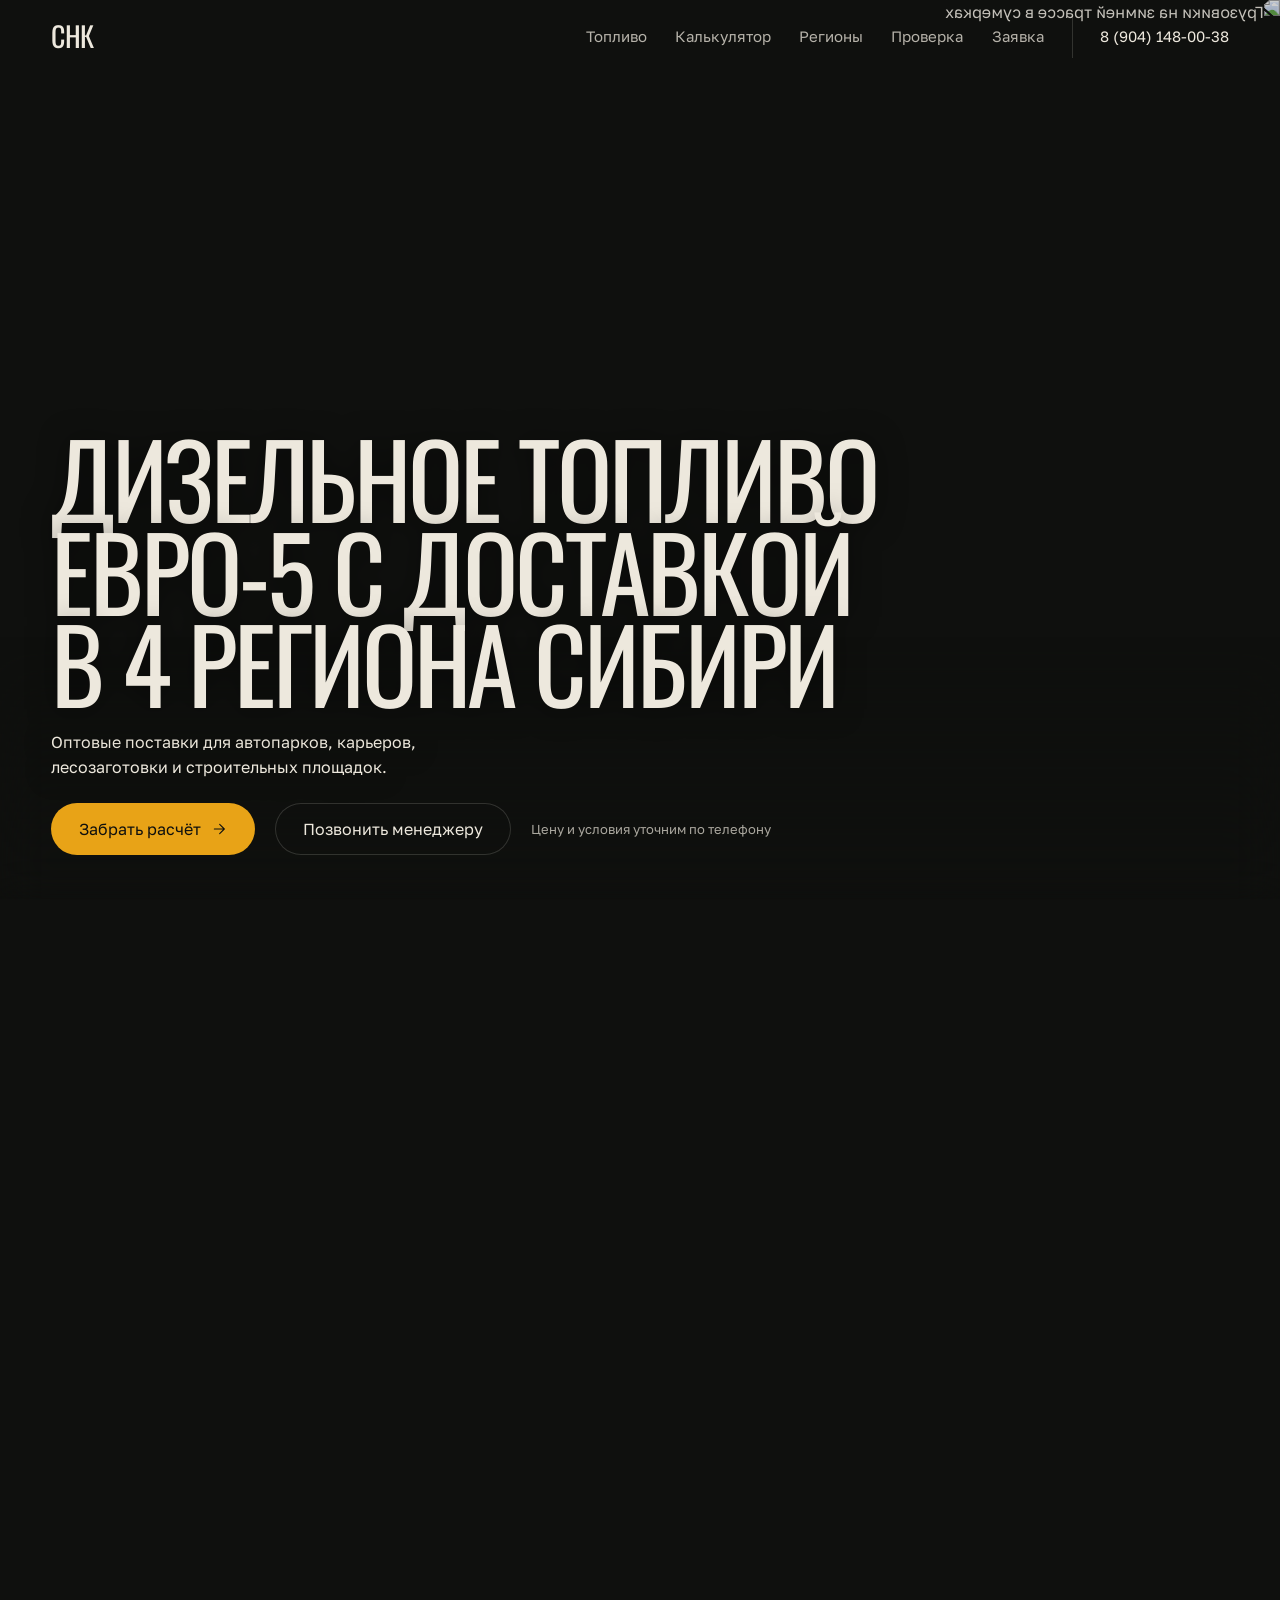
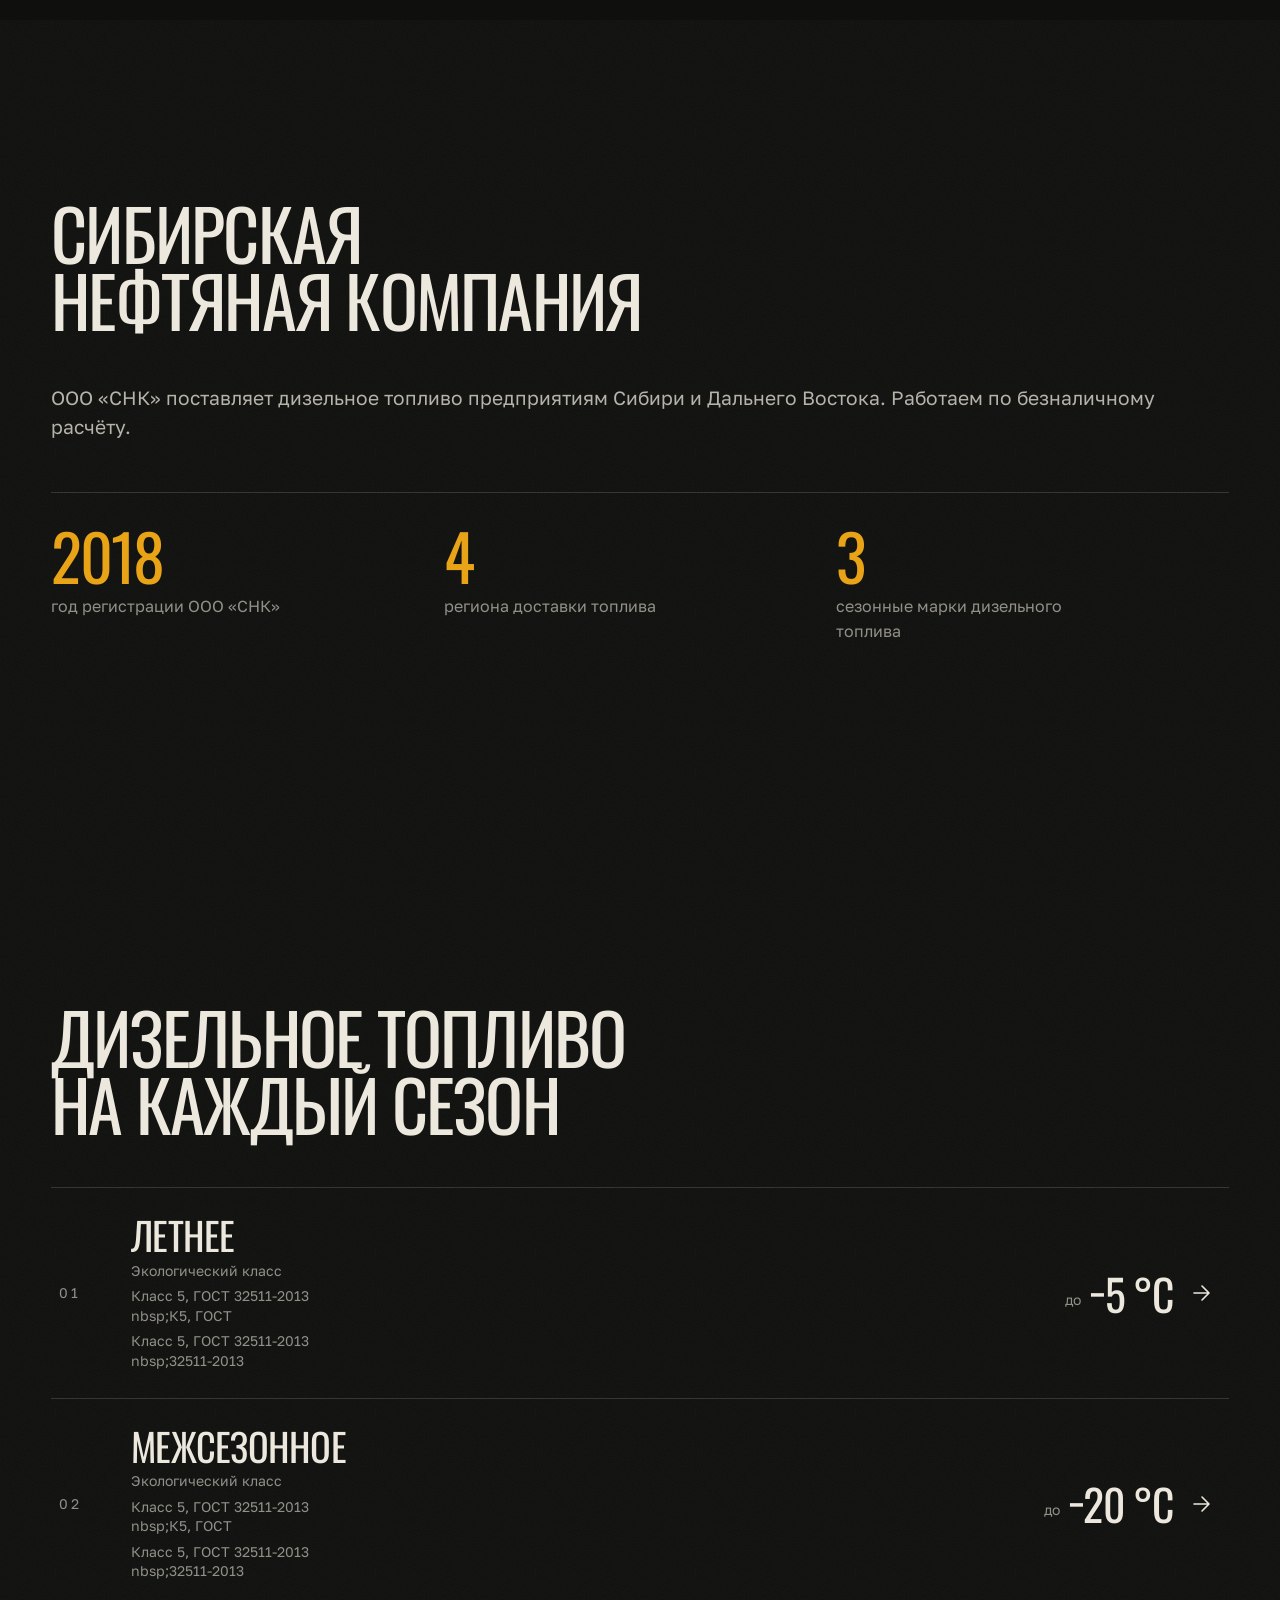
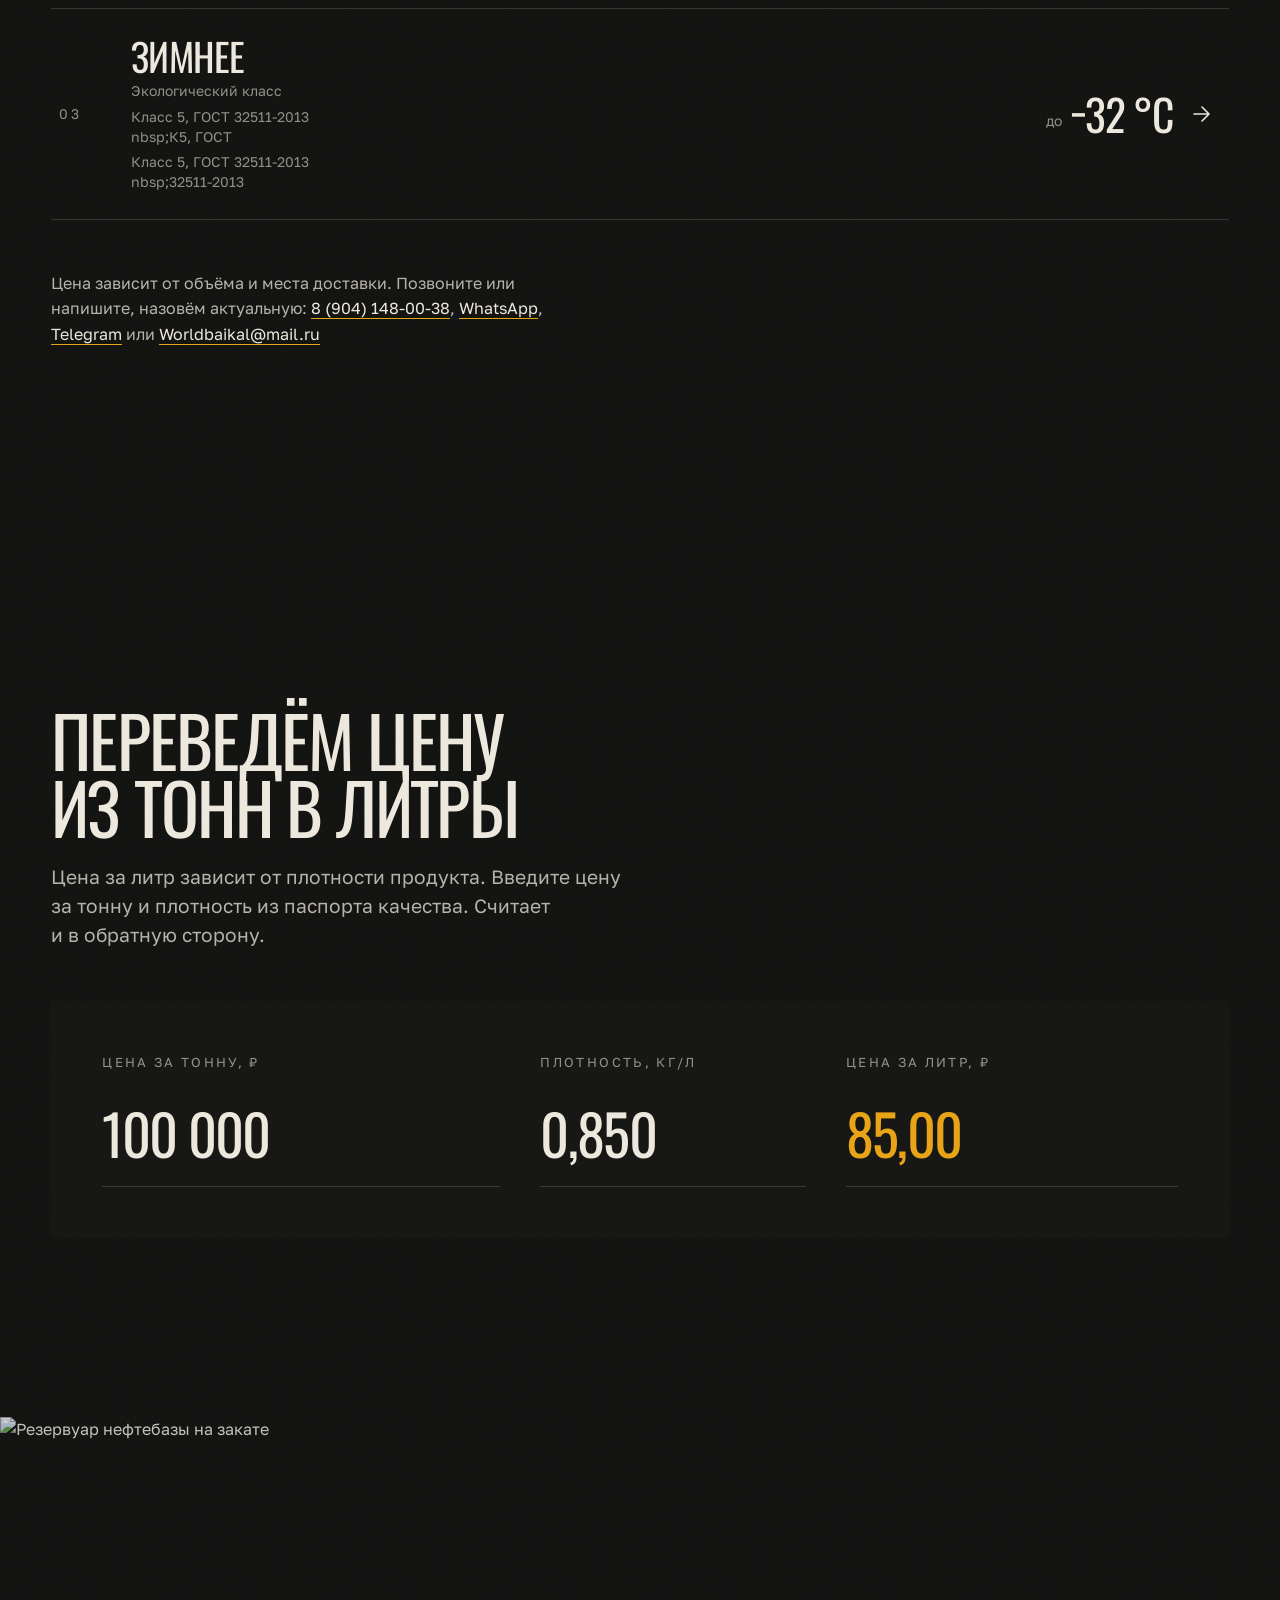
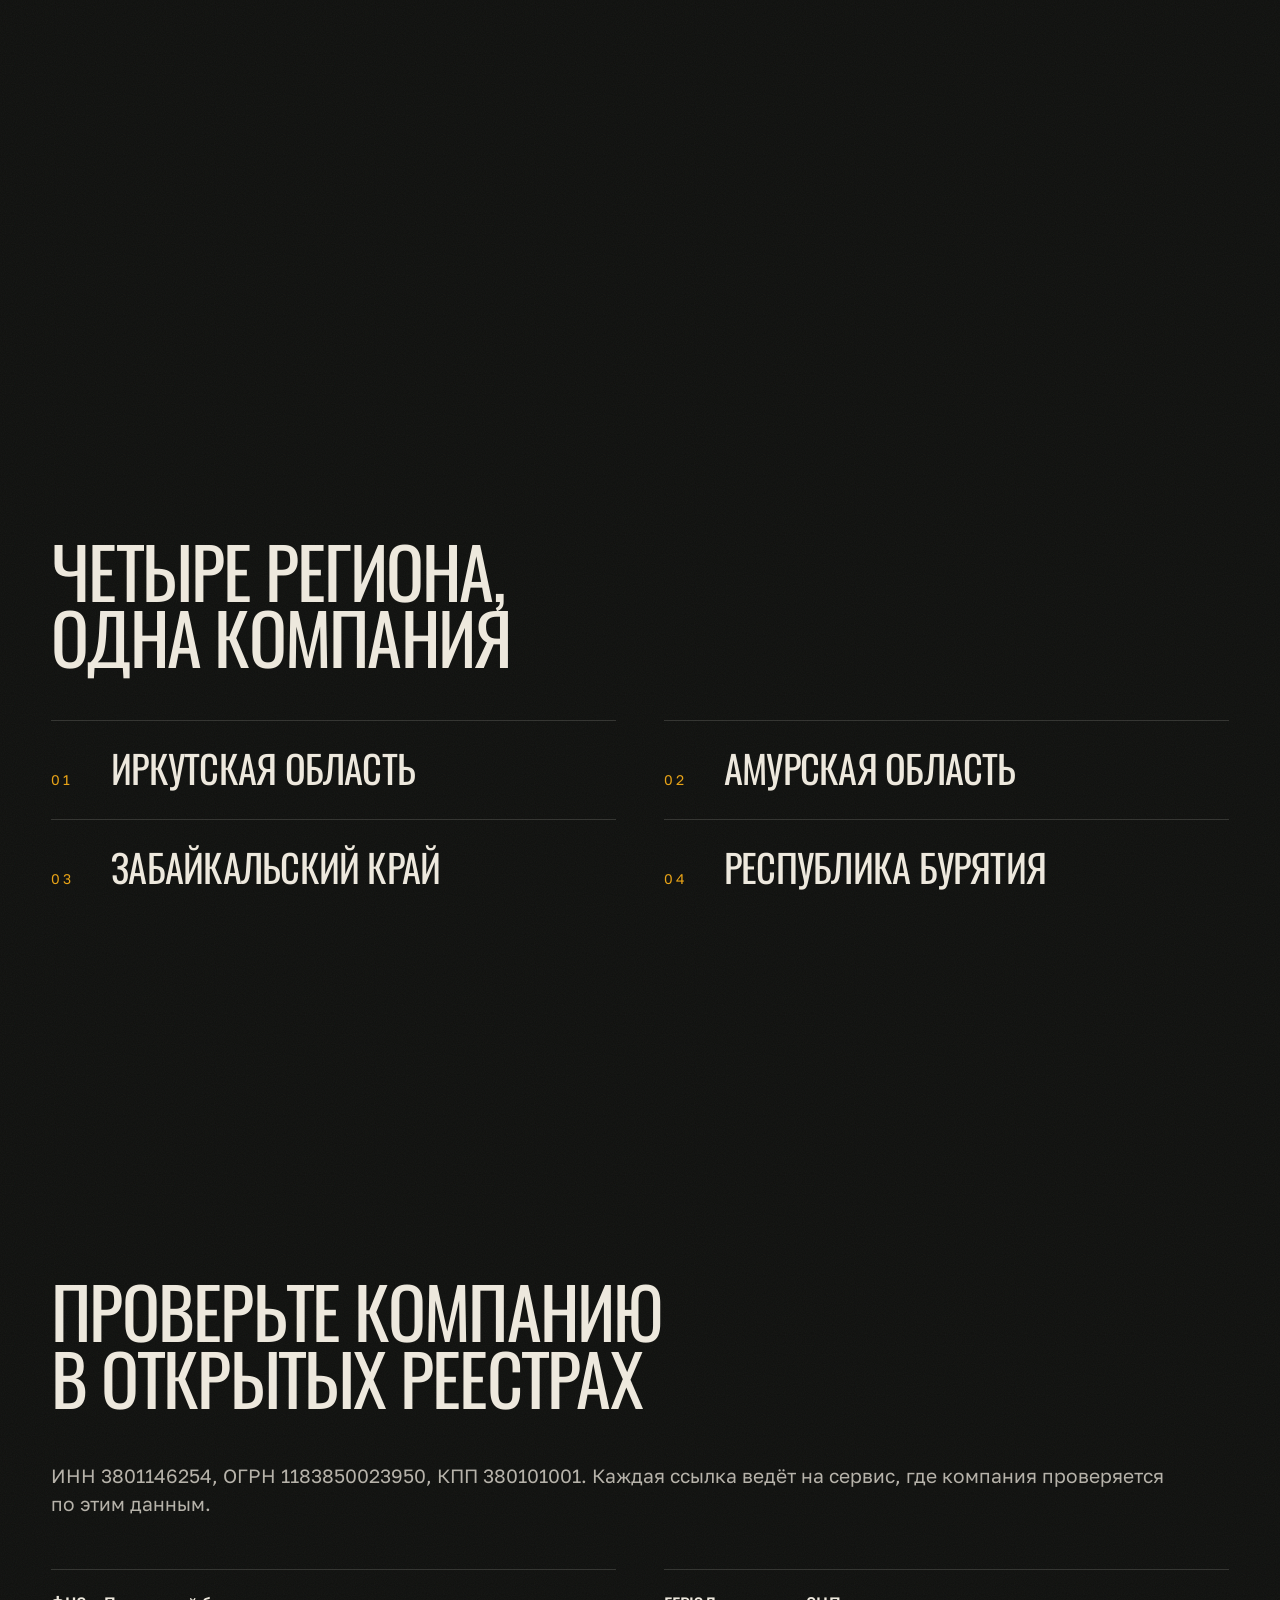
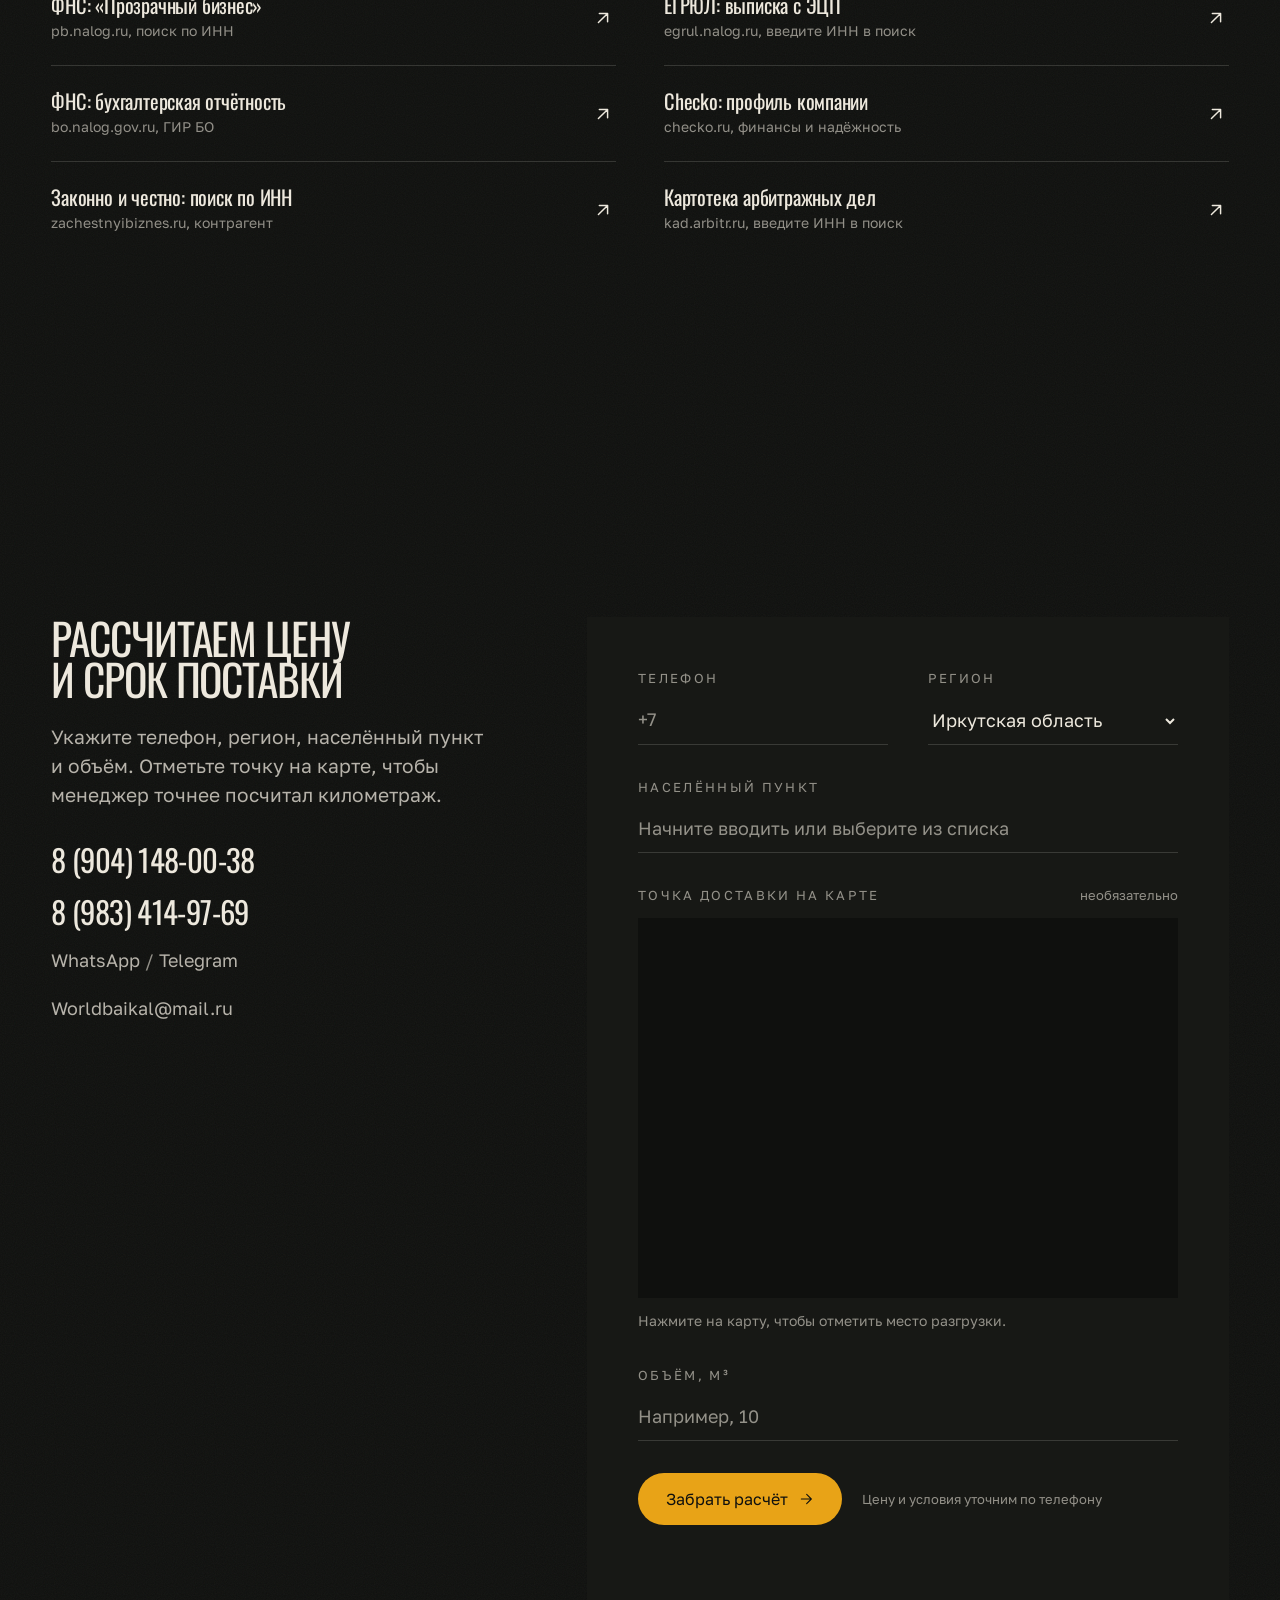
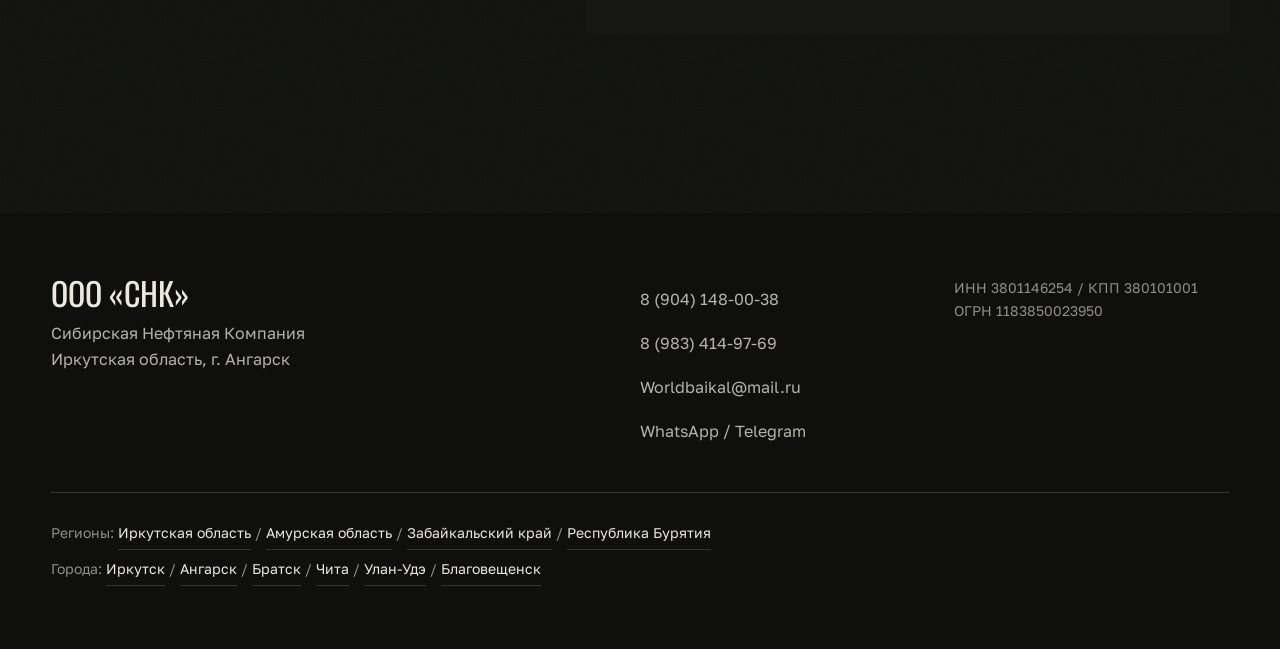
==== mockups/a-mazut/index.html @ 9d9e2ec9 "Страницы регионов и городов, убрана формула из калькулятора" ====
<!doctype html>
<html lang="ru">
<head>
  <meta charset="UTF-8">
  <meta name="viewport" content="width=device-width, initial-scale=1.0">
  <title>Дизельное топливо оптом с доставкой в Иркутской, Амурской областях, Забайкалье и Бурятии | ООО «СНК»</title>
  <meta name="description" content="Оптовые поставки дизельного топлива Евро-5 в Иркутской, Амурской областях, Забайкальском крае и Бурятии. Цену и условия уточняйте по телефону.">
  <link rel="preconnect" href="https://fonts.googleapis.com">
  <link rel="preconnect" href="https://fonts.gstatic.com" crossorigin>
  <link href="https://fonts.googleapis.com/css2?family=Oswald:wght@400&family=Golos+Text:wght@400&display=swap" rel="stylesheet">
  <link rel="stylesheet" href="https://unpkg.com/leaflet@1.9.4/dist/leaflet.css">
  <link rel="stylesheet" href="styles.css">
</head>
<body>

<header class="top" id="top">
  <a class="logo rise" style="--d:300ms" href="#hero" aria-label="ООО «СНК», в начало страницы">СНК</a>
  <nav class="nav rise" style="--d:420ms" aria-label="Основная навигация">
    <a href="#fuel">Топливо</a>
    <a href="#calc">Калькулятор</a>
    <a href="#regions">Регионы</a>
    <a href="#verify">Проверка</a>
    <a href="#order">Заявка</a>
    <a class="nav__tel" href="tel:89041480038">8 (904) 148-00-38</a>
  </nav>
</header>

<main>
  <!-- HERO: схема A, фото 100vw x 100svh, текст внизу слева, блок 180vh с закреплённым фото -->
  <section class="hero" id="hero">
    <div class="hero__media">
      <img src="https://images.unsplash.com/photo-1578857371787-189d8b9eda84?w=1600&q=75&auto=format&fit=crop"
           srcset="https://images.unsplash.com/photo-1578857371787-189d8b9eda84?w=900&q=70&auto=format&fit=crop 900w,
                   https://images.unsplash.com/photo-1578857371787-189d8b9eda84?w=1600&q=75&auto=format&fit=crop 1600w,
                   https://images.unsplash.com/photo-1578857371787-189d8b9eda84?w=2400&q=75&auto=format&fit=crop 2400w"
           sizes="100vw" alt="Грузовики на зимней трассе в сумерках" width="2400" height="1600">
      <div class="hero__veil"></div>
    </div>
    <div class="hero__content">
      <h1 class="rise" style="--d:900ms">Дизельное топливо<br>Евро&#8209;5 с&nbsp;доставкой<br>в&nbsp;4 региона Сибири</h1>
      <p class="hero__sub rise" style="--d:1040ms">Оптовые поставки для автопарков, карьеров, лесозаготовки и&nbsp;строительных площадок.</p>
      <div class="hero__cta rise" style="--d:1200ms">
        <a class="btn btn--solid" href="#order"><span class="btn__fill"></span><span class="btn__label">Забрать расчёт<svg viewBox="0 0 24 24" aria-hidden="true"><path d="M5 12h14M13 5l7 7-7 7"/></svg></span></a>
        <a class="btn btn--line" href="tel:89041480038"><span class="btn__fill"></span><span class="btn__label">Позвонить менеджеру</span></a>
        <span class="note">Цену и&nbsp;условия уточним по&nbsp;телефону</span>
      </div>
    </div>
  </section>

  <div class="flow">

    <section class="sec about" id="about">
      <h2 class="rise">Сибирская<br>Нефтяная Компания</h2>
      <p class="lead rise" style="--d:100ms">ООО&nbsp;«СНК» поставляет дизельное топливо предприятиям Сибири и&nbsp;Дальнего Востока. Работаем по&nbsp;безналичному расчёту.</p>
      <dl class="facts">
        <div class="rise"><dt>2018</dt><dd>год регистрации ООО&nbsp;«СНК»</dd></div>
        <div class="rise" style="--d:100ms"><dt>4</dt><dd>региона доставки топлива</dd></div>
        <div class="rise" style="--d:200ms"><dt>3</dt><dd>сезонные марки дизельного топлива</dd></div>
      </dl>
    </section>

    <section class="sec fuel" id="fuel">
      <h2 class="rise">Дизельное топливо<br>на каждый сезон</h2>
      <ul class="rows">
        <li class="row rise">
          <a href="#order">
            <span class="row__n">01</span>
            <span class="row__name">Летнее<small>Экологический класс<small>Класс&nbsp;5, ГОСТ&nbsp;32511-2013</small>nbsp;К5, ГОСТ<small>Класс&nbsp;5, ГОСТ&nbsp;32511-2013</small>nbsp;32511-2013</small></span>
            <span class="row__t"><small>до</small>−5&nbsp;°C</span>
            <svg class="row__a" viewBox="0 0 24 24" aria-hidden="true"><path d="M5 12h14M13 5l7 7-7 7"/></svg>
          </a>
        </li>
        <li class="row rise" style="--d:100ms">
          <a href="#order">
            <span class="row__n">02</span>
            <span class="row__name">Межсезонное<small>Экологический класс<small>Класс&nbsp;5, ГОСТ&nbsp;32511-2013</small>nbsp;К5, ГОСТ<small>Класс&nbsp;5, ГОСТ&nbsp;32511-2013</small>nbsp;32511-2013</small></span>
            <span class="row__t"><small>до</small>−20&nbsp;°C</span>
            <svg class="row__a" viewBox="0 0 24 24" aria-hidden="true"><path d="M5 12h14M13 5l7 7-7 7"/></svg>
          </a>
        </li>
        <li class="row rise" style="--d:200ms">
          <a href="#order">
            <span class="row__n">03</span>
            <span class="row__name">Зимнее<small>Экологический класс<small>Класс&nbsp;5, ГОСТ&nbsp;32511-2013</small>nbsp;К5, ГОСТ<small>Класс&nbsp;5, ГОСТ&nbsp;32511-2013</small>nbsp;32511-2013</small></span>
            <span class="row__t"><small>до</small>−32&nbsp;°C</span>
            <svg class="row__a" viewBox="0 0 24 24" aria-hidden="true"><path d="M5 12h14M13 5l7 7-7 7"/></svg>
          </a>
        </li>
      </ul>
      <p class="ask rise">Цена зависит от&nbsp;объёма и&nbsp;места доставки. Позвоните или напишите, назовём актуальную:
        <a href="tel:89041480038">8 (904) 148-00-38</a>, <a href="https://wa.me/79041480038" target="_blank" rel="noopener">WhatsApp</a>, <a href="https://t.me/+79041480038" target="_blank" rel="noopener">Telegram</a> или <a href="mailto:Worldbaikal@mail.ru">Worldbaikal@mail.ru</a></p>
    </section>

    <section class="sec calc" id="calc">
      <div class="calc__head">
        <h2 class="rise">Переведём цену<br>из&nbsp;тонн в&nbsp;литры</h2>
        <p class="lead rise" style="--d:100ms">Цена за&nbsp;литр зависит от&nbsp;плотности продукта. Введите цену за&nbsp;тонну и&nbsp;плотность из&nbsp;паспорта качества. Считает и&nbsp;в&nbsp;обратную сторону.</p>
      </div>
      <form class="conv rise" style="--d:150ms" id="conv" autocomplete="off" onsubmit="return false">
        <label>Цена за&nbsp;тонну, ₽<input id="cTon" type="text" inputmode="decimal" value="100 000"></label>
        <label>Плотность, кг/л<input id="cDen" type="text" inputmode="decimal" value="0,850"></label>
        <label>Цена за&nbsp;литр, ₽<input id="cLit" type="text" inputmode="decimal" value="85,00"></label>
      </form>
    </section>

    <!-- Полноэкранная фото-полоса, IMG-04 -->
    <figure class="band">
      <img src="https://images.unsplash.com/photo-1603124149786-4dfbb6f774d2?w=2000&q=75&auto=format&fit=crop"
           srcset="https://images.unsplash.com/photo-1603124149786-4dfbb6f774d2?w=900&q=70&auto=format&fit=crop 900w,
                   https://images.unsplash.com/photo-1603124149786-4dfbb6f774d2?w=2000&q=75&auto=format&fit=crop 2000w"
           sizes="100vw" alt="Резервуар нефтебазы на закате" width="2000" height="1333" loading="lazy">
    </figure>

    <section class="sec regions" id="regions">
      <h2 class="rise">Четыре региона,<br>одна компания</h2>
      <ol class="reg">
        <li class="rise"><span class="reg__n">01</span><h3><a href="irkutskaya-oblast/">Иркутская область</a></h3></li>
        <li class="rise" style="--d:100ms"><span class="reg__n">02</span><h3><a href="amurskaya-oblast/">Амурская область</a></h3></li>
        <li class="rise" style="--d:200ms"><span class="reg__n">03</span><h3><a href="zabaykalskiy-kray/">Забайкальский край</a></h3></li>
        <li class="rise" style="--d:300ms"><span class="reg__n">04</span><h3><a href="buryatiya/">Республика Бурятия</a></h3></li>
      </ol>
    </section>

    <section class="sec verify" id="verify">
      <h2 class="rise">Проверьте компанию<br>в&nbsp;открытых реестрах</h2>
      <p class="lead rise" style="--d:100ms">ИНН&nbsp;3801146254, ОГРН&nbsp;1183850023950, КПП&nbsp;380101001. Каждая ссылка ведёт на&nbsp;сервис, где компания проверяется по&nbsp;этим данным.</p>
      <ul class="links">
        <li class="rise"><a href="https://pb.nalog.ru/search.html?mode=quick&amp;query=3801146254" target="_blank" rel="noopener noreferrer"><span>ФНС: «Прозрачный бизнес»</span><small>pb.nalog.ru, поиск по&nbsp;ИНН</small><svg viewBox="0 0 24 24" aria-hidden="true"><path d="M7 17 17 7M8 7h9v9"/></svg></a></li>
        <li class="rise" style="--d:50ms"><a href="https://egrul.nalog.ru/index.html" target="_blank" rel="noopener noreferrer"><span>ЕГРЮЛ: выписка с&nbsp;ЭЦП</span><small>egrul.nalog.ru, введите ИНН в&nbsp;поиск</small><svg viewBox="0 0 24 24" aria-hidden="true"><path d="M7 17 17 7M8 7h9v9"/></svg></a></li>
        <li class="rise" style="--d:100ms"><a href="https://bo.nalog.gov.ru/search?query=3801146254" target="_blank" rel="noopener noreferrer"><span>ФНС: бухгалтерская отчётность</span><small>bo.nalog.gov.ru, ГИР БО</small><svg viewBox="0 0 24 24" aria-hidden="true"><path d="M7 17 17 7M8 7h9v9"/></svg></a></li>
        <li class="rise" style="--d:150ms"><a href="https://checko.ru/company/snk-1183850023950" target="_blank" rel="noopener noreferrer"><span>Checko: профиль компании</span><small>checko.ru, финансы и&nbsp;надёжность</small><svg viewBox="0 0 24 24" aria-hidden="true"><path d="M7 17 17 7M8 7h9v9"/></svg></a></li>
        <li class="rise" style="--d:200ms"><a href="https://zachestnyibiznes.ru/search?query=3801146254" target="_blank" rel="noopener noreferrer"><span>Законно и&nbsp;честно: поиск по&nbsp;ИНН</span><small>zachestnyibiznes.ru, контрагент</small><svg viewBox="0 0 24 24" aria-hidden="true"><path d="M7 17 17 7M8 7h9v9"/></svg></a></li>
        <li class="rise" style="--d:250ms"><a href="https://kad.arbitr.ru/" target="_blank" rel="noopener noreferrer"><span>Картотека арбитражных дел</span><small>kad.arbitr.ru, введите ИНН в&nbsp;поиск</small><svg viewBox="0 0 24 24" aria-hidden="true"><path d="M7 17 17 7M8 7h9v9"/></svg></a></li>
      </ul>
    </section>

    <section class="sec order" id="order">
      <div class="order__side">
        <h2 class="rise">Рассчитаем цену<br>и&nbsp;срок поставки</h2>
        <p class="lead rise" style="--d:100ms">Укажите телефон, регион, населённый пункт и&nbsp;объём. Отметьте точку на&nbsp;карте, чтобы менеджер точнее посчитал километраж.</p>
        <p class="contacts rise" style="--d:200ms">
          <a href="tel:89041480038">8 (904) 148-00-38</a>
          <a href="tel:89834149769">8 (983) 414-97-69</a>
          <span class="contacts__msg"><a href="https://wa.me/79041480038" target="_blank" rel="noopener">WhatsApp</a> / <a href="https://t.me/+79041480038" target="_blank" rel="noopener">Telegram</a></span>
          <a class="contacts__mail" href="mailto:Worldbaikal@mail.ru">Worldbaikal@mail.ru</a>
        </p>
      </div>

      <form class="form rise" style="--d:100ms" id="orderForm" novalidate>
        <label>Телефон<input name="phone" type="tel" autocomplete="tel" placeholder="+7" required></label>
        <label>Регион
          <select name="region" id="region">
            <option value="irkutsk">Иркутская область</option>
            <option value="amur">Амурская область</option>
            <option value="zabaykalsky">Забайкальский край</option>
            <option value="buryatia">Республика Бурятия</option>
          </select>
        </label>
        <label class="wide">Населённый пункт<input name="place" id="place" type="text" list="places" placeholder="Начните вводить или выберите из&nbsp;списка"></label>
        <datalist id="places"></datalist>

        <div class="wide mapbox">
          <span class="mapbox__label">Точка доставки на&nbsp;карте<em>необязательно</em></span>
          <div id="map" class="map" role="application" aria-label="Карта: нажмите, чтобы отметить место доставки"></div>
          <p class="mapbox__info" id="mapInfo">Нажмите на&nbsp;карту, чтобы отметить место разгрузки.</p>
          <input type="hidden" name="coords" id="coords">
        </div>

        <label class="hp" aria-hidden="true">Компания<input name="company" type="text" tabindex="-1" autocomplete="off"></label>
        <label class="wide">Объём, м³<input name="volume" type="text" inputmode="decimal" placeholder="Например, 10"></label>
        <div class="form__cta wide">
          <button class="btn btn--solid" type="submit"><span class="btn__fill"></span><span class="btn__label">Забрать расчёт<svg viewBox="0 0 24 24" aria-hidden="true"><path d="M5 12h14M13 5l7 7-7 7"/></svg></span></button>
          <span class="note">Цену и&nbsp;условия уточним по&nbsp;телефону</span>
        </div>
        <p class="status wide" id="formStatus" role="status" aria-live="polite"></p>
      </form>
    </section>

  </div>
</main>

<footer class="foot">
  <div>
    <p class="foot__brand">ООО&nbsp;«СНК»</p>
    <p>Сибирская Нефтяная Компания<br>Иркутская область, г.&nbsp;Ангарск</p>
  </div>
  <div>
    <p><a href="tel:89041480038">8 (904) 148-00-38</a></p>
    <p><a href="tel:89834149769">8 (983) 414-97-69</a></p>
    <p><a href="mailto:Worldbaikal@mail.ru">Worldbaikal@mail.ru</a></p>
    <p><a href="https://wa.me/79041480038" target="_blank" rel="noopener">WhatsApp</a> / <a href="https://t.me/+79041480038" target="_blank" rel="noopener">Telegram</a></p>
  </div>
  <div class="foot__req">
    <p>ИНН&nbsp;3801146254 / КПП&nbsp;380101001</p>
    <p>ОГРН&nbsp;1183850023950</p>
  </div>
  <div class="foot__geo">
    <p>Регионы: <a href="irkutskaya-oblast/">Иркутская область</a> / <a href="amurskaya-oblast/">Амурская область</a> / <a href="zabaykalskiy-kray/">Забайкальский край</a> / <a href="buryatiya/">Республика Бурятия</a></p>
    <p>Города: <a href="irkutsk/">Иркутск</a> / <a href="angarsk/">Ангарск</a> / <a href="bratsk/">Братск</a> / <a href="chita/">Чита</a> / <a href="ulan-ude/">Улан-Удэ</a> / <a href="blagoveshchensk/">Благовещенск</a></p>
  </div>
</footer>

<!-- Панель связи на телефоне -->
<div class="callbar" aria-label="Быстрая связь">
  <a class="btn btn--solid" href="tel:89041480038"><span class="btn__fill"></span><span class="btn__label">Позвонить</span></a>
  <a class="btn btn--line" href="https://wa.me/79041480038" target="_blank" rel="noopener"><span class="btn__fill"></span><span class="btn__label">WhatsApp</span></a>
</div>

<script src="https://unpkg.com/leaflet@1.9.4/dist/leaflet.js"></script>
<script src="script.js"></script>
</body>
</html>
---- mockups/a-mazut/styles.css ----
/* ТОКЕНЫ (AI-RULES §0)
   Шрифты:   Oswald 400 (display) + Golos Text 400 (body), два начертания
   Цвета:    фон #0F100E, текст #EDE8DD, акцент янтарь #E8A317
   Easing:   cubic-bezier(.22, 1, .36, 1)
   Радиус:   999px (кнопки) или 0
   Шаг:      --pad боковой отступ, секции 96–200px
   Фирменное взаимодействие: закреплённое фото героя
*/
:root {
  --bg: #0F100E;
  --surface: #171815;
  --ink: #EDE8DD;
  --ink-2: rgb(237 232 221 / .75);
  --ink-3: rgb(237 232 221 / .58);
  --line: rgb(237 232 221 / .16);
  --accent: #E8A317;
  --ease: cubic-bezier(.22, 1, .36, 1);
  --pad: clamp(20px, 4vw, 64px);
  --display: 'Oswald', 'Arial Narrow', sans-serif;
  --body: 'Golos Text', system-ui, sans-serif;
}

*, *::before, *::after { box-sizing: border-box; margin: 0; }
html { scroll-behavior: smooth; scroll-padding-top: 72px; }
body {
  background: var(--bg); color: var(--ink);
  font: 400 clamp(16px, 1.1vw, 18px)/1.6 var(--body);
  -webkit-font-smoothing: antialiased;
}
a { color: inherit; text-decoration: none; }
ul, ol { list-style: none; padding: 0; }
svg { width: 1em; height: 1em; fill: none; stroke: currentColor; stroke-width: 1.6; stroke-linecap: round; stroke-linejoin: round; flex: none; }
:focus-visible { outline: 2px solid var(--accent); outline-offset: 3px; }

h1, h2, h3 { font-family: var(--display); font-weight: 400; text-wrap: balance; hyphens: none; }
h1 { font-size: clamp(2.6rem, 8vw, 9rem); line-height: .9; letter-spacing: -.03em; text-transform: uppercase; }
@media (max-width: 480px) { h1 { font-size: 9.4vw; } }
h2 { font-size: clamp(2rem, 5.5vw, 5rem); line-height: .95; letter-spacing: -.025em; text-transform: uppercase; }
h3 { font-size: clamp(1.6rem, 3vw, 2.8rem); line-height: 1; letter-spacing: -.02em; text-transform: uppercase; }
p { max-width: 56ch; text-wrap: pretty; }
.lead { font-size: clamp(18px, 1.5vw, 22px); line-height: 1.5; color: var(--ink-2); max-width: 52ch; }
.note { font-size: 13px; color: var(--ink-3); white-space: nowrap; }

/* ---------- появление: stagger + blur (MOT-01/02) ---------- */
.rise { opacity: 0; transform: translateY(28px); filter: blur(14px); }
.rise.is-in {
  opacity: 1; transform: none; filter: blur(0);
  transition: opacity 900ms var(--ease) var(--d, 0ms), transform 900ms var(--ease) var(--d, 0ms), filter 900ms var(--ease) var(--d, 0ms);
}

/* ---------- шапка ---------- */
.top {
  position: fixed; inset: 0 0 auto 0; z-index: 1000; height: 72px;
  display: flex; align-items: center; justify-content: space-between;
  padding: 0 var(--pad);
  transition: background 400ms var(--ease);
}
.top.is-solid { background: rgb(15 16 14 / .8); backdrop-filter: blur(12px); -webkit-backdrop-filter: blur(12px); box-shadow: 0 1px 0 var(--line); }
.logo { font: 400 28px/1 var(--display); letter-spacing: -.02em; min-height: 44px; display: inline-flex; align-items: center; }
.nav { display: flex; align-items: center; gap: clamp(16px, 2.2vw, 36px); font-size: 15px; }
.nav a { min-height: 44px; display: inline-flex; align-items: center; color: var(--ink-2); transition: color 320ms var(--ease); white-space: nowrap; }
.nav a:hover { color: var(--accent); }
.nav .nav__tel { color: var(--ink); padding-left: clamp(16px, 2.2vw, 36px); box-shadow: inset 1px 0 0 var(--line); }
@media (max-width: 1100px) { .nav .nav__tel { display: none; } }
@media (max-width: 760px) { .nav a:not([href="#order"]) { display: none; } }

/* ---------- кнопки: только два типа (CTA-01) ---------- */
.btn {
  position: relative; overflow: hidden; isolation: isolate;
  display: inline-flex; align-items: center; justify-content: center;
  min-height: 52px; padding: 0 28px; border-radius: 999px;
  font: 400 16px/1 var(--body); white-space: nowrap; cursor: pointer; border: 0;
  transition: transform 320ms var(--ease);
}
.btn:active { transform: scale(.98); }
.btn__fill { position: absolute; inset: 0; z-index: -1; transform: scaleX(0); transform-origin: left; transition: transform 500ms var(--ease); }
.btn:hover .btn__fill { transform: scaleX(1); }
.btn__label { display: inline-flex; align-items: center; gap: 10px; transition: color 320ms var(--ease); }
.btn__label svg { transition: transform 520ms var(--ease); }
.btn:hover .btn__label svg { transform: translateX(5px); }

.btn--solid { background: var(--accent); color: #0F100E; }
.btn--solid .btn__fill { background: var(--ink); }
.btn--line { background: transparent; color: var(--ink); box-shadow: inset 0 0 0 1px var(--line); }
.btn--line .btn__fill { background: var(--ink); }
.btn--line:hover .btn__label { color: #0F100E; }
.btn[disabled] { opacity: .5; cursor: not-allowed; }

/* ---------- HERO, схема A (HERO-03 pinned) ---------- */
.hero { position: relative; height: 180vh; }
.hero__media { position: sticky; top: 0; height: 100svh; overflow: hidden; }
/* кадр отзеркален: грузовики уходят вправо, левый нижний угол остаётся тихим под текст */
.hero__media img { width: 100%; height: 100%; object-fit: cover; object-position: 30% 60%; display: block; transform: scaleX(-1); filter: saturate(.75) contrast(1.08) brightness(.8); }
.hero__veil {
  position: absolute; inset: auto 0 0 0; height: 65%;
  backdrop-filter: blur(24px); -webkit-backdrop-filter: blur(24px);
  -webkit-mask-image: linear-gradient(to top, #000 0%, transparent 45%);
  mask-image: linear-gradient(to top, #000 0%, transparent 45%);
}
.hero__content {
  position: absolute; inset: 0 0 auto 0; height: 100svh;
  display: flex; flex-direction: column; justify-content: flex-end; align-items: flex-start;
  gap: 22px; padding: 96px var(--pad) clamp(28px, 5vh, 56px);
  text-shadow: 0 1px 28px rgb(0 0 0 / .5);
}
.hero__sub { max-width: 44ch; color: var(--ink); opacity: .85; }
.hero__cta { display: flex; flex-wrap: wrap; align-items: center; gap: 12px 20px; text-shadow: none; }
.hero__cta .note { color: var(--ink); opacity: .7; }

/* ---------- секции поверх закреплённого фото ---------- */
.flow { position: relative; background: var(--bg); }
/* лёгкое зерно на тёмных секциях, 5% */
.flow::before {
  content: ""; position: absolute; inset: 0; pointer-events: none; opacity: .05; z-index: 0;
  background-image: url("data:image/svg+xml,%3Csvg xmlns='http://www.w3.org/2000/svg' width='160' height='160'%3E%3Cfilter id='n'%3E%3CfeTurbulence type='fractalNoise' baseFrequency='.9' numOctaves='2' stitchTiles='stitch'/%3E%3C/filter%3E%3Crect width='100%25' height='100%25' filter='url(%23n)'/%3E%3C/svg%3E");
}
.flow > * { position: relative; z-index: 1; }
.sec { padding: clamp(96px, 14vw, 200px) var(--pad); display: grid; gap: clamp(32px, 4vw, 64px); }
.sec > * { max-width: 1280px; }

.facts { display: grid; grid-template-columns: repeat(3, 1fr); box-shadow: 0 -1px 0 var(--line); width: 100%; max-width: 1280px; }
.facts div { padding: 32px 24px 0 0; }
.facts dt { font: 400 clamp(2.4rem, 5vw, 4.5rem)/.95 var(--display); letter-spacing: -.03em; color: var(--accent); }
.facts dd { color: var(--ink-3); margin-top: 8px; max-width: 24ch; }
@media (max-width: 680px) { .facts { grid-template-columns: 1fr; } .facts div { padding-bottom: 24px; box-shadow: 0 -1px 0 var(--line); } }

/* строки топлива: без рамок, hairline на всю ширину, справа температура */
.rows { width: 100%; max-width: 1280px; }
.row { box-shadow: 0 -1px 0 var(--line); }
.row:last-child { box-shadow: 0 -1px 0 var(--line), 0 1px 0 var(--line); }
.row a {
  position: relative; display: grid; grid-template-columns: 56px 1fr auto 32px; align-items: center; gap: 16px;
  padding: 28px 8px; min-height: 88px; isolation: isolate; overflow: hidden;
}
.row a::before { content: ""; position: absolute; inset: 0; z-index: -1; background: var(--surface); transform: scaleX(0); transform-origin: left; transition: transform 500ms var(--ease); }
.row a:hover::before, .row a:focus-visible::before { transform: scaleX(1); }
.row__n { font: 400 14px/1 var(--body); color: var(--ink-3); letter-spacing: .18em; }
.row__name { font: 400 clamp(1.6rem, 3vw, 2.8rem)/1 var(--display); letter-spacing: -.02em; text-transform: uppercase; }
.row__name small { display: block; font: 400 14px/1.4 var(--body); text-transform: none; letter-spacing: 0; color: var(--ink-3); margin-top: 6px; }
.row__t { font: 400 clamp(1.8rem, 3.4vw, 3.2rem)/1 var(--display); letter-spacing: -.03em; white-space: nowrap; transition: color 320ms var(--ease); }
.row__t small { font: 400 14px/1 var(--body); letter-spacing: 0; color: var(--ink-3); margin-right: 8px; vertical-align: middle; }
.row a:hover .row__t { color: var(--accent); }
.row__a { width: 24px; height: 24px; transition: transform 520ms var(--ease), color 320ms var(--ease); }
.row a:hover .row__a { transform: translateX(6px); color: var(--accent); }
@media (max-width: 600px) { .row a { grid-template-columns: 32px 1fr auto; } .row__a { display: none; } }

.ask { color: var(--ink-2); max-width: 62ch; }
.ask a { color: var(--ink); box-shadow: 0 1px 0 var(--accent); white-space: nowrap; transition: color 320ms var(--ease); }
.ask a:hover { color: var(--accent); }

/* калькулятор тонны / литры */
.calc__head { display: grid; gap: 24px; }
.conv { display: grid; grid-template-columns: 1.2fr .8fr 1fr; gap: 32px 40px; width: 100%; max-width: 1280px; background: var(--surface); padding: clamp(24px, 4vw, 56px); }
.conv label { display: grid; gap: 10px; font-size: 13px; letter-spacing: .18em; text-transform: uppercase; color: var(--ink-3); }
.conv input {
  width: 100%; font: 400 clamp(2rem, 4.4vw, 4rem)/1 var(--display); letter-spacing: -.03em; color: var(--ink);
  background: transparent; border: 0; border-bottom: 1px solid var(--line); border-radius: 0; padding: 8px 0 12px; min-height: 56px;
  transition: border-color 320ms var(--ease);
}
.conv input:hover { border-color: var(--ink-3); }
.conv input:focus-visible { outline: 0; border-color: var(--accent); box-shadow: 0 1px 0 var(--accent); }
.conv label:last-of-type input { color: var(--accent); }
@media (max-width: 760px) { .conv { grid-template-columns: 1fr; } }

/* полноэкранная фотополоса */
.band { height: clamp(320px, 60vh, 640px); overflow: hidden; }
.band img { width: 100%; height: 100%; object-fit: cover; display: block; filter: saturate(.75) contrast(1.08) brightness(.8); }

/* страницы городов и регионов */
.crumbs { font-size: 14px; color: var(--ink-3); }
.crumbs a { color: var(--ink-2); transition: color 320ms var(--ease); }
.crumbs a:hover { color: var(--accent); }
.place__text { display: grid; grid-template-columns: repeat(2, minmax(0, 1fr)); gap: 24px clamp(32px, 5vw, 80px); width: 100%; max-width: 1280px; }
.place__text p:last-child { color: var(--ink-2); align-self: end; }
@media (max-width: 860px) { .place__text { grid-template-columns: 1fr; } }
.near, .season { color: var(--ink-2); max-width: 62ch; }
.season { padding-left: 20px; box-shadow: inset 1px 0 0 var(--accent); }
.near a, .towns a, .foot__geo a { color: var(--ink); box-shadow: 0 1px 0 var(--line); transition: color 320ms var(--ease), box-shadow 320ms var(--ease); }
.near a:hover, .towns a:hover, .foot__geo a:hover { color: var(--accent); box-shadow: 0 1px 0 var(--accent); }
.towns { display: grid; gap: 16px; padding-top: 28px; box-shadow: 0 -1px 0 var(--line); width: 100%; max-width: 1280px; }
.towns h3 { font-size: clamp(1.3rem, 2vw, 1.8rem); }
.towns p { max-width: 90ch; color: var(--ink-2); line-height: 1.9; }

/* регионы: только названия */
.reg h3 a { transition: color 320ms var(--ease); }
.reg h3 a:hover { color: var(--accent); }
.reg { display: grid; grid-template-columns: repeat(2, 1fr); gap: 0 48px; width: 100%; max-width: 1280px; }
.reg li { padding: 28px 0 32px; box-shadow: 0 -1px 0 var(--line); display: grid; grid-template-columns: 48px 1fr; align-items: baseline; gap: 12px; }
.reg__n { font: 400 14px/1 var(--body); letter-spacing: .18em; color: var(--accent); }
@media (max-width: 680px) { .reg { grid-template-columns: 1fr; } }

/* проверка */
.links { width: 100%; max-width: 1280px; display: grid; grid-template-columns: repeat(2, 1fr); gap: 0 48px; }
.links li { box-shadow: 0 -1px 0 var(--line); }
.links a { display: grid; grid-template-columns: 1fr 24px; align-items: center; gap: 2px 16px; padding: 24px 0; min-height: 88px; }
.links span { font: 400 clamp(1.2rem, 1.6vw, 1.5rem)/1.15 var(--display); letter-spacing: -.01em; transition: color 320ms var(--ease); }
.links small { grid-column: 1; color: var(--ink-3); font-size: 14px; }
.links svg { grid-column: 2; grid-row: 1 / span 2; width: 22px; height: 22px; transition: transform 520ms var(--ease), color 320ms var(--ease); }
.links a:hover span { color: var(--accent); }
.links a:hover svg { transform: translate(4px, -4px); color: var(--accent); }
@media (max-width: 760px) { .links { grid-template-columns: 1fr; } }

/* заявка */
.order { grid-template-columns: 5fr 7fr; gap: clamp(32px, 6vw, 96px); align-items: start; }
.order > * { max-width: none; }
.order__side { display: grid; gap: 24px; position: sticky; top: 104px; }
.order__side h2 { font-size: clamp(2rem, 3.4vw, 3.6rem); }
.contacts { display: grid; }
.contacts a { font: 400 clamp(1.5rem, 2.4vw, 2.2rem)/1 var(--display); letter-spacing: -.02em; min-height: 52px; display: inline-flex; align-items: center; transition: color 320ms var(--ease); }
.contacts .contacts__mail { font: 400 18px/1 var(--body); letter-spacing: 0; color: var(--ink-2); }
.contacts__msg { font-size: 18px; color: var(--ink-3); }
.contacts .contacts__msg a { font: 400 18px/1 var(--body); letter-spacing: 0; color: var(--ink-2); min-height: 44px; }
.contacts a:hover { color: var(--accent); }
@media (max-width: 1000px) { .order { grid-template-columns: 1fr; } .order__side { position: static; } }

.form { display: grid; grid-template-columns: repeat(2, 1fr); gap: 32px 40px; background: var(--surface); padding: clamp(24px, 4vw, 56px); }
.form label, .mapbox__label { display: grid; gap: 8px; font-size: 13px; letter-spacing: .18em; text-transform: uppercase; color: var(--ink-3); }
.form .wide { grid-column: 1 / -1; }
.form .hp { position: absolute; left: -9999px; width: 1px; height: 1px; overflow: hidden; } /* ловушка для спам-ботов */
.status a { color: var(--ink); box-shadow: 0 1px 0 var(--accent); }
.form input, .form select {
  font: 400 18px/1.4 var(--body); letter-spacing: 0; text-transform: none; color: var(--ink);
  background: transparent; border: 0; border-bottom: 1px solid var(--line); border-radius: 0;
  padding: 10px 0; min-height: 48px; transition: border-color 320ms var(--ease);
}
.form select option { background: var(--bg); }
.form input:hover, .form select:hover { border-color: var(--ink-3); }
.form input:focus-visible, .form select:focus-visible { outline: 0; border-color: var(--accent); box-shadow: 0 1px 0 var(--accent); }
.form input::placeholder { color: var(--ink-3); }
.form__cta { display: flex; flex-wrap: wrap; align-items: center; gap: 12px 20px; }
.status { color: var(--accent); min-height: 1.6em; }
@media (max-width: 680px) { .form { grid-template-columns: 1fr; } }

.mapbox { display: grid; gap: 12px; }
.mapbox__label { display: flex; justify-content: space-between; gap: 16px; }
.mapbox__label em { font-style: normal; letter-spacing: 0; text-transform: none; font-size: 13px; }
.map { height: clamp(260px, 34vw, 380px); background: var(--bg); }
/* тёмная подложка без стороннего тайл-провайдера: OSM, перекрашенный фильтром */
.map .leaflet-tile-pane { filter: grayscale(1) invert(1) brightness(.85) contrast(.9); }
.map .leaflet-control-attribution { background: rgb(15 16 14 / .8); color: var(--ink-3); font-size: 11px; }
.map .leaflet-control-attribution a { color: var(--ink-2); }
.map .leaflet-bar a { background: var(--surface); color: var(--ink); border-color: var(--line); }
.map .leaflet-bar a:hover { background: var(--bg); color: var(--accent); }
.pin { width: 18px; height: 18px; border-radius: 999px; background: var(--accent); box-shadow: 0 0 0 4px rgb(232 163 23 / .3); }
.mapbox__info { font-size: 14px; color: var(--ink-3); max-width: none; }
.mapbox__info a { color: var(--ink); box-shadow: 0 1px 0 var(--accent); }

/* подвал */
.foot { background: var(--bg); box-shadow: 0 -1px 0 var(--line); padding: 64px var(--pad); display: grid; grid-template-columns: 2fr 1fr 1fr; gap: 40px; color: var(--ink-2); }
.foot__brand { font: 400 32px/1 var(--display); color: var(--ink); margin-bottom: 12px; }
.foot a { display: inline-flex; align-items: center; min-height: 44px; transition: color 320ms var(--ease); }
.foot a:hover { color: var(--accent); }
.foot__req { color: var(--ink-3); font-size: 14px; }
.foot__geo { grid-column: 1 / -1; display: grid; gap: 4px; padding-top: 24px; box-shadow: 0 -1px 0 var(--line); font-size: 14px; color: var(--ink-3); }
.foot__geo p { max-width: none; }
.foot__geo a { min-height: 32px; }
@media (max-width: 760px) { .foot { grid-template-columns: 1fr; } }

/* панель связи на телефоне */
.callbar { display: none; }
@media (max-width: 760px) {
  .callbar {
    position: fixed; inset: auto 0 0 0; z-index: 1000; display: grid; grid-template-columns: 1fr 1fr; gap: 8px;
    padding: 10px 16px calc(10px + env(safe-area-inset-bottom));
    background: rgb(15 16 14 / .88); backdrop-filter: blur(12px); -webkit-backdrop-filter: blur(12px); box-shadow: 0 -1px 0 var(--line);
  }
  .callbar .btn { min-height: 48px; padding: 0 20px; }
  body { padding-bottom: 72px; }
  /* герой не уходит под панель связи; вторая кнопка дублирует панель и прячется */
  .hero__content { padding-bottom: 96px; }
  .hero__cta .btn--line { display: none; }
}

@media (prefers-reduced-motion: reduce) {
  html { scroll-behavior: auto; }
  .rise, .rise.is-in { opacity: 1; transform: none; filter: none; transition: none; }
  .btn__fill, .row a::before, .btn__label svg, .row__a, .links svg { transition: none; }
}
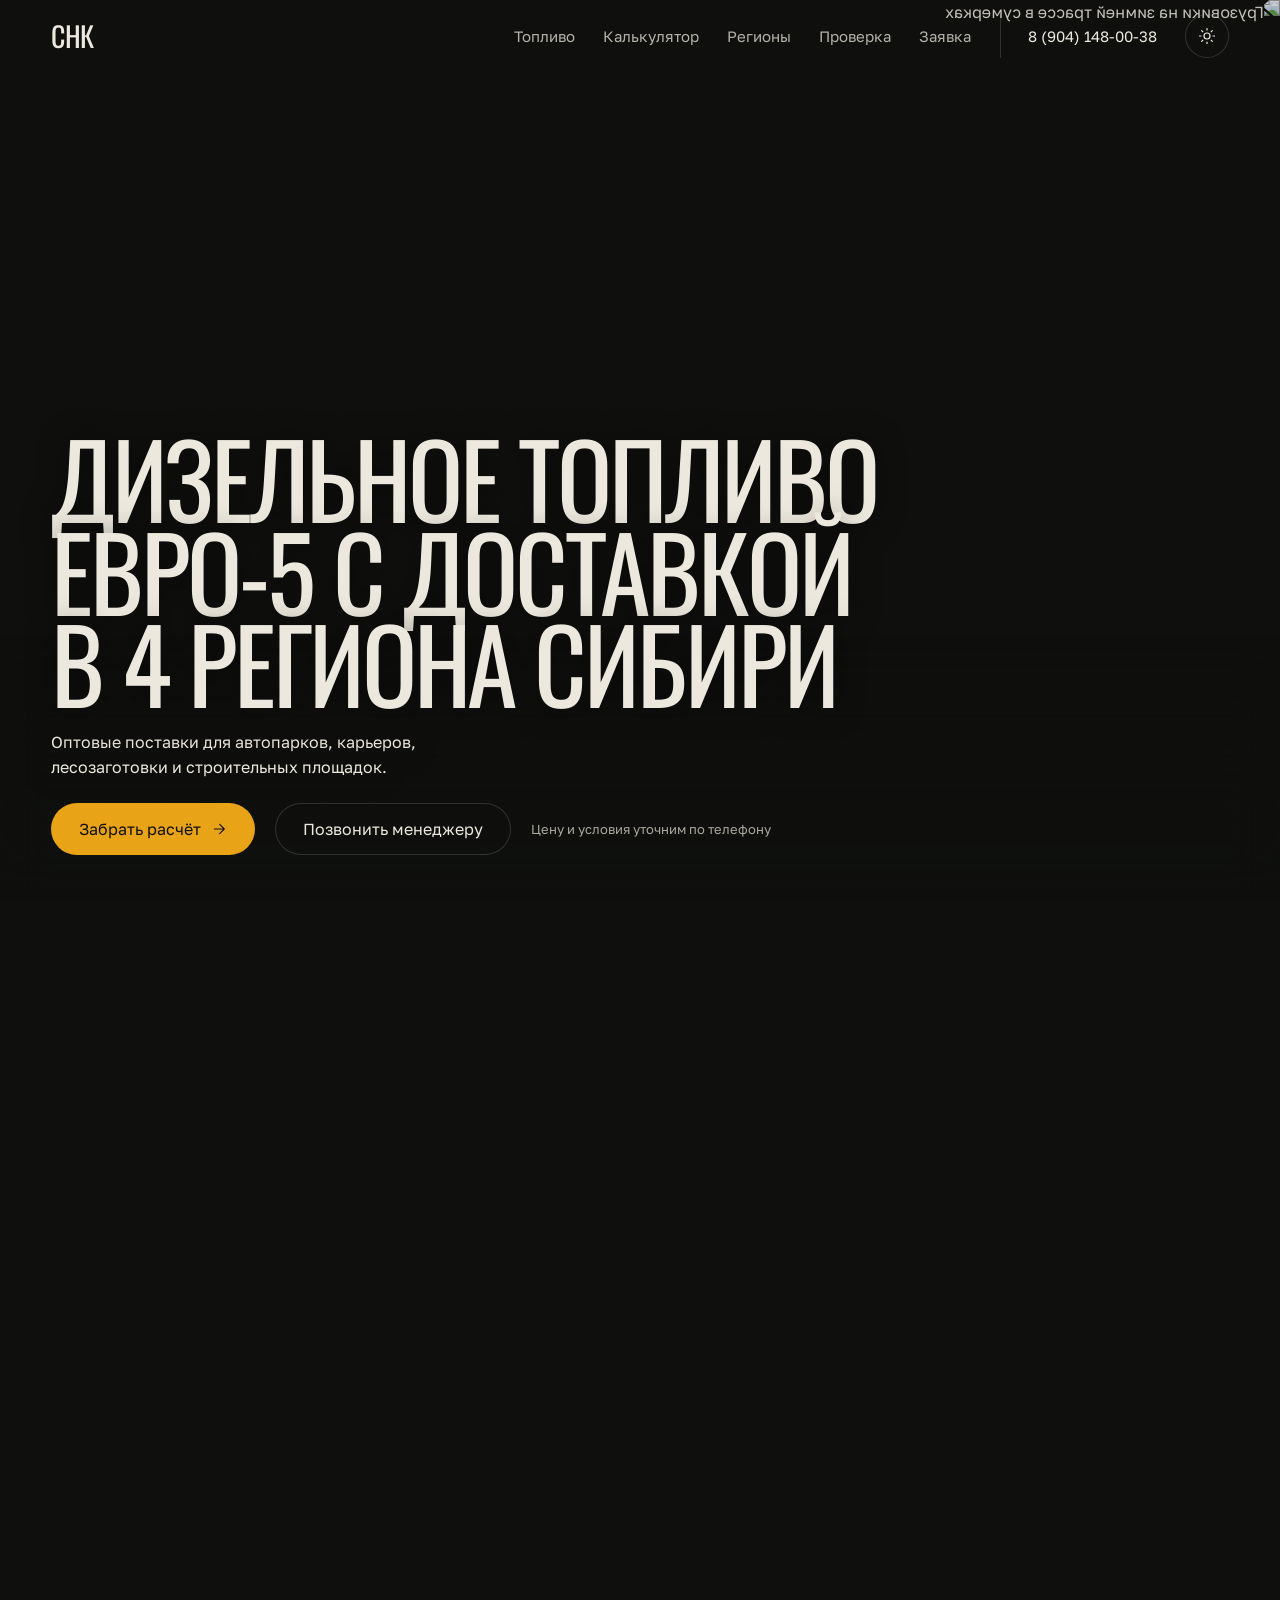
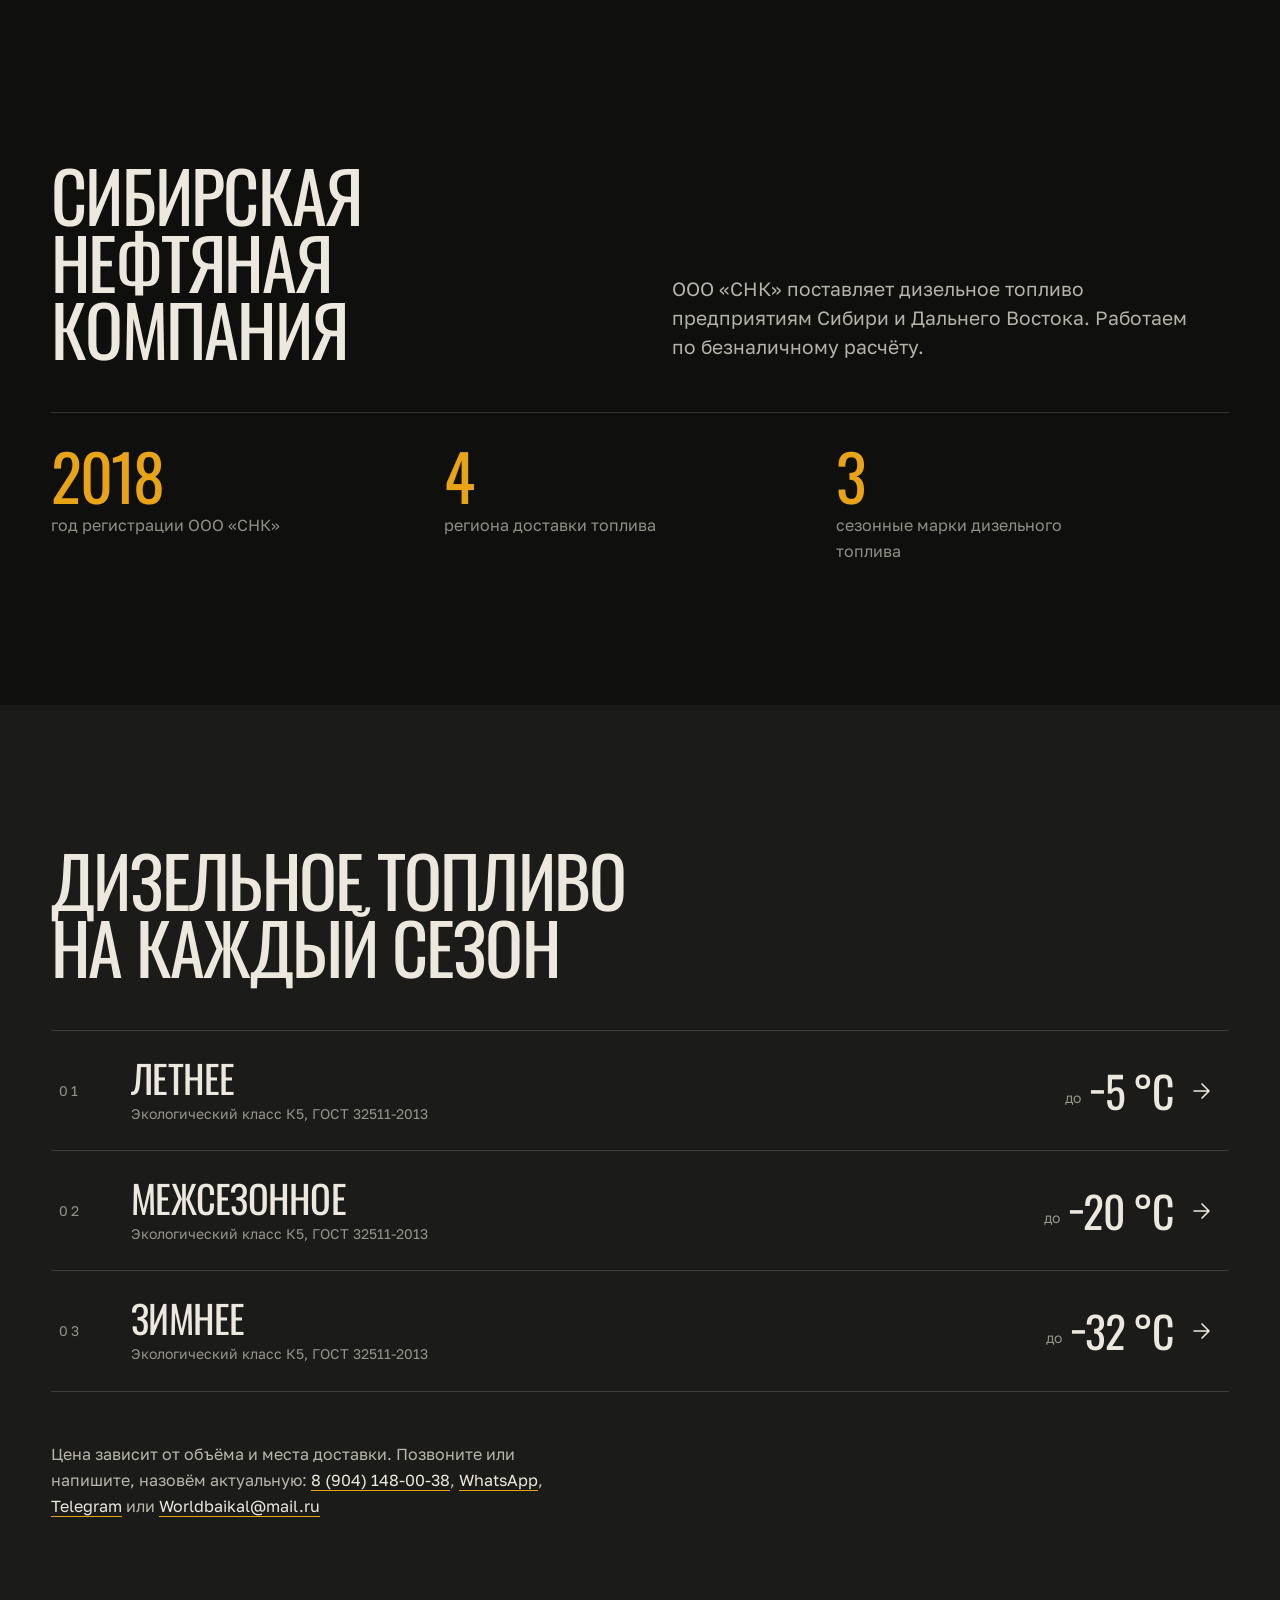
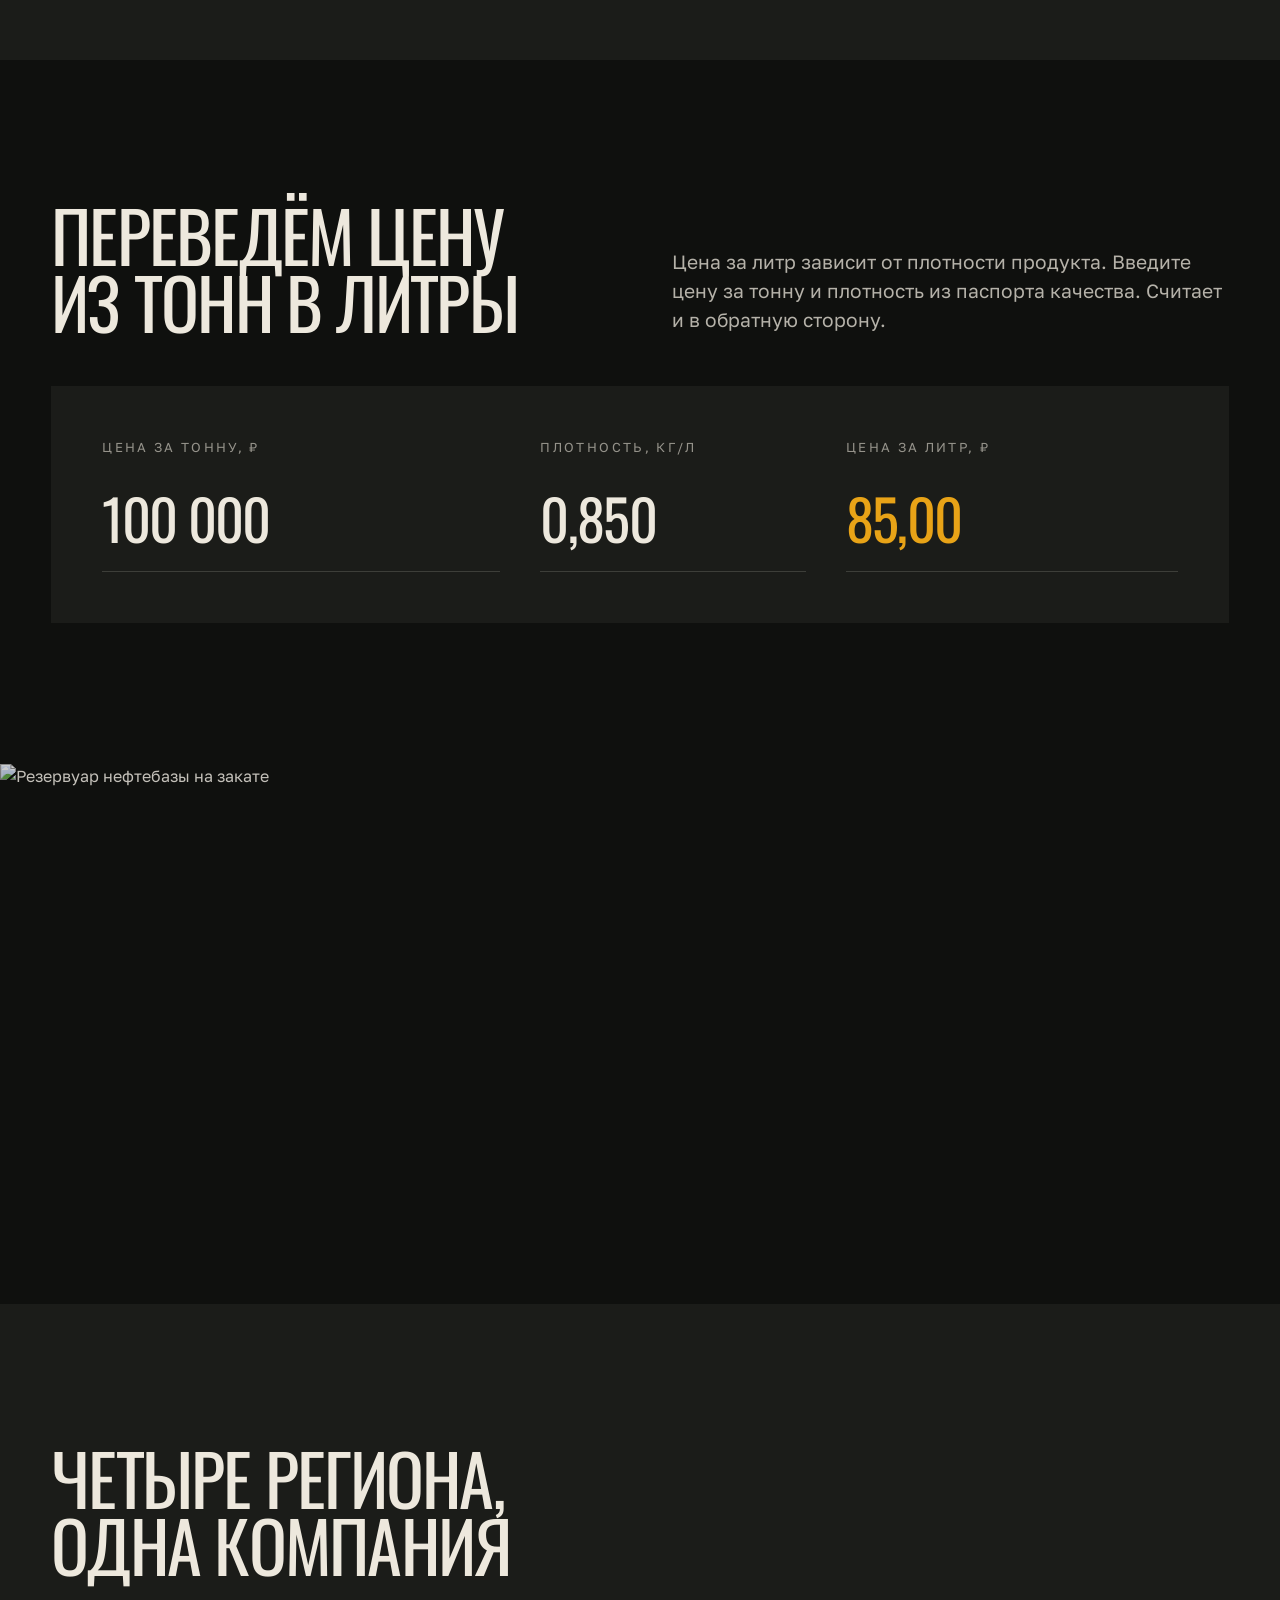
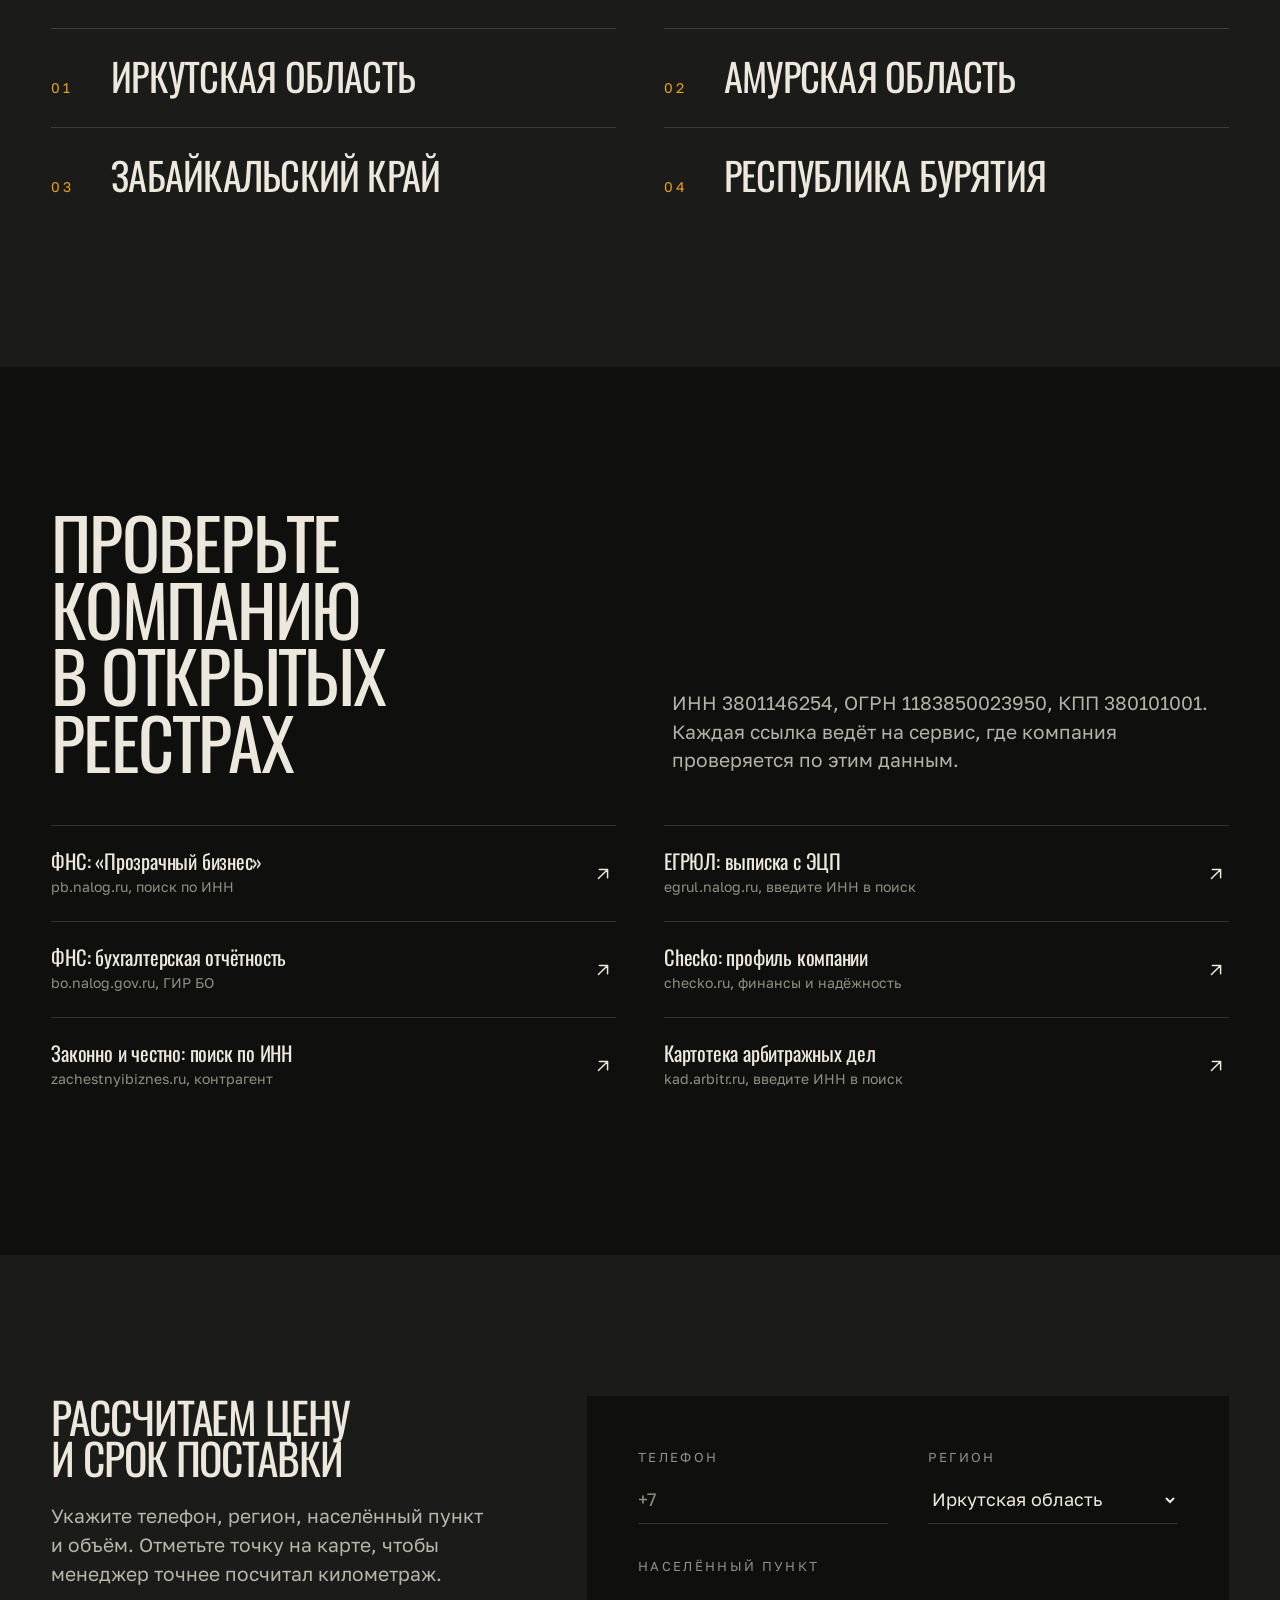
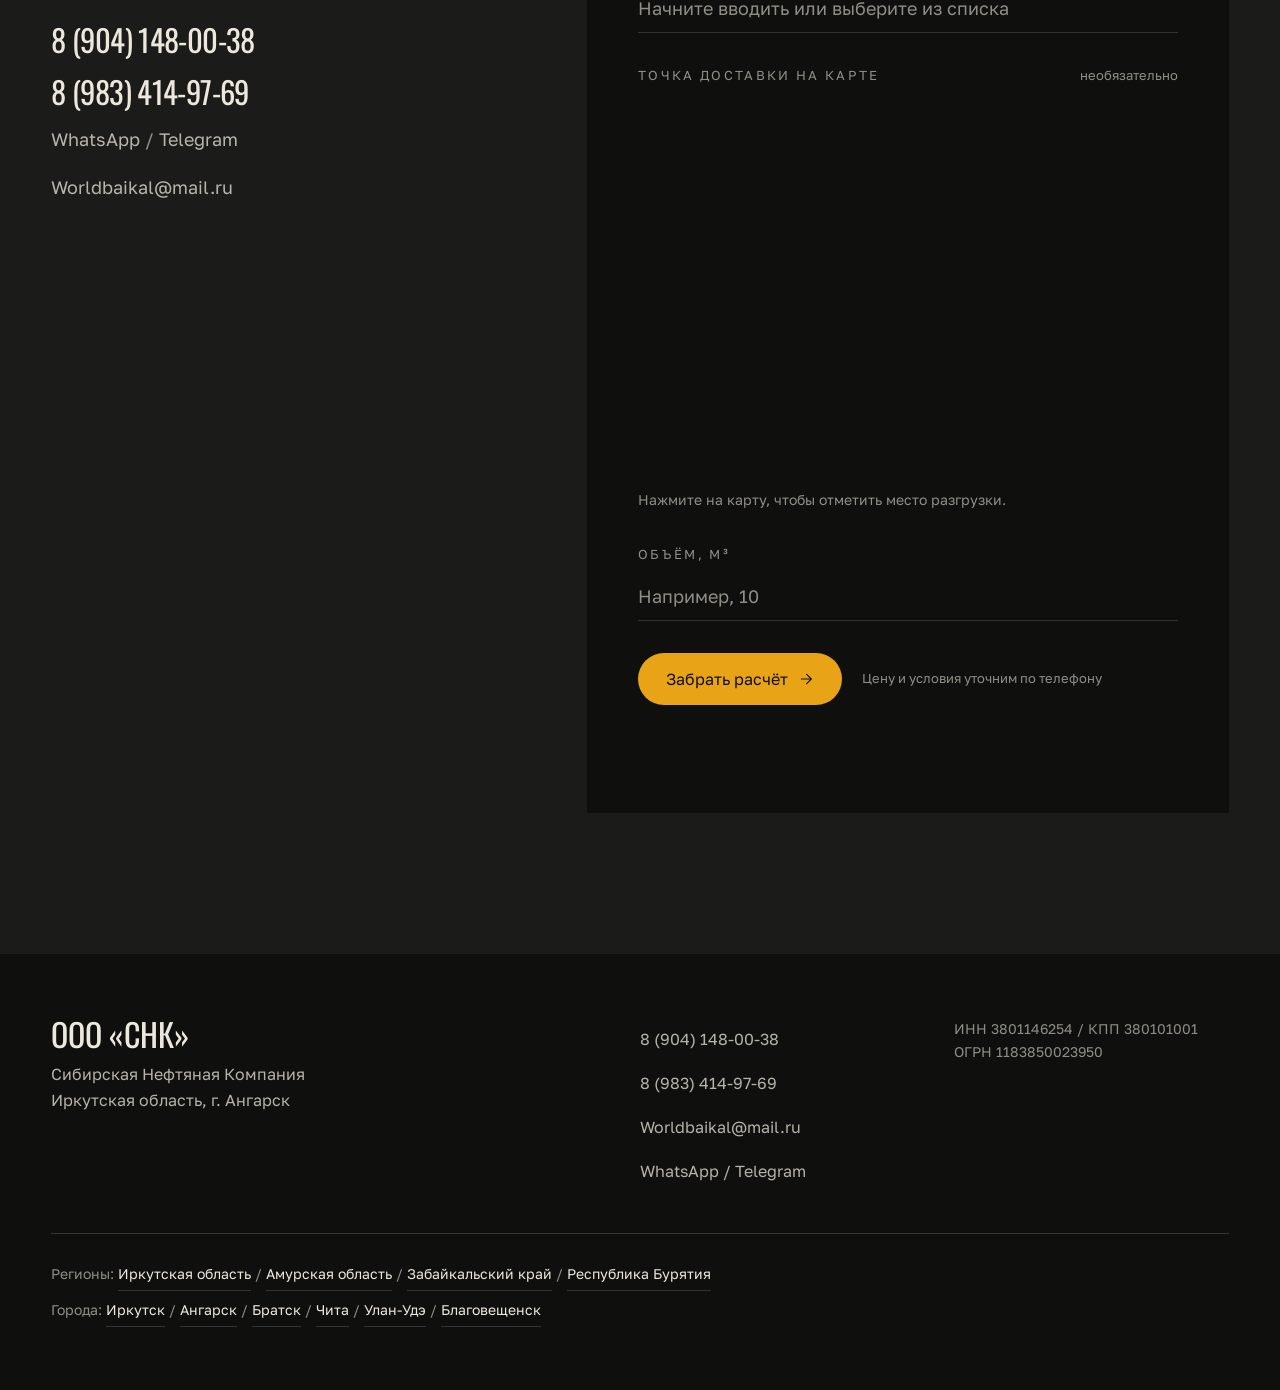
==== commit c41f1789: "Светлая тема, разделение секций, исправлена подпись класса К5" ====
--- a/mockups/a-mazut/index.html
+++ b/mockups/a-mazut/index.html
@@ -9,6 +9,7 @@
   <link rel="preconnect" href="https://fonts.gstatic.com" crossorigin>
   <link href="https://fonts.googleapis.com/css2?family=Oswald:wght@400&family=Golos+Text:wght@400&display=swap" rel="stylesheet">
   <link rel="stylesheet" href="https://unpkg.com/leaflet@1.9.4/dist/leaflet.css">
+  <script>try { if (localStorage.getItem('snk-theme') === 'light') document.documentElement.dataset.theme = 'light'; } catch (e) {}</script>
   <link rel="stylesheet" href="styles.css">
 </head>
 <body>
@@ -22,6 +23,10 @@
     <a href="#verify">Проверка</a>
     <a href="#order">Заявка</a>
     <a class="nav__tel" href="tel:89041480038">8 (904) 148-00-38</a>
+    <button class="theme" id="theme" type="button" aria-label="Светлая тема" aria-pressed="false">
+      <svg class="i-sun" viewBox="0 0 24 24" aria-hidden="true"><circle cx="12" cy="12" r="4"/><path d="M12 2v2M12 20v2M4.9 4.9l1.4 1.4M17.7 17.7l1.4 1.4M2 12h2M20 12h2M4.9 19.1l1.4-1.4M17.7 6.3l1.4-1.4"/></svg>
+      <svg class="i-moon" viewBox="0 0 24 24" aria-hidden="true"><path d="M21 12.8A9 9 0 1 1 11.2 3a7 7 0 0 0 9.8 9.8z"/></svg>
+    </button>
   </nav>
 </header>
 
@@ -50,8 +55,10 @@
   <div class="flow">
 
     <section class="sec about" id="about">
-      <h2 class="rise">Сибирская<br>Нефтяная Компания</h2>
-      <p class="lead rise" style="--d:100ms">ООО&nbsp;«СНК» поставляет дизельное топливо предприятиям Сибири и&nbsp;Дальнего Востока. Работаем по&nbsp;безналичному расчёту.</p>
+      <div class="sec__head">
+        <h2 class="rise">Сибирская<br>Нефтяная Компания</h2>
+        <p class="lead rise" style="--d:100ms">ООО&nbsp;«СНК» поставляет дизельное топливо предприятиям Сибири и&nbsp;Дальнего Востока. Работаем по&nbsp;безналичному расчёту.</p>
+      </div>
       <dl class="facts">
         <div class="rise"><dt>2018</dt><dd>год регистрации ООО&nbsp;«СНК»</dd></div>
         <div class="rise" style="--d:100ms"><dt>4</dt><dd>региона доставки топлива</dd></div>
@@ -59,13 +66,13 @@
       </dl>
     </section>
 
-    <section class="sec fuel" id="fuel">
+    <section class="sec sec--alt fuel" id="fuel">
       <h2 class="rise">Дизельное топливо<br>на каждый сезон</h2>
       <ul class="rows">
         <li class="row rise">
           <a href="#order">
             <span class="row__n">01</span>
-            <span class="row__name">Летнее<small>Экологический класс<small>Класс&nbsp;5, ГОСТ&nbsp;32511-2013</small>nbsp;К5, ГОСТ<small>Класс&nbsp;5, ГОСТ&nbsp;32511-2013</small>nbsp;32511-2013</small></span>
+            <span class="row__name">Летнее<small>Экологический класс&nbsp;К5, ГОСТ&nbsp;32511-2013</small></span>
             <span class="row__t"><small>до</small>−5&nbsp;°C</span>
             <svg class="row__a" viewBox="0 0 24 24" aria-hidden="true"><path d="M5 12h14M13 5l7 7-7 7"/></svg>
           </a>
@@ -73,7 +80,7 @@
         <li class="row rise" style="--d:100ms">
           <a href="#order">
             <span class="row__n">02</span>
-            <span class="row__name">Межсезонное<small>Экологический класс<small>Класс&nbsp;5, ГОСТ&nbsp;32511-2013</small>nbsp;К5, ГОСТ<small>Класс&nbsp;5, ГОСТ&nbsp;32511-2013</small>nbsp;32511-2013</small></span>
+            <span class="row__name">Межсезонное<small>Экологический класс&nbsp;К5, ГОСТ&nbsp;32511-2013</small></span>
             <span class="row__t"><small>до</small>−20&nbsp;°C</span>
             <svg class="row__a" viewBox="0 0 24 24" aria-hidden="true"><path d="M5 12h14M13 5l7 7-7 7"/></svg>
           </a>
@@ -81,7 +88,7 @@
         <li class="row rise" style="--d:200ms">
           <a href="#order">
             <span class="row__n">03</span>
-            <span class="row__name">Зимнее<small>Экологический класс<small>Класс&nbsp;5, ГОСТ&nbsp;32511-2013</small>nbsp;К5, ГОСТ<small>Класс&nbsp;5, ГОСТ&nbsp;32511-2013</small>nbsp;32511-2013</small></span>
+            <span class="row__name">Зимнее<small>Экологический класс&nbsp;К5, ГОСТ&nbsp;32511-2013</small></span>
             <span class="row__t"><small>до</small>−32&nbsp;°C</span>
             <svg class="row__a" viewBox="0 0 24 24" aria-hidden="true"><path d="M5 12h14M13 5l7 7-7 7"/></svg>
           </a>
@@ -92,7 +99,7 @@
     </section>
 
     <section class="sec calc" id="calc">
-      <div class="calc__head">
+      <div class="sec__head">
         <h2 class="rise">Переведём цену<br>из&nbsp;тонн в&nbsp;литры</h2>
         <p class="lead rise" style="--d:100ms">Цена за&nbsp;литр зависит от&nbsp;плотности продукта. Введите цену за&nbsp;тонну и&nbsp;плотность из&nbsp;паспорта качества. Считает и&nbsp;в&nbsp;обратную сторону.</p>
       </div>
@@ -111,7 +118,7 @@
            sizes="100vw" alt="Резервуар нефтебазы на закате" width="2000" height="1333" loading="lazy">
     </figure>
 
-    <section class="sec regions" id="regions">
+    <section class="sec sec--alt regions" id="regions">
       <h2 class="rise">Четыре региона,<br>одна компания</h2>
       <ol class="reg">
         <li class="rise"><span class="reg__n">01</span><h3><a href="irkutskaya-oblast/">Иркутская область</a></h3></li>
@@ -122,8 +129,10 @@
     </section>
 
     <section class="sec verify" id="verify">
-      <h2 class="rise">Проверьте компанию<br>в&nbsp;открытых реестрах</h2>
-      <p class="lead rise" style="--d:100ms">ИНН&nbsp;3801146254, ОГРН&nbsp;1183850023950, КПП&nbsp;380101001. Каждая ссылка ведёт на&nbsp;сервис, где компания проверяется по&nbsp;этим данным.</p>
+      <div class="sec__head">
+        <h2 class="rise">Проверьте компанию<br>в&nbsp;открытых реестрах</h2>
+        <p class="lead rise" style="--d:100ms">ИНН&nbsp;3801146254, ОГРН&nbsp;1183850023950, КПП&nbsp;380101001. Каждая ссылка ведёт на&nbsp;сервис, где компания проверяется по&nbsp;этим данным.</p>
+      </div>
       <ul class="links">
         <li class="rise"><a href="https://pb.nalog.ru/search.html?mode=quick&amp;query=3801146254" target="_blank" rel="noopener noreferrer"><span>ФНС: «Прозрачный бизнес»</span><small>pb.nalog.ru, поиск по&nbsp;ИНН</small><svg viewBox="0 0 24 24" aria-hidden="true"><path d="M7 17 17 7M8 7h9v9"/></svg></a></li>
         <li class="rise" style="--d:50ms"><a href="https://egrul.nalog.ru/index.html" target="_blank" rel="noopener noreferrer"><span>ЕГРЮЛ: выписка с&nbsp;ЭЦП</span><small>egrul.nalog.ru, введите ИНН в&nbsp;поиск</small><svg viewBox="0 0 24 24" aria-hidden="true"><path d="M7 17 17 7M8 7h9v9"/></svg></a></li>
@@ -134,7 +143,7 @@
       </ul>
     </section>
 
-    <section class="sec order" id="order">
+    <section class="sec sec--alt order" id="order">
       <div class="order__side">
         <h2 class="rise">Рассчитаем цену<br>и&nbsp;срок поставки</h2>
         <p class="lead rise" style="--d:100ms">Укажите телефон, регион, населённый пункт и&nbsp;объём. Отметьте точку на&nbsp;карте, чтобы менеджер точнее посчитал километраж.</p>
--- a/mockups/a-mazut/styles.css
+++ b/mockups/a-mazut/styles.css
@@ -6,18 +6,35 @@
    Шаг:      --pad боковой отступ, секции 96–200px
    Фирменное взаимодействие: закреплённое фото героя
 */
-:root {
+:root, .hero, .top:not(.is-solid) {
   --bg: #0F100E;
-  --surface: #171815;
+  --surface: #1B1C19;
   --ink: #EDE8DD;
   --ink-2: rgb(237 232 221 / .75);
   --ink-3: rgb(237 232 221 / .58);
   --line: rgb(237 232 221 / .16);
   --accent: #E8A317;
+  --accent-ink: #E8A317;            /* акцент для текста; в светлой теме темнее ради контраста */
+  --panel: var(--surface);          /* фон вложенных панелей (форма, калькулятор) */
+  --glass: rgb(15 16 14 / .82);
+  --map-filter: var(--map-filter);
   --ease: cubic-bezier(.22, 1, .36, 1);
   --pad: clamp(20px, 4vw, 64px);
   --display: 'Oswald', 'Arial Narrow', sans-serif;
   --body: 'Golos Text', system-ui, sans-serif;
+}
+
+/* Светлая тема: включается кнопкой в шапке, тёмная остаётся основной */
+[data-theme="light"] {
+  --bg: #F3F0EA;
+  --surface: #E8E4DA;
+  --ink: #151513;
+  --ink-2: rgb(21 21 19 / .75);
+  --ink-3: rgb(21 21 19 / .62);
+  --line: rgb(21 21 19 / .16);
+  --accent-ink: #8A5A00;
+  --glass: rgb(243 240 234 / .86);
+  --map-filter: grayscale(.5) contrast(.95);
 }
 
 *, *::before, *::after { box-sizing: border-box; margin: 0; }
@@ -44,23 +61,36 @@
 /* ---------- появление: stagger + blur (MOT-01/02) ---------- */
 .rise { opacity: 0; transform: translateY(28px); filter: blur(14px); }
 .rise.is-in {
-  opacity: 1; transform: none; filter: blur(0);
+  opacity: 1; transform: none; filter: none;
   transition: opacity 900ms var(--ease) var(--d, 0ms), transform 900ms var(--ease) var(--d, 0ms), filter 900ms var(--ease) var(--d, 0ms);
 }
 
 /* ---------- шапка ---------- */
 .top {
-  position: fixed; inset: 0 0 auto 0; z-index: 1000; height: 72px;
+  position: fixed; inset: 0 0 auto 0; z-index: 1000; height: 72px; color: var(--ink);
   display: flex; align-items: center; justify-content: space-between;
   padding: 0 var(--pad);
   transition: background 400ms var(--ease);
 }
-.top.is-solid { background: rgb(15 16 14 / .8); backdrop-filter: blur(12px); -webkit-backdrop-filter: blur(12px); box-shadow: 0 1px 0 var(--line); }
+.top.is-solid { background: var(--glass); backdrop-filter: blur(12px); -webkit-backdrop-filter: blur(12px); box-shadow: 0 1px 0 var(--line); }
 .logo { font: 400 28px/1 var(--display); letter-spacing: -.02em; min-height: 44px; display: inline-flex; align-items: center; }
 .nav { display: flex; align-items: center; gap: clamp(16px, 2.2vw, 36px); font-size: 15px; }
 .nav a { min-height: 44px; display: inline-flex; align-items: center; color: var(--ink-2); transition: color 320ms var(--ease); white-space: nowrap; }
-.nav a:hover { color: var(--accent); }
+.nav a:hover { color: var(--accent-ink); }
 .nav .nav__tel { color: var(--ink); padding-left: clamp(16px, 2.2vw, 36px); box-shadow: inset 1px 0 0 var(--line); }
+
+/* переключатель темы: показывает тему, в которую переключит */
+.theme {
+  width: 44px; height: 44px; flex: none; display: inline-grid; place-items: center;
+  border: 0; border-radius: 999px; background: transparent; color: var(--ink); cursor: pointer;
+  box-shadow: inset 0 0 0 1px var(--line);
+  transition: color 320ms var(--ease), box-shadow 320ms var(--ease), transform 320ms var(--ease);
+}
+.theme svg { width: 18px; height: 18px; }
+.theme:hover { color: var(--accent-ink); box-shadow: inset 0 0 0 1px var(--accent-ink); }
+.theme:active { transform: scale(.94); }
+.theme .i-moon, [data-theme="light"] .theme .i-sun { display: none; }
+[data-theme="light"] .theme .i-moon { display: block; }
 @media (max-width: 1100px) { .nav .nav__tel { display: none; } }
 @media (max-width: 760px) { .nav a:not([href="#order"]) { display: none; } }
 
@@ -83,11 +113,11 @@
 .btn--solid .btn__fill { background: var(--ink); }
 .btn--line { background: transparent; color: var(--ink); box-shadow: inset 0 0 0 1px var(--line); }
 .btn--line .btn__fill { background: var(--ink); }
-.btn--line:hover .btn__label { color: #0F100E; }
+.btn:hover .btn__label { color: var(--bg); }
 .btn[disabled] { opacity: .5; cursor: not-allowed; }
 
 /* ---------- HERO, схема A (HERO-03 pinned) ---------- */
-.hero { position: relative; height: 180vh; }
+.hero { position: relative; height: 180vh; color: var(--ink); } /* цвет задаём явно: герой всегда на тёмном фото */
 .hero__media { position: sticky; top: 0; height: 100svh; overflow: hidden; }
 /* кадр отзеркален: грузовики уходят вправо, левый нижний угол остаётся тихим под текст */
 .hero__media img { width: 100%; height: 100%; object-fit: cover; object-position: 30% 60%; display: block; transform: scaleX(-1); filter: saturate(.75) contrast(1.08) brightness(.8); }
@@ -109,18 +139,18 @@
 
 /* ---------- секции поверх закреплённого фото ---------- */
 .flow { position: relative; background: var(--bg); }
-/* лёгкое зерно на тёмных секциях, 5% */
-.flow::before {
-  content: ""; position: absolute; inset: 0; pointer-events: none; opacity: .05; z-index: 0;
-  background-image: url("data:image/svg+xml,%3Csvg xmlns='http://www.w3.org/2000/svg' width='160' height='160'%3E%3Cfilter id='n'%3E%3CfeTurbulence type='fractalNoise' baseFrequency='.9' numOctaves='2' stitchTiles='stitch'/%3E%3C/filter%3E%3Crect width='100%25' height='100%25' filter='url(%23n)'/%3E%3C/svg%3E");
-}
-.flow > * { position: relative; z-index: 1; }
-.sec { padding: clamp(96px, 14vw, 200px) var(--pad); display: grid; gap: clamp(32px, 4vw, 64px); }
+.sec { padding: clamp(80px, 11vw, 160px) var(--pad); display: grid; gap: clamp(32px, 4vw, 64px); }
+/* разделение секций: чередуем тон фона, без рамок; вложенные панели берут противоположный тон */
+.sec--alt { background: var(--surface); --panel: var(--bg); }
+/* шапка секции: заголовок слева, пояснение справа по нижней линии */
+.sec__head { display: grid; grid-template-columns: minmax(0, 1fr) minmax(0, 1fr); align-items: end; gap: 24px clamp(32px, 5vw, 80px); width: 100%; max-width: 1280px; }
+.sec__head .lead { justify-self: end; }
+@media (max-width: 900px) { .sec__head { grid-template-columns: 1fr; } .sec__head .lead { justify-self: start; } }
 .sec > * { max-width: 1280px; }
 
 .facts { display: grid; grid-template-columns: repeat(3, 1fr); box-shadow: 0 -1px 0 var(--line); width: 100%; max-width: 1280px; }
 .facts div { padding: 32px 24px 0 0; }
-.facts dt { font: 400 clamp(2.4rem, 5vw, 4.5rem)/.95 var(--display); letter-spacing: -.03em; color: var(--accent); }
+.facts dt { font: 400 clamp(2.4rem, 5vw, 4.5rem)/.95 var(--display); letter-spacing: -.03em; color: var(--accent-ink); }
 .facts dd { color: var(--ink-3); margin-top: 8px; max-width: 24ch; }
 @media (max-width: 680px) { .facts { grid-template-columns: 1fr; } .facts div { padding-bottom: 24px; box-shadow: 0 -1px 0 var(--line); } }
 
@@ -132,25 +162,24 @@
   position: relative; display: grid; grid-template-columns: 56px 1fr auto 32px; align-items: center; gap: 16px;
   padding: 28px 8px; min-height: 88px; isolation: isolate; overflow: hidden;
 }
-.row a::before { content: ""; position: absolute; inset: 0; z-index: -1; background: var(--surface); transform: scaleX(0); transform-origin: left; transition: transform 500ms var(--ease); }
+.row a::before { content: ""; position: absolute; inset: 0; z-index: -1; background: var(--panel); transform: scaleX(0); transform-origin: left; transition: transform 500ms var(--ease); }
 .row a:hover::before, .row a:focus-visible::before { transform: scaleX(1); }
 .row__n { font: 400 14px/1 var(--body); color: var(--ink-3); letter-spacing: .18em; }
 .row__name { font: 400 clamp(1.6rem, 3vw, 2.8rem)/1 var(--display); letter-spacing: -.02em; text-transform: uppercase; }
 .row__name small { display: block; font: 400 14px/1.4 var(--body); text-transform: none; letter-spacing: 0; color: var(--ink-3); margin-top: 6px; }
 .row__t { font: 400 clamp(1.8rem, 3.4vw, 3.2rem)/1 var(--display); letter-spacing: -.03em; white-space: nowrap; transition: color 320ms var(--ease); }
 .row__t small { font: 400 14px/1 var(--body); letter-spacing: 0; color: var(--ink-3); margin-right: 8px; vertical-align: middle; }
-.row a:hover .row__t { color: var(--accent); }
+.row a:hover .row__t { color: var(--accent-ink); }
 .row__a { width: 24px; height: 24px; transition: transform 520ms var(--ease), color 320ms var(--ease); }
-.row a:hover .row__a { transform: translateX(6px); color: var(--accent); }
+.row a:hover .row__a { transform: translateX(6px); color: var(--accent-ink); }
 @media (max-width: 600px) { .row a { grid-template-columns: 32px 1fr auto; } .row__a { display: none; } }
 
 .ask { color: var(--ink-2); max-width: 62ch; }
 .ask a { color: var(--ink); box-shadow: 0 1px 0 var(--accent); white-space: nowrap; transition: color 320ms var(--ease); }
-.ask a:hover { color: var(--accent); }
+.ask a:hover { color: var(--accent-ink); }
 
 /* калькулятор тонны / литры */
-.calc__head { display: grid; gap: 24px; }
-.conv { display: grid; grid-template-columns: 1.2fr .8fr 1fr; gap: 32px 40px; width: 100%; max-width: 1280px; background: var(--surface); padding: clamp(24px, 4vw, 56px); }
+.conv { display: grid; grid-template-columns: 1.2fr .8fr 1fr; gap: 32px 40px; width: 100%; max-width: 1280px; background: var(--panel); padding: clamp(24px, 4vw, 56px); }
 .conv label { display: grid; gap: 10px; font-size: 13px; letter-spacing: .18em; text-transform: uppercase; color: var(--ink-3); }
 .conv input {
   width: 100%; font: 400 clamp(2rem, 4.4vw, 4rem)/1 var(--display); letter-spacing: -.03em; color: var(--ink);
@@ -159,7 +188,7 @@
 }
 .conv input:hover { border-color: var(--ink-3); }
 .conv input:focus-visible { outline: 0; border-color: var(--accent); box-shadow: 0 1px 0 var(--accent); }
-.conv label:last-of-type input { color: var(--accent); }
+.conv label:last-of-type input { color: var(--accent-ink); }
 @media (max-width: 760px) { .conv { grid-template-columns: 1fr; } }
 
 /* полноэкранная фотополоса */
@@ -169,24 +198,24 @@
 /* страницы городов и регионов */
 .crumbs { font-size: 14px; color: var(--ink-3); }
 .crumbs a { color: var(--ink-2); transition: color 320ms var(--ease); }
-.crumbs a:hover { color: var(--accent); }
+.crumbs a:hover { color: var(--accent-ink); }
 .place__text { display: grid; grid-template-columns: repeat(2, minmax(0, 1fr)); gap: 24px clamp(32px, 5vw, 80px); width: 100%; max-width: 1280px; }
 .place__text p:last-child { color: var(--ink-2); align-self: end; }
 @media (max-width: 860px) { .place__text { grid-template-columns: 1fr; } }
 .near, .season { color: var(--ink-2); max-width: 62ch; }
 .season { padding-left: 20px; box-shadow: inset 1px 0 0 var(--accent); }
 .near a, .towns a, .foot__geo a { color: var(--ink); box-shadow: 0 1px 0 var(--line); transition: color 320ms var(--ease), box-shadow 320ms var(--ease); }
-.near a:hover, .towns a:hover, .foot__geo a:hover { color: var(--accent); box-shadow: 0 1px 0 var(--accent); }
+.near a:hover, .towns a:hover, .foot__geo a:hover { color: var(--accent-ink); box-shadow: 0 1px 0 var(--accent); }
 .towns { display: grid; gap: 16px; padding-top: 28px; box-shadow: 0 -1px 0 var(--line); width: 100%; max-width: 1280px; }
 .towns h3 { font-size: clamp(1.3rem, 2vw, 1.8rem); }
 .towns p { max-width: 90ch; color: var(--ink-2); line-height: 1.9; }
 
 /* регионы: только названия */
 .reg h3 a { transition: color 320ms var(--ease); }
-.reg h3 a:hover { color: var(--accent); }
+.reg h3 a:hover { color: var(--accent-ink); }
 .reg { display: grid; grid-template-columns: repeat(2, 1fr); gap: 0 48px; width: 100%; max-width: 1280px; }
 .reg li { padding: 28px 0 32px; box-shadow: 0 -1px 0 var(--line); display: grid; grid-template-columns: 48px 1fr; align-items: baseline; gap: 12px; }
-.reg__n { font: 400 14px/1 var(--body); letter-spacing: .18em; color: var(--accent); }
+.reg__n { font: 400 14px/1 var(--body); letter-spacing: .18em; color: var(--accent-ink); }
 @media (max-width: 680px) { .reg { grid-template-columns: 1fr; } }
 
 /* проверка */
@@ -196,8 +225,8 @@
 .links span { font: 400 clamp(1.2rem, 1.6vw, 1.5rem)/1.15 var(--display); letter-spacing: -.01em; transition: color 320ms var(--ease); }
 .links small { grid-column: 1; color: var(--ink-3); font-size: 14px; }
 .links svg { grid-column: 2; grid-row: 1 / span 2; width: 22px; height: 22px; transition: transform 520ms var(--ease), color 320ms var(--ease); }
-.links a:hover span { color: var(--accent); }
-.links a:hover svg { transform: translate(4px, -4px); color: var(--accent); }
+.links a:hover span { color: var(--accent-ink); }
+.links a:hover svg { transform: translate(4px, -4px); color: var(--accent-ink); }
 @media (max-width: 760px) { .links { grid-template-columns: 1fr; } }
 
 /* заявка */
@@ -210,10 +239,10 @@
 .contacts .contacts__mail { font: 400 18px/1 var(--body); letter-spacing: 0; color: var(--ink-2); }
 .contacts__msg { font-size: 18px; color: var(--ink-3); }
 .contacts .contacts__msg a { font: 400 18px/1 var(--body); letter-spacing: 0; color: var(--ink-2); min-height: 44px; }
-.contacts a:hover { color: var(--accent); }
+.contacts a:hover { color: var(--accent-ink); }
 @media (max-width: 1000px) { .order { grid-template-columns: 1fr; } .order__side { position: static; } }
 
-.form { display: grid; grid-template-columns: repeat(2, 1fr); gap: 32px 40px; background: var(--surface); padding: clamp(24px, 4vw, 56px); }
+.form { position: relative; display: grid; grid-template-columns: repeat(2, 1fr); gap: 32px 40px; background: var(--panel); padding: clamp(24px, 4vw, 56px); }
 .form label, .mapbox__label { display: grid; gap: 8px; font-size: 13px; letter-spacing: .18em; text-transform: uppercase; color: var(--ink-3); }
 .form .wide { grid-column: 1 / -1; }
 .form .hp { position: absolute; left: -9999px; width: 1px; height: 1px; overflow: hidden; } /* ловушка для спам-ботов */
@@ -228,19 +257,19 @@
 .form input:focus-visible, .form select:focus-visible { outline: 0; border-color: var(--accent); box-shadow: 0 1px 0 var(--accent); }
 .form input::placeholder { color: var(--ink-3); }
 .form__cta { display: flex; flex-wrap: wrap; align-items: center; gap: 12px 20px; }
-.status { color: var(--accent); min-height: 1.6em; }
+.status { color: var(--accent-ink); min-height: 1.6em; }
 @media (max-width: 680px) { .form { grid-template-columns: 1fr; } }
 
 .mapbox { display: grid; gap: 12px; }
 .mapbox__label { display: flex; justify-content: space-between; gap: 16px; }
 .mapbox__label em { font-style: normal; letter-spacing: 0; text-transform: none; font-size: 13px; }
-.map { height: clamp(260px, 34vw, 380px); background: var(--bg); }
+.map { height: clamp(260px, 34vw, 380px); background: var(--bg); isolation: isolate; } /* слои Leaflet не лезут поверх шапки */
 /* тёмная подложка без стороннего тайл-провайдера: OSM, перекрашенный фильтром */
-.map .leaflet-tile-pane { filter: grayscale(1) invert(1) brightness(.85) contrast(.9); }
-.map .leaflet-control-attribution { background: rgb(15 16 14 / .8); color: var(--ink-3); font-size: 11px; }
+.map .leaflet-tile-pane { filter: var(--map-filter); }
+.map .leaflet-control-attribution { background: var(--glass); color: var(--ink-3); font-size: 11px; }
 .map .leaflet-control-attribution a { color: var(--ink-2); }
 .map .leaflet-bar a { background: var(--surface); color: var(--ink); border-color: var(--line); }
-.map .leaflet-bar a:hover { background: var(--bg); color: var(--accent); }
+.map .leaflet-bar a:hover { background: var(--bg); color: var(--accent-ink); }
 .pin { width: 18px; height: 18px; border-radius: 999px; background: var(--accent); box-shadow: 0 0 0 4px rgb(232 163 23 / .3); }
 .mapbox__info { font-size: 14px; color: var(--ink-3); max-width: none; }
 .mapbox__info a { color: var(--ink); box-shadow: 0 1px 0 var(--accent); }
@@ -249,7 +278,7 @@
 .foot { background: var(--bg); box-shadow: 0 -1px 0 var(--line); padding: 64px var(--pad); display: grid; grid-template-columns: 2fr 1fr 1fr; gap: 40px; color: var(--ink-2); }
 .foot__brand { font: 400 32px/1 var(--display); color: var(--ink); margin-bottom: 12px; }
 .foot a { display: inline-flex; align-items: center; min-height: 44px; transition: color 320ms var(--ease); }
-.foot a:hover { color: var(--accent); }
+.foot a:hover { color: var(--accent-ink); }
 .foot__req { color: var(--ink-3); font-size: 14px; }
 .foot__geo { grid-column: 1 / -1; display: grid; gap: 4px; padding-top: 24px; box-shadow: 0 -1px 0 var(--line); font-size: 14px; color: var(--ink-3); }
 .foot__geo p { max-width: none; }
@@ -262,7 +291,7 @@
   .callbar {
     position: fixed; inset: auto 0 0 0; z-index: 1000; display: grid; grid-template-columns: 1fr 1fr; gap: 8px;
     padding: 10px 16px calc(10px + env(safe-area-inset-bottom));
-    background: rgb(15 16 14 / .88); backdrop-filter: blur(12px); -webkit-backdrop-filter: blur(12px); box-shadow: 0 -1px 0 var(--line);
+    background: var(--glass); backdrop-filter: blur(12px); -webkit-backdrop-filter: blur(12px); box-shadow: 0 -1px 0 var(--line);
   }
   .callbar .btn { min-height: 48px; padding: 0 20px; }
   body { padding-bottom: 72px; }
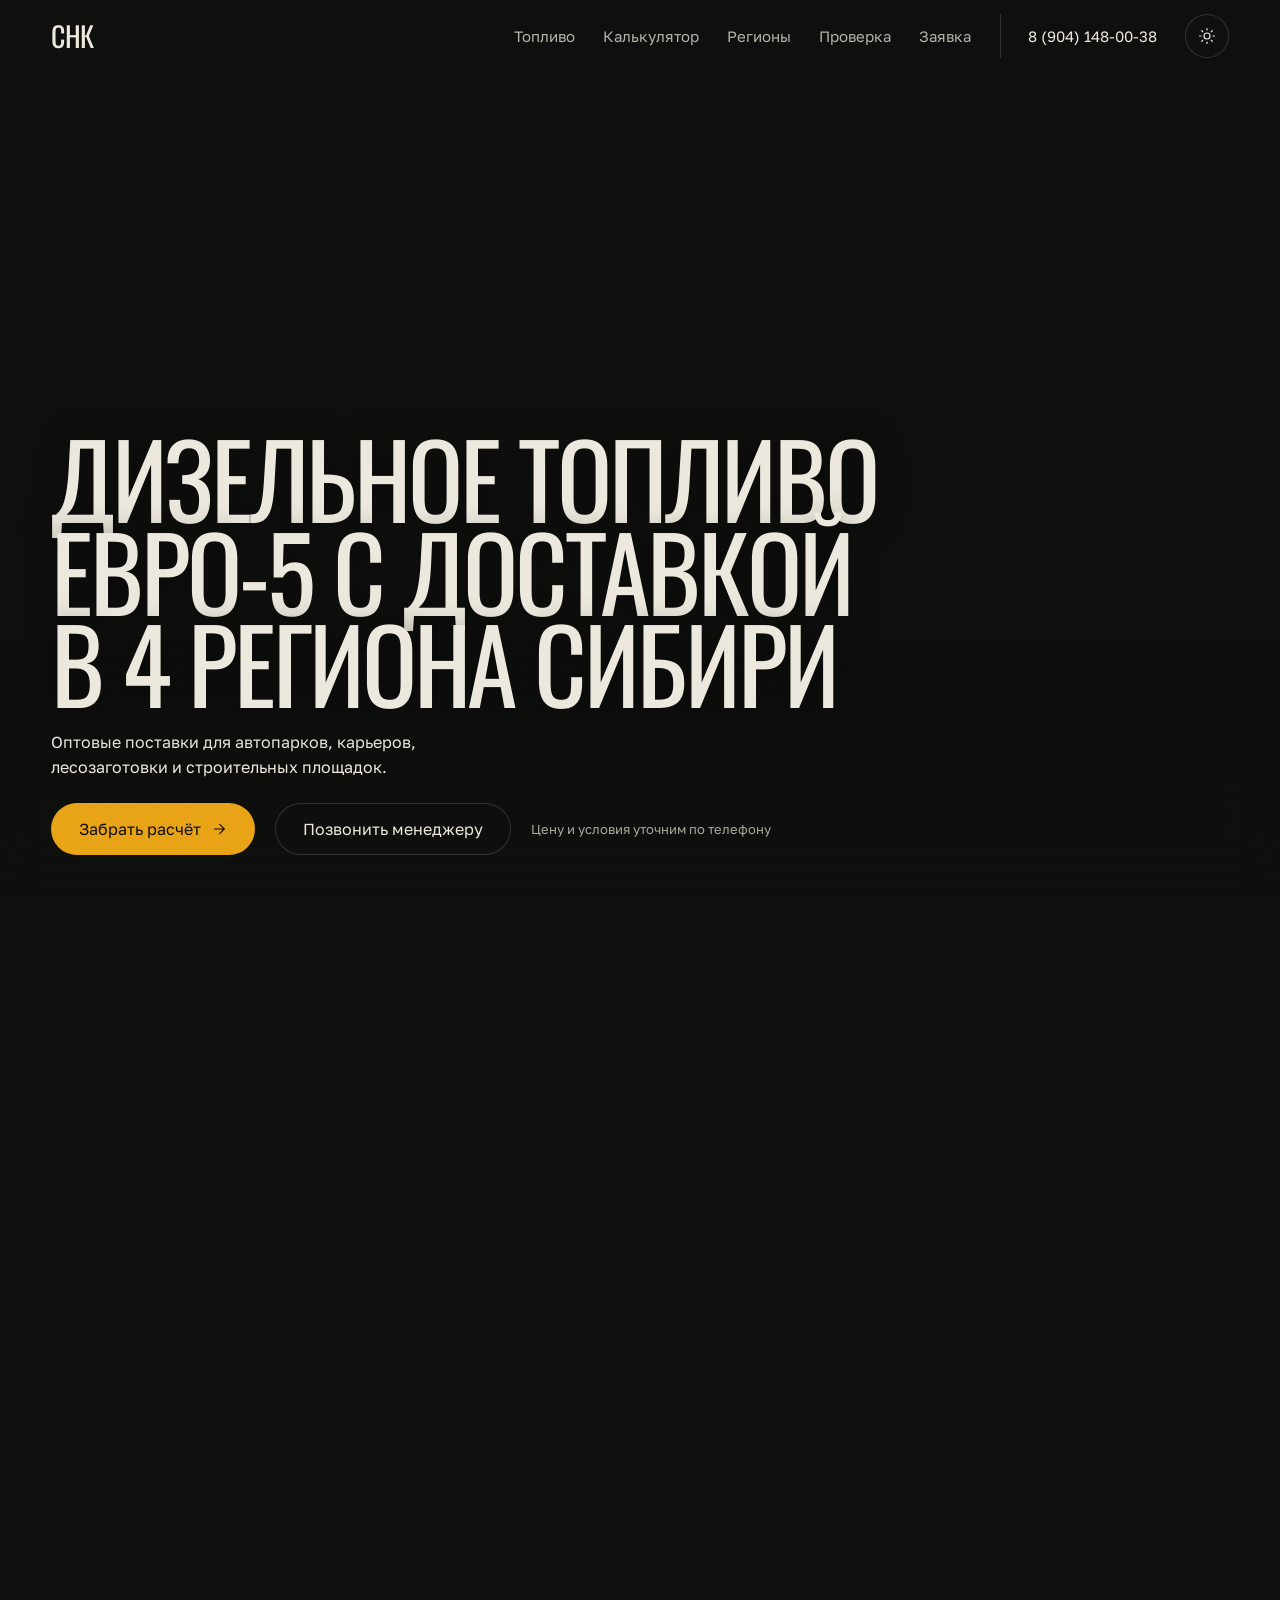
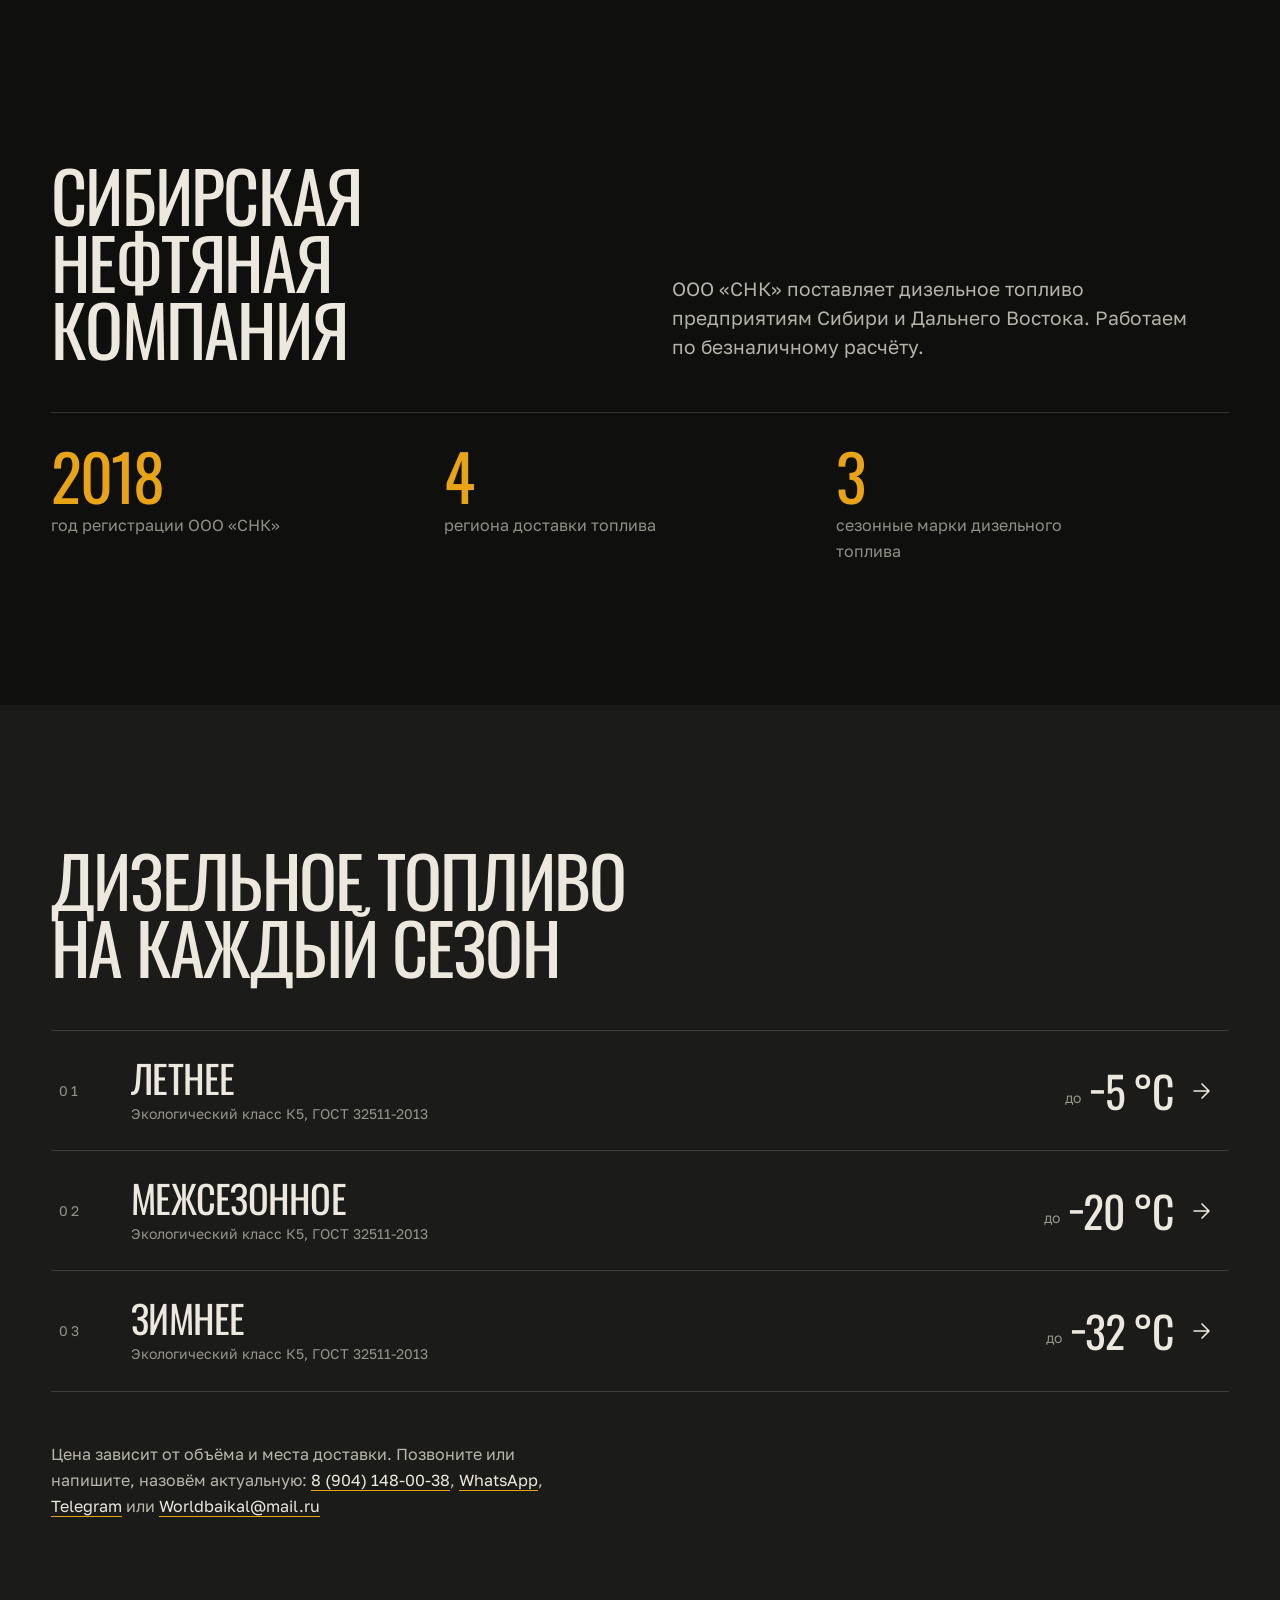
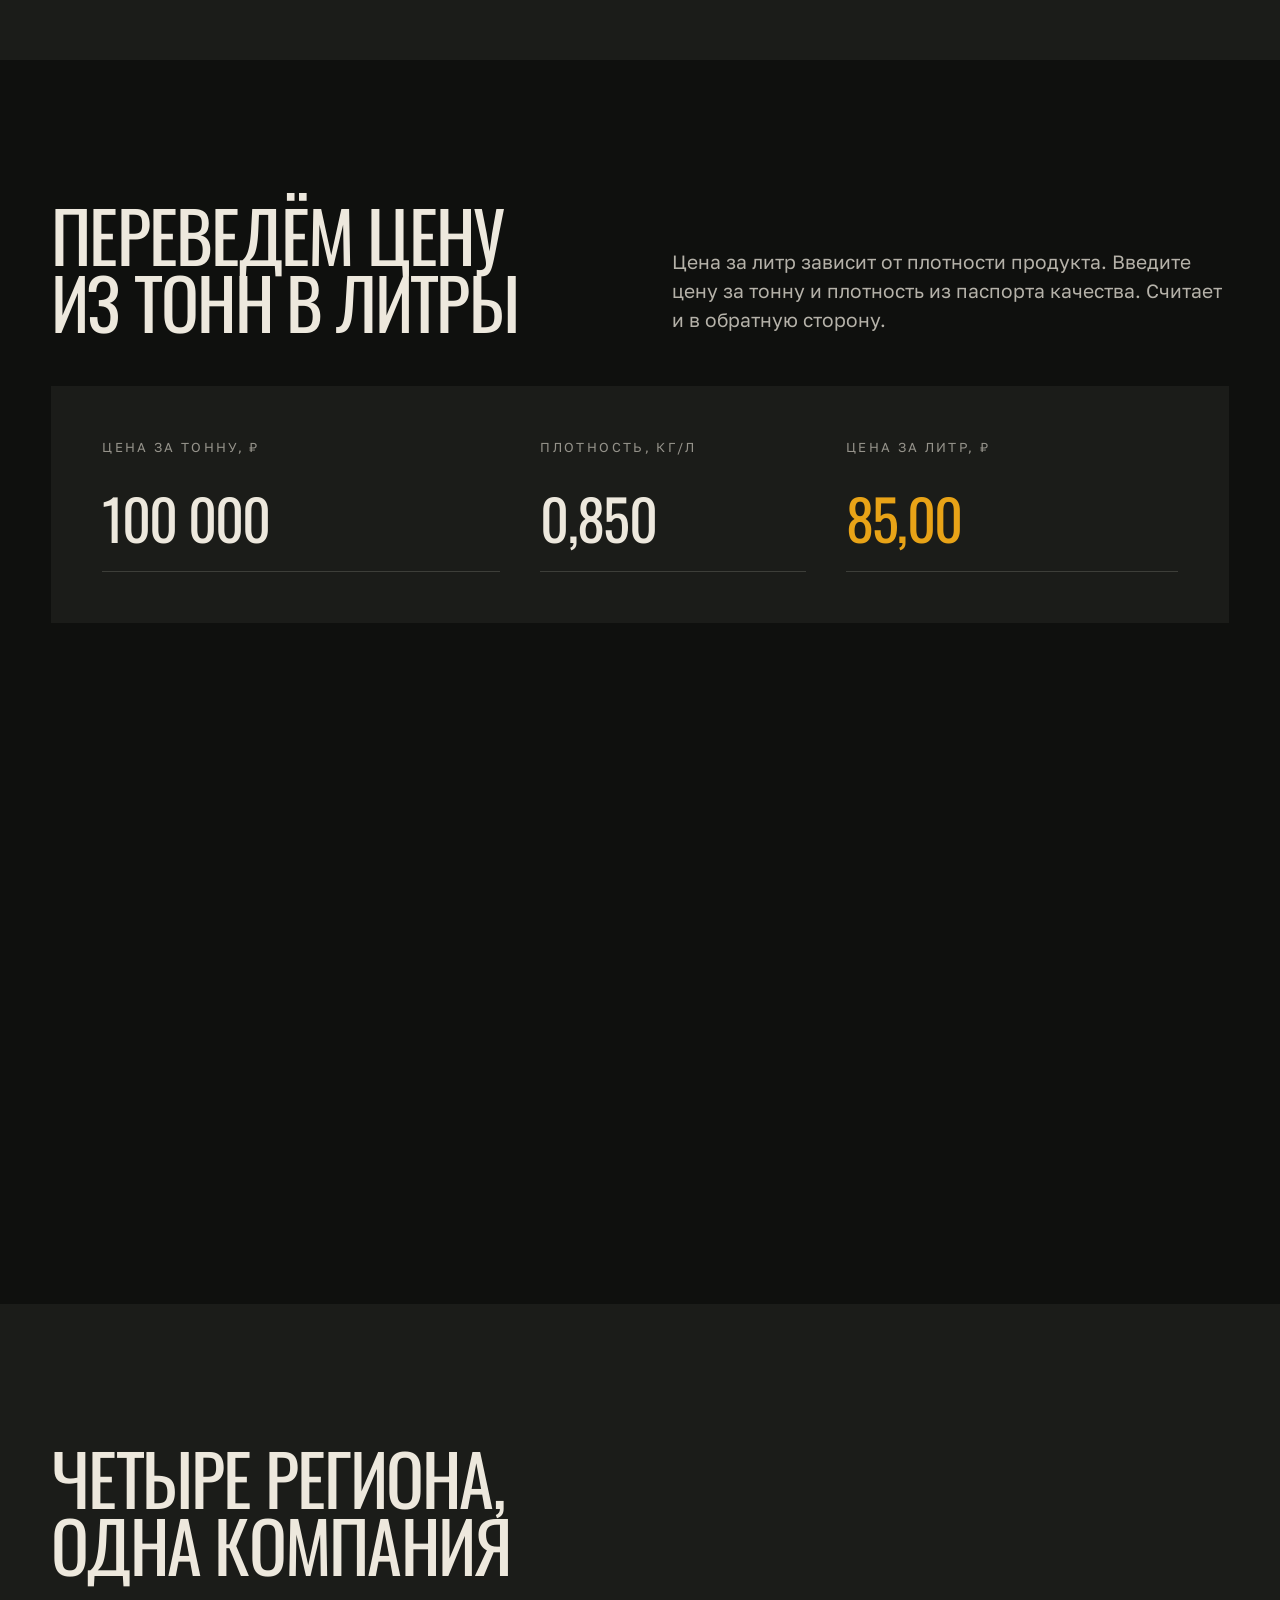
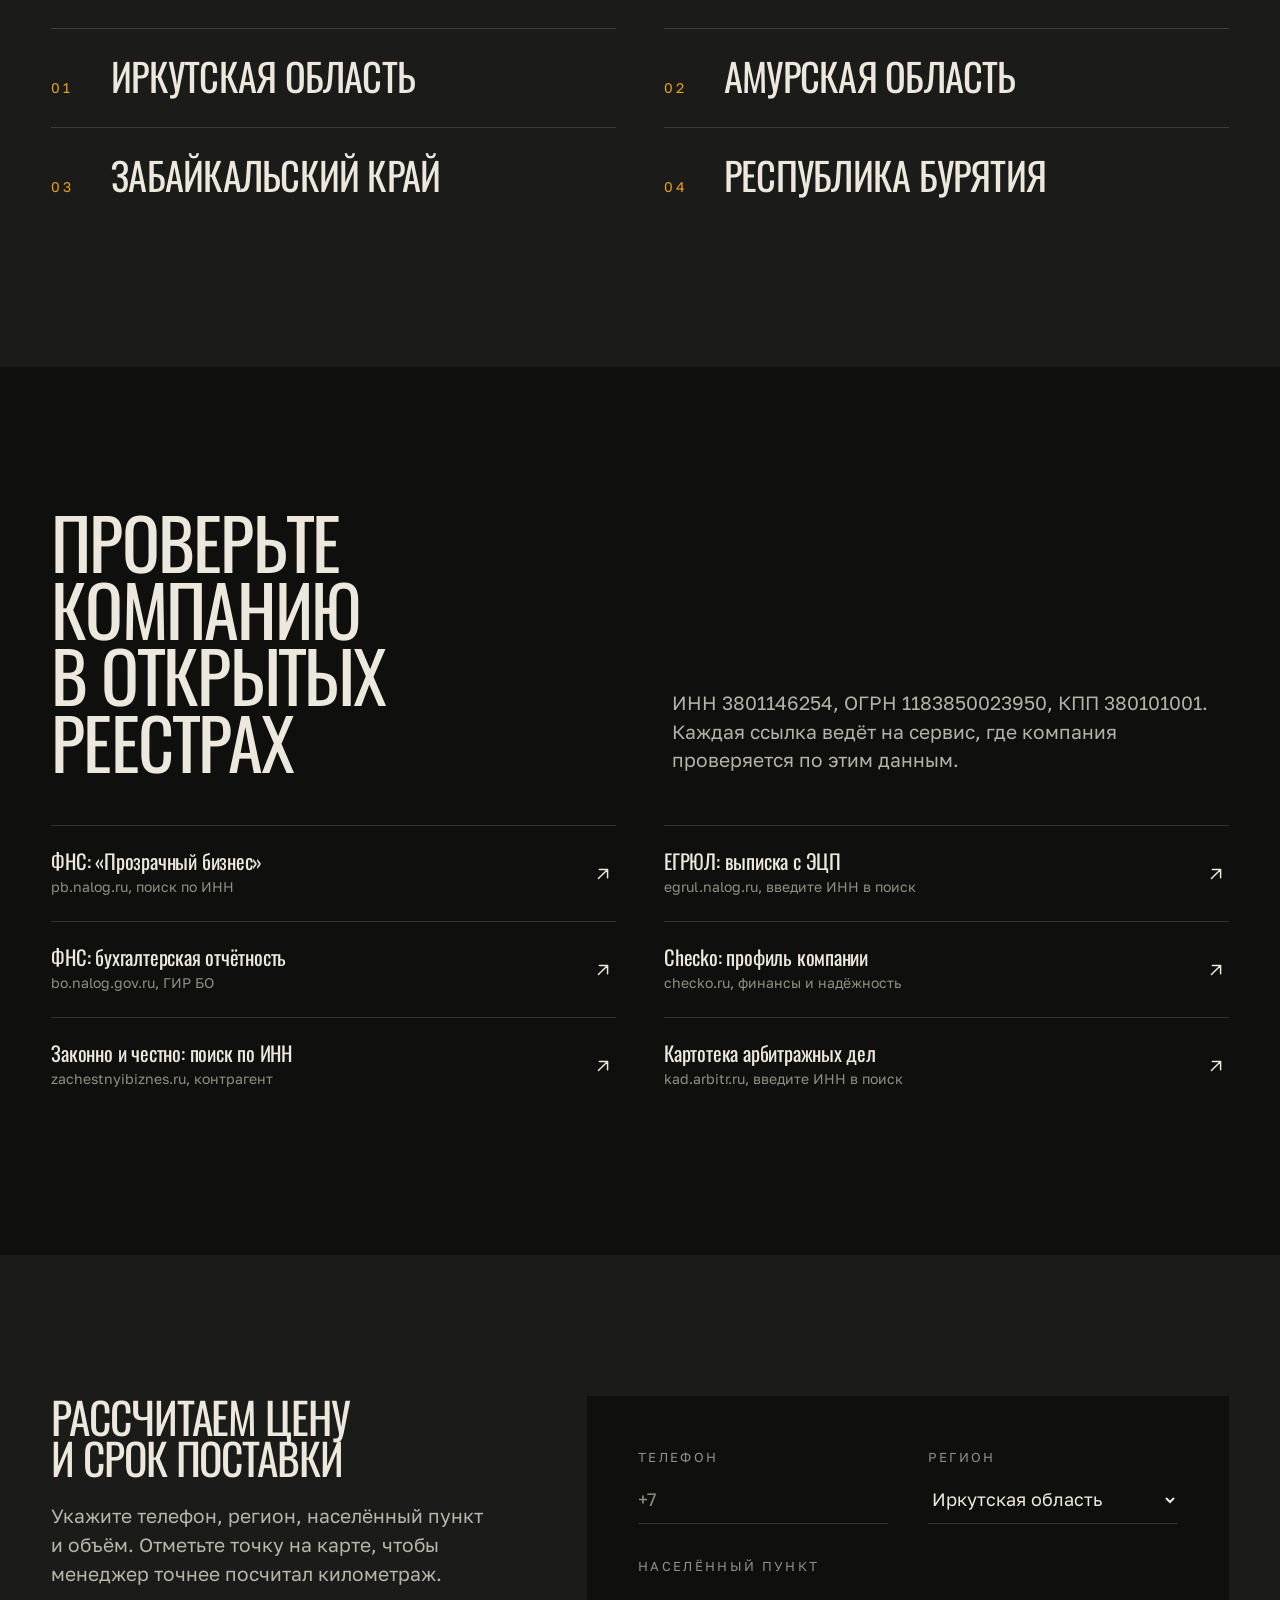
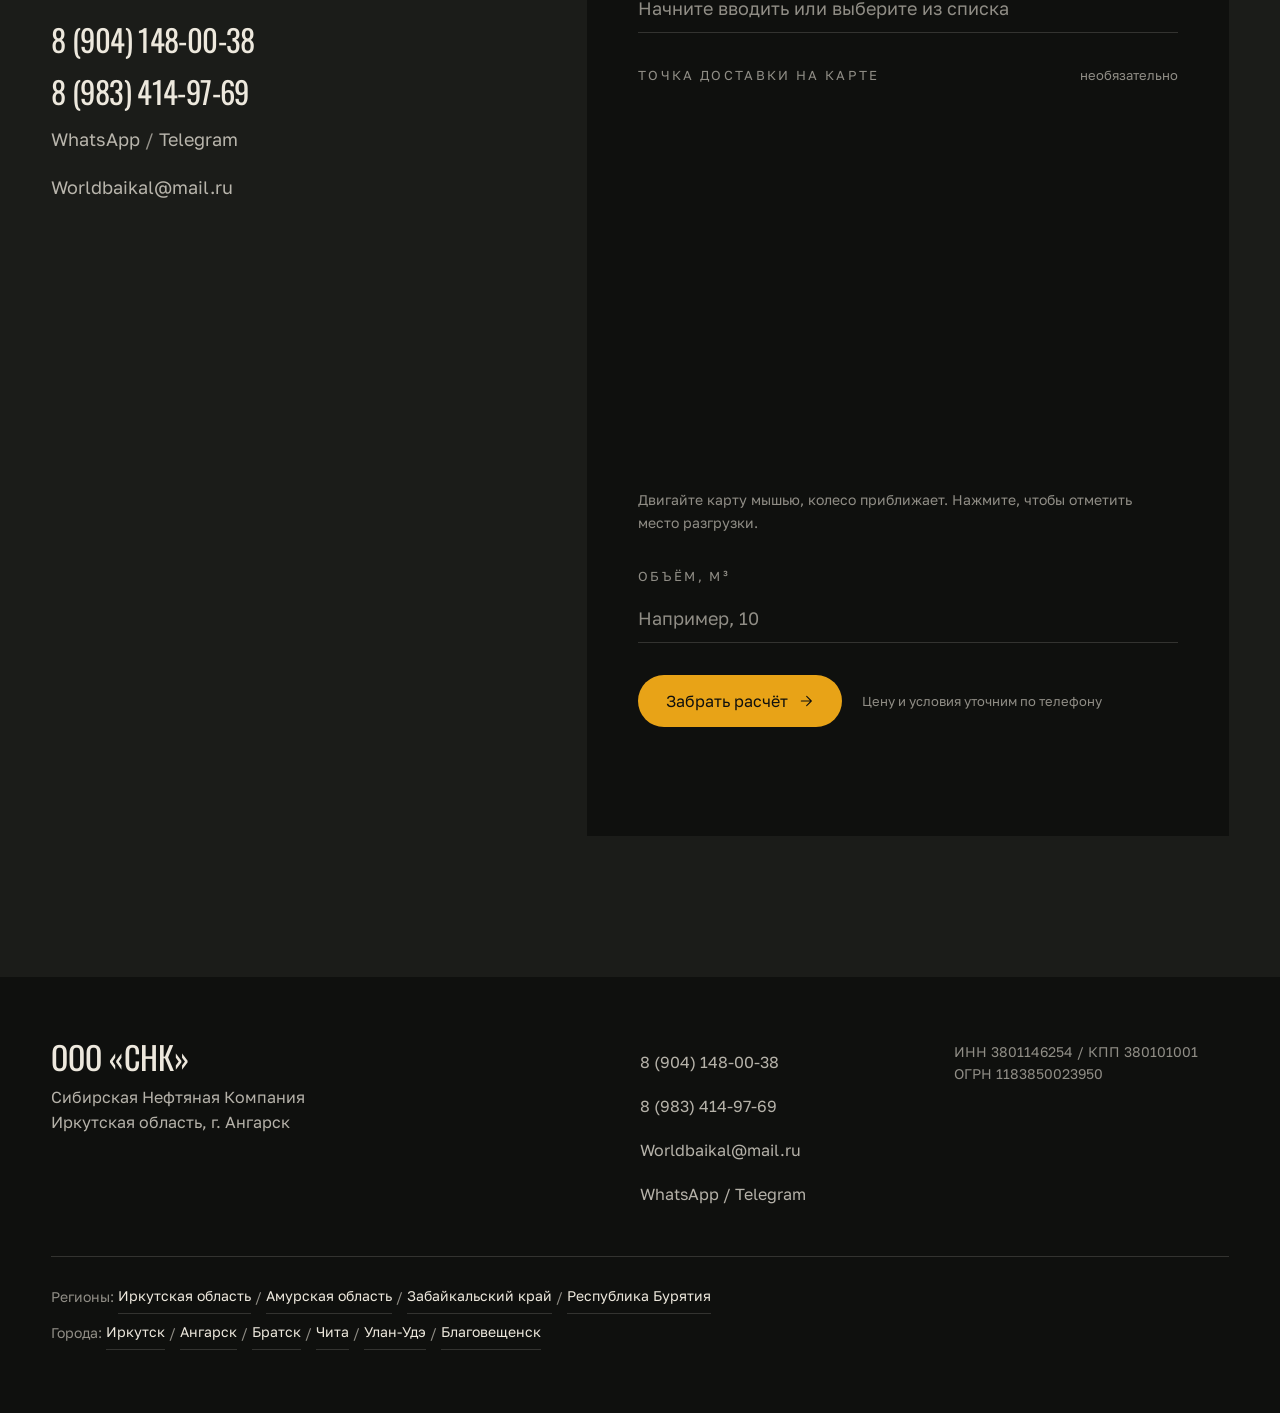
==== commit 50e1402b: "Карта: зум колесом мыши, тёмная карта в тёмной теме" ====
--- a/mockups/a-mazut/index.html
+++ b/mockups/a-mazut/index.html
@@ -171,7 +171,7 @@
         <div class="wide mapbox">
           <span class="mapbox__label">Точка доставки на&nbsp;карте<em>необязательно</em></span>
           <div id="map" class="map" role="application" aria-label="Карта: нажмите, чтобы отметить место доставки"></div>
-          <p class="mapbox__info" id="mapInfo">Нажмите на&nbsp;карту, чтобы отметить место разгрузки.</p>
+          <p class="mapbox__info" id="mapInfo">Двигайте карту мышью, колесо приближает. Нажмите, чтобы отметить место разгрузки.</p>
           <input type="hidden" name="coords" id="coords">
         </div>
 
--- a/mockups/a-mazut/styles.css
+++ b/mockups/a-mazut/styles.css
@@ -17,7 +17,7 @@
   --accent-ink: #E8A317;            /* акцент для текста; в светлой теме темнее ради контраста */
   --panel: var(--surface);          /* фон вложенных панелей (форма, калькулятор) */
   --glass: rgb(15 16 14 / .82);
-  --map-filter: var(--map-filter);
+  --map-filter: grayscale(1) invert(1) brightness(.85) contrast(.9);
   --ease: cubic-bezier(.22, 1, .36, 1);
   --pad: clamp(20px, 4vw, 64px);
   --display: 'Oswald', 'Arial Narrow', sans-serif;
@@ -305,3 +305,7 @@
   .rise, .rise.is-in { opacity: 1; transform: none; filter: none; transition: none; }
   .btn__fill, .row a::before, .btn__label svg, .row__a, .links svg { transition: none; }
 }
+
+/* переход со страницы города на главную */
+.tomain { display: flex; flex-wrap: wrap; align-items: center; justify-content: space-between; gap: 16px 32px; width: 100%; max-width: 1280px; padding-top: 28px; box-shadow: 0 -1px 0 var(--line); }
+.tomain p { color: var(--ink-2); }
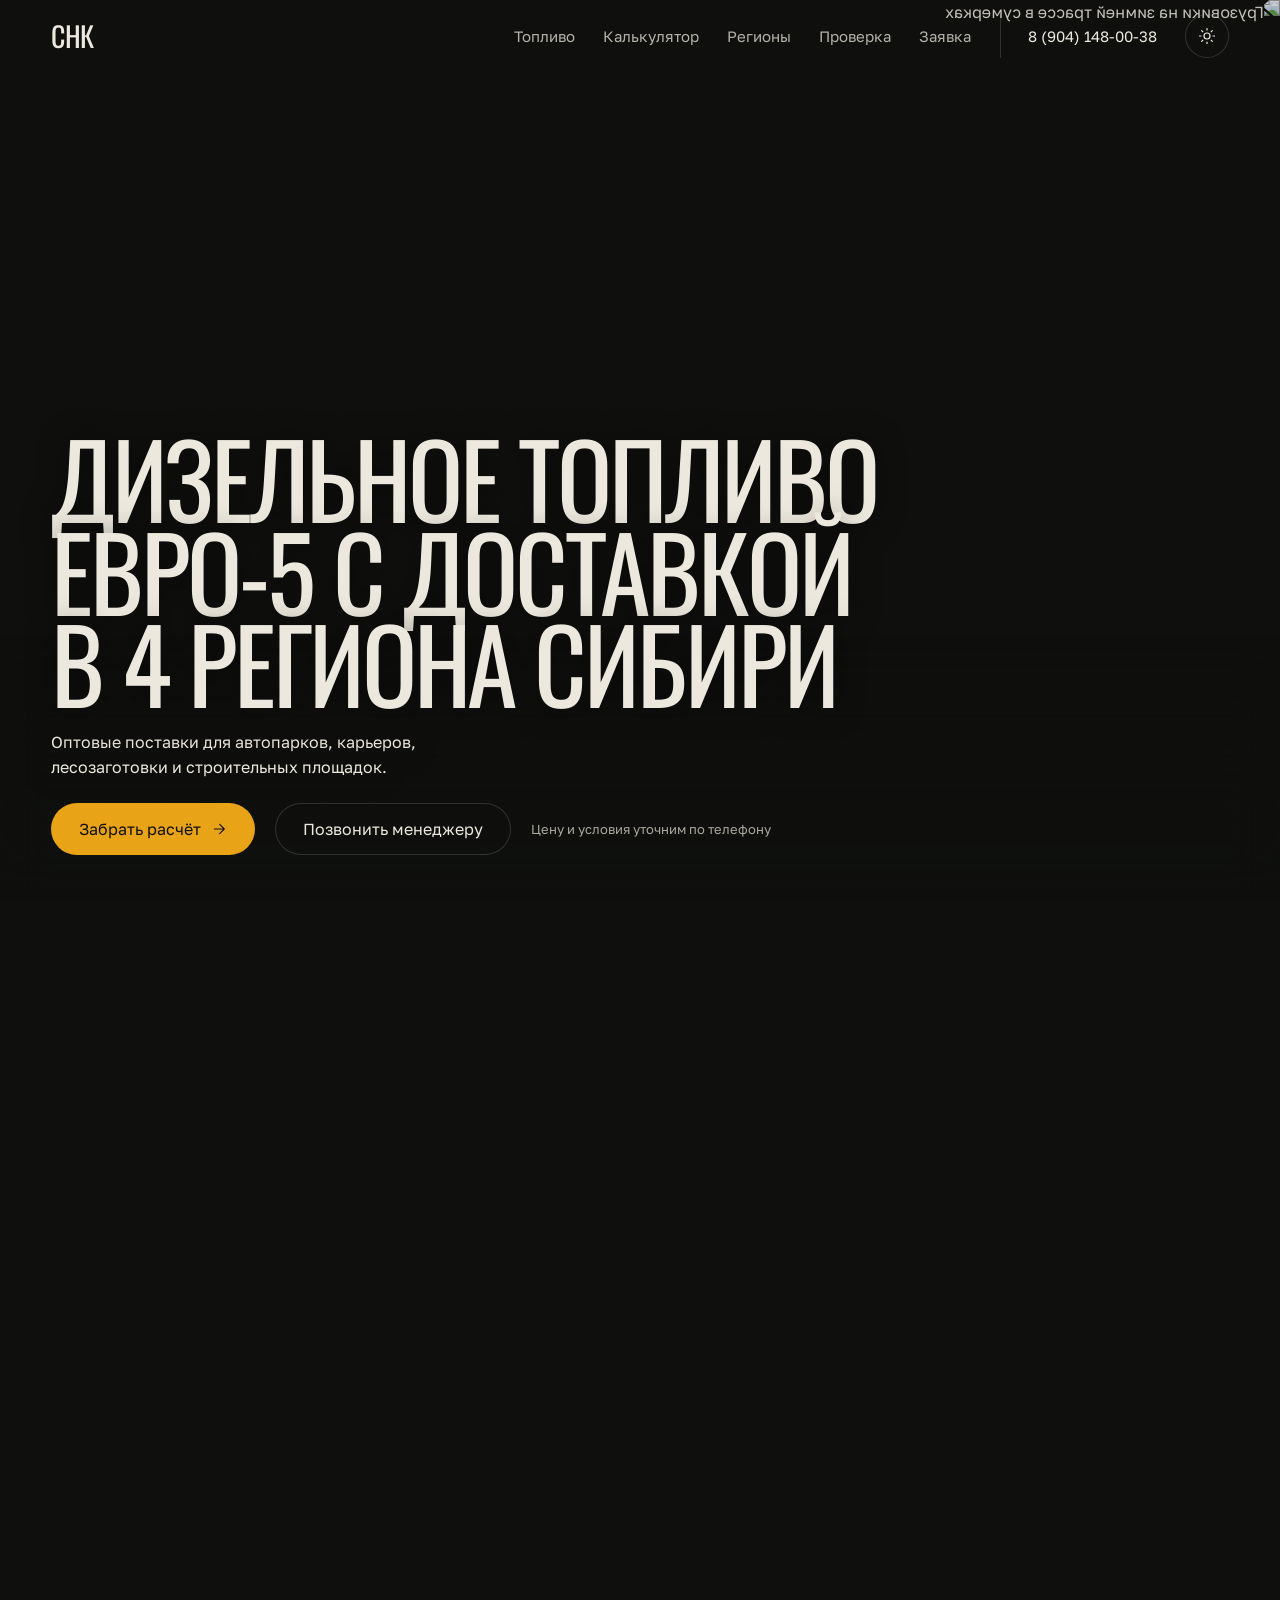
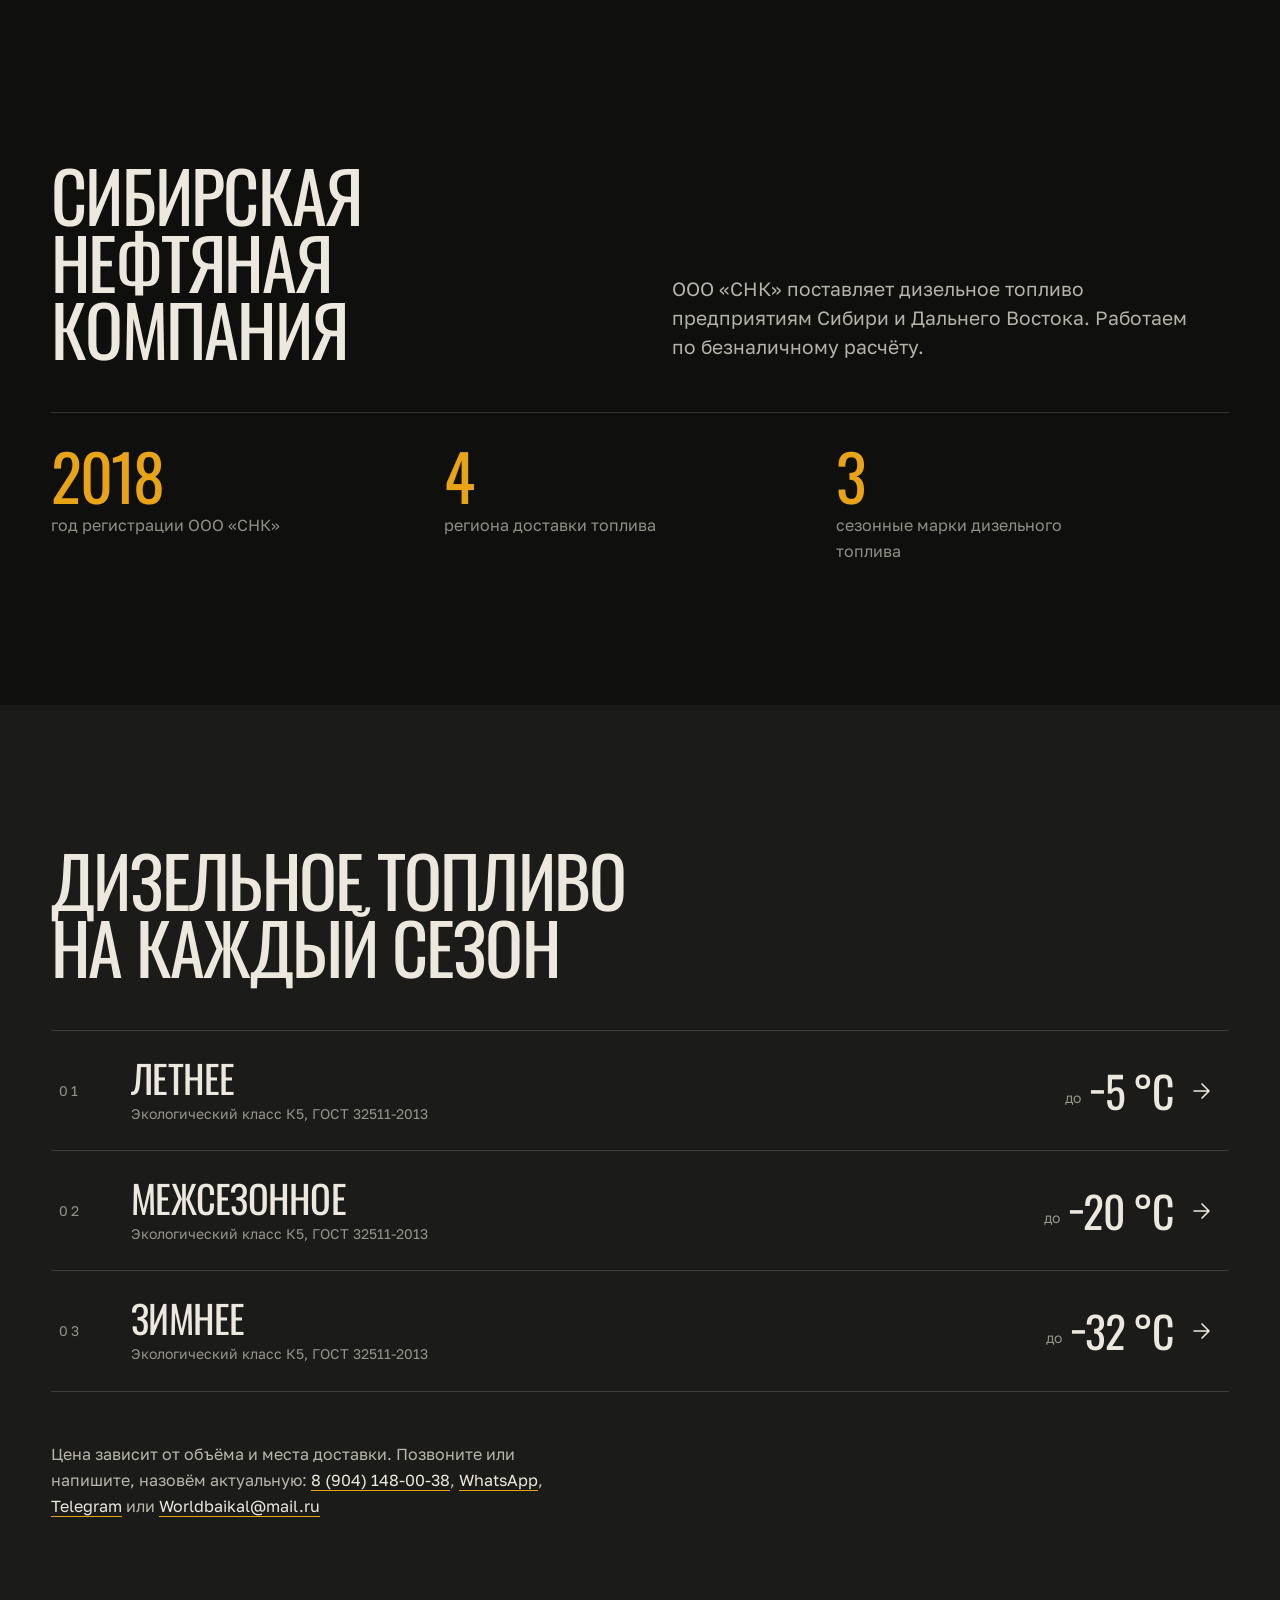
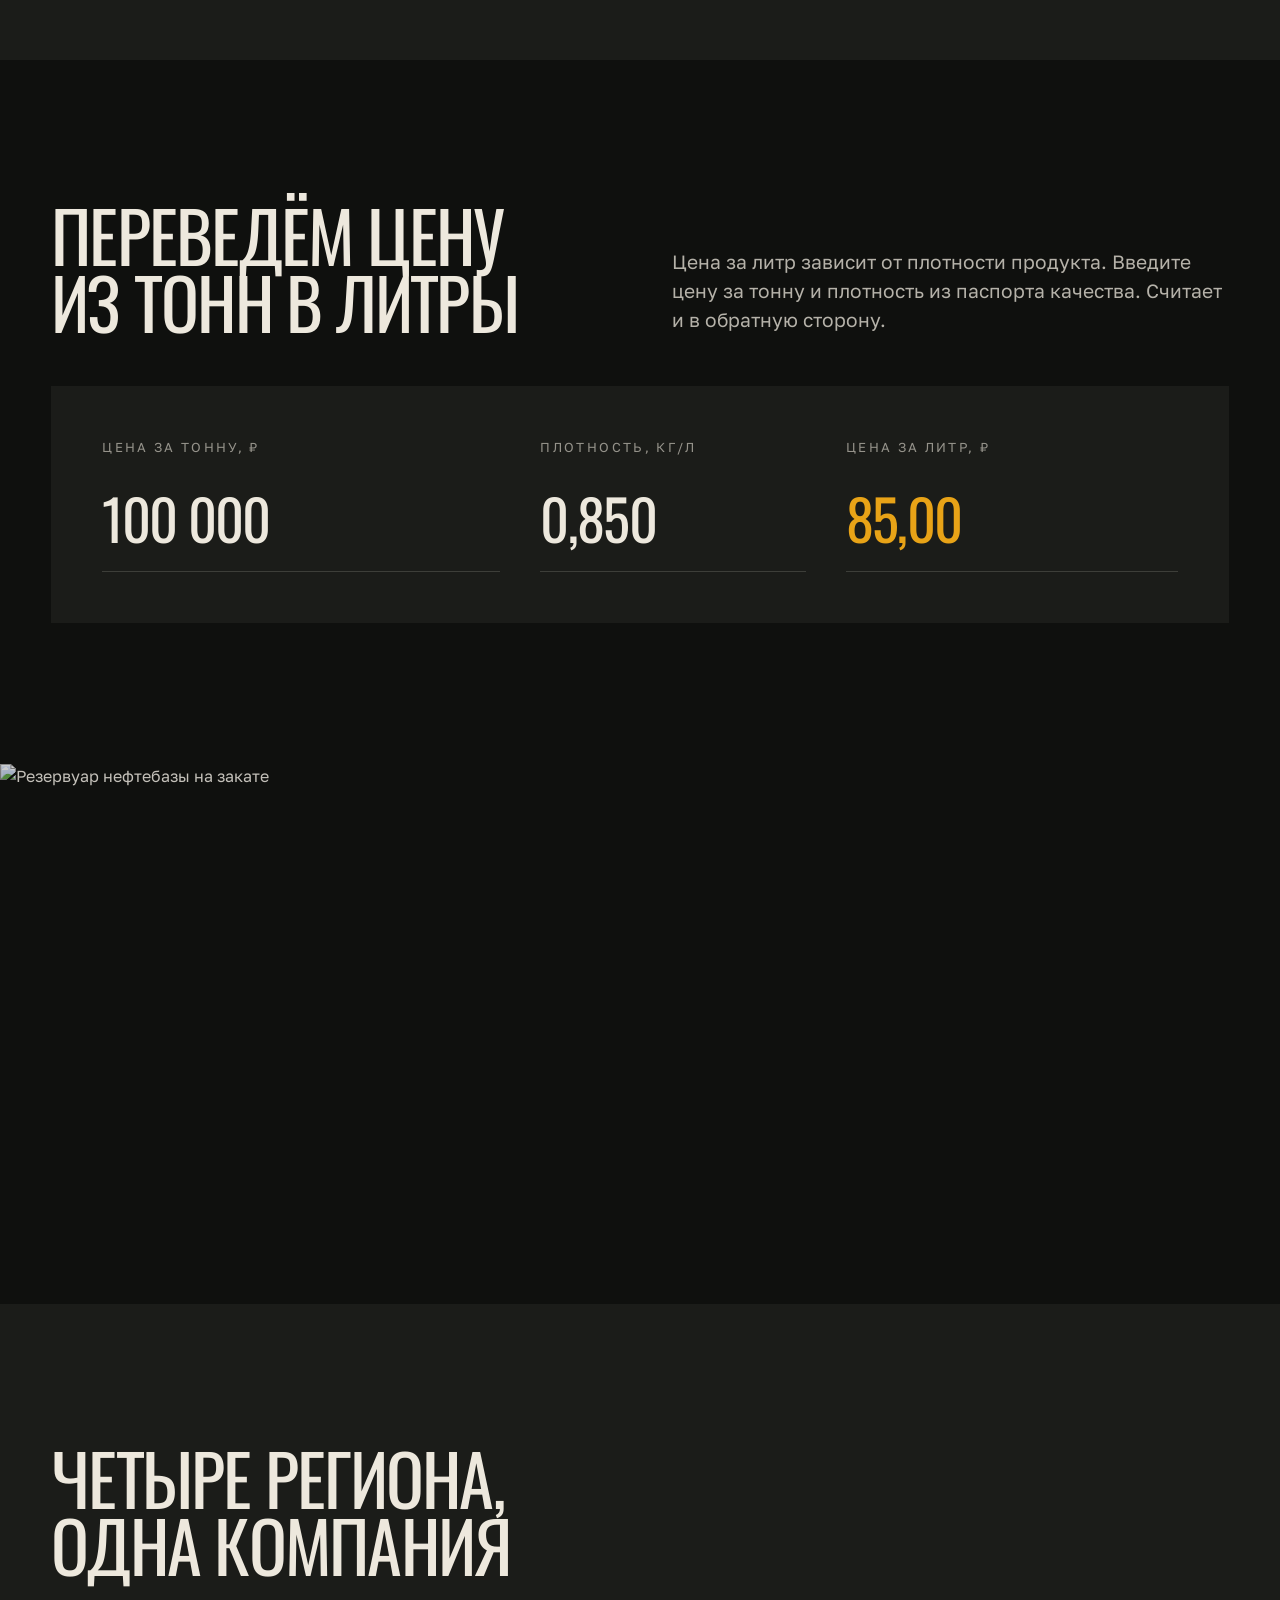
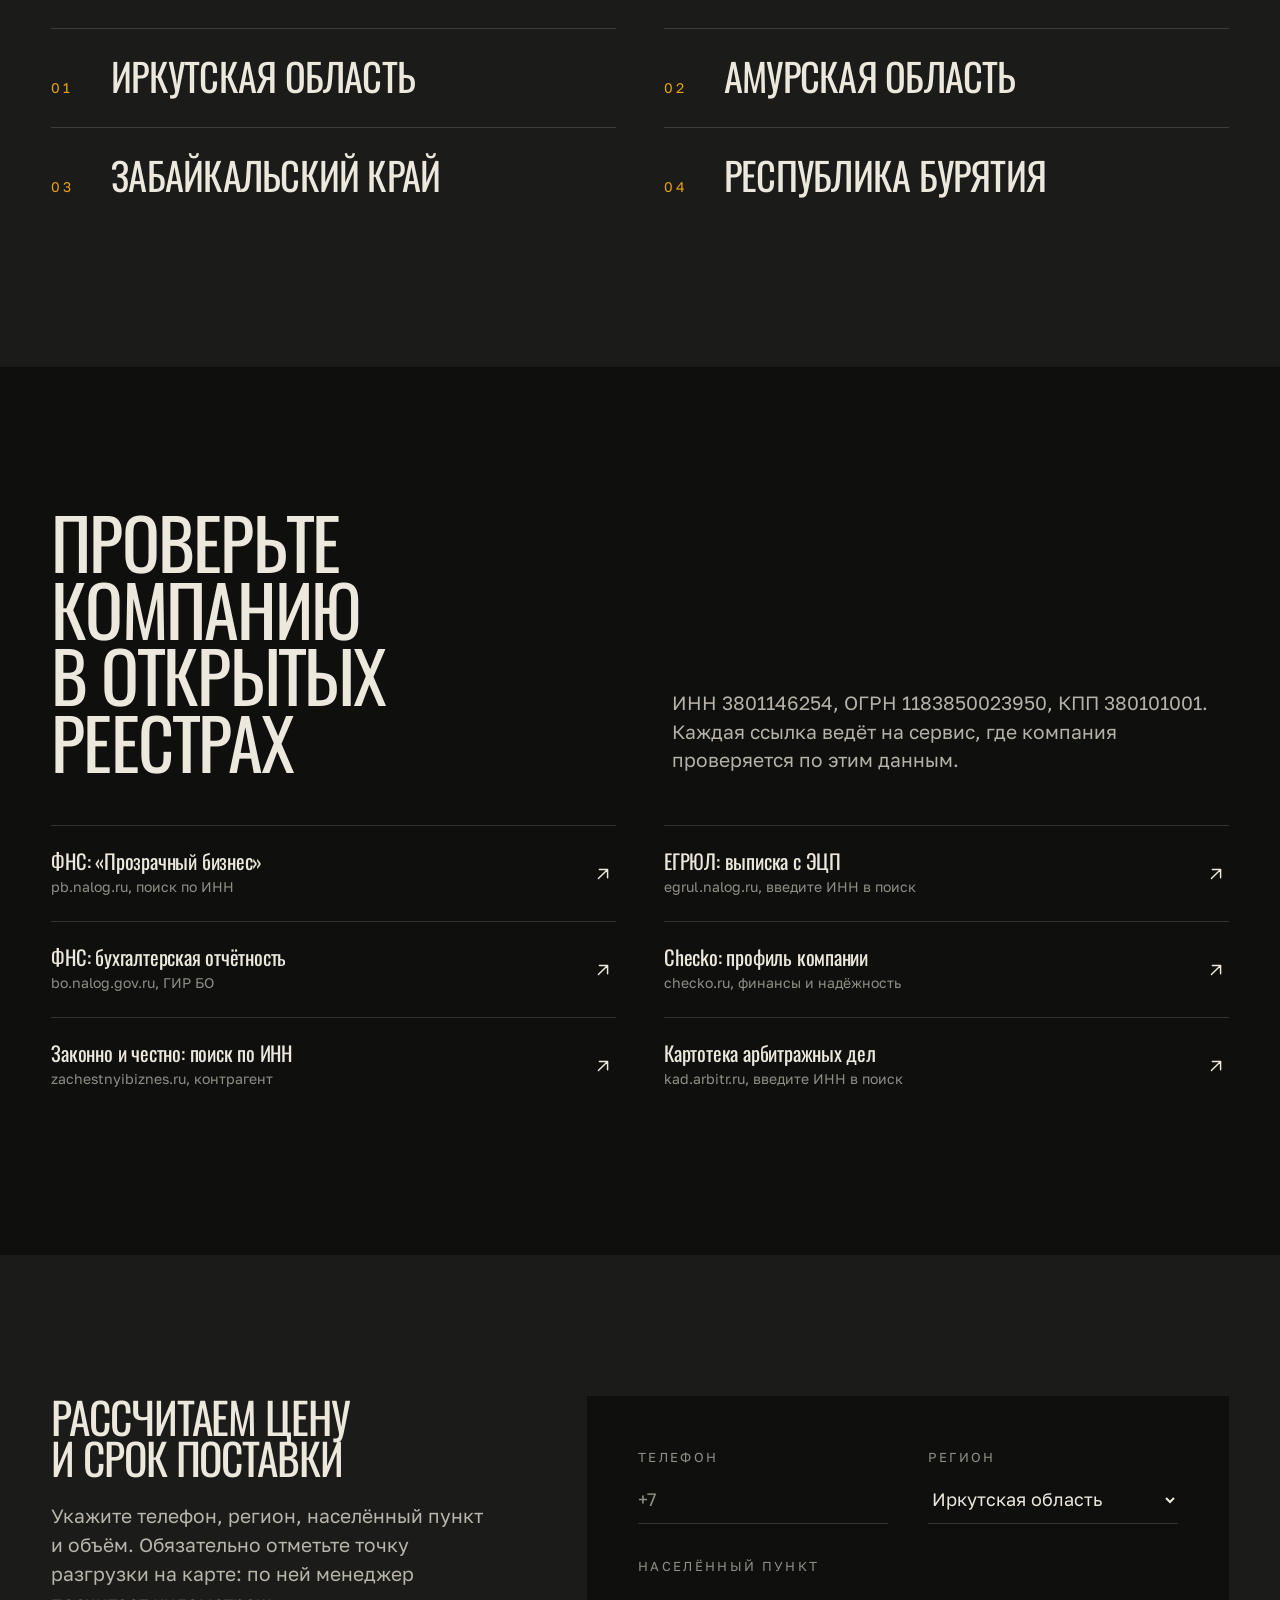
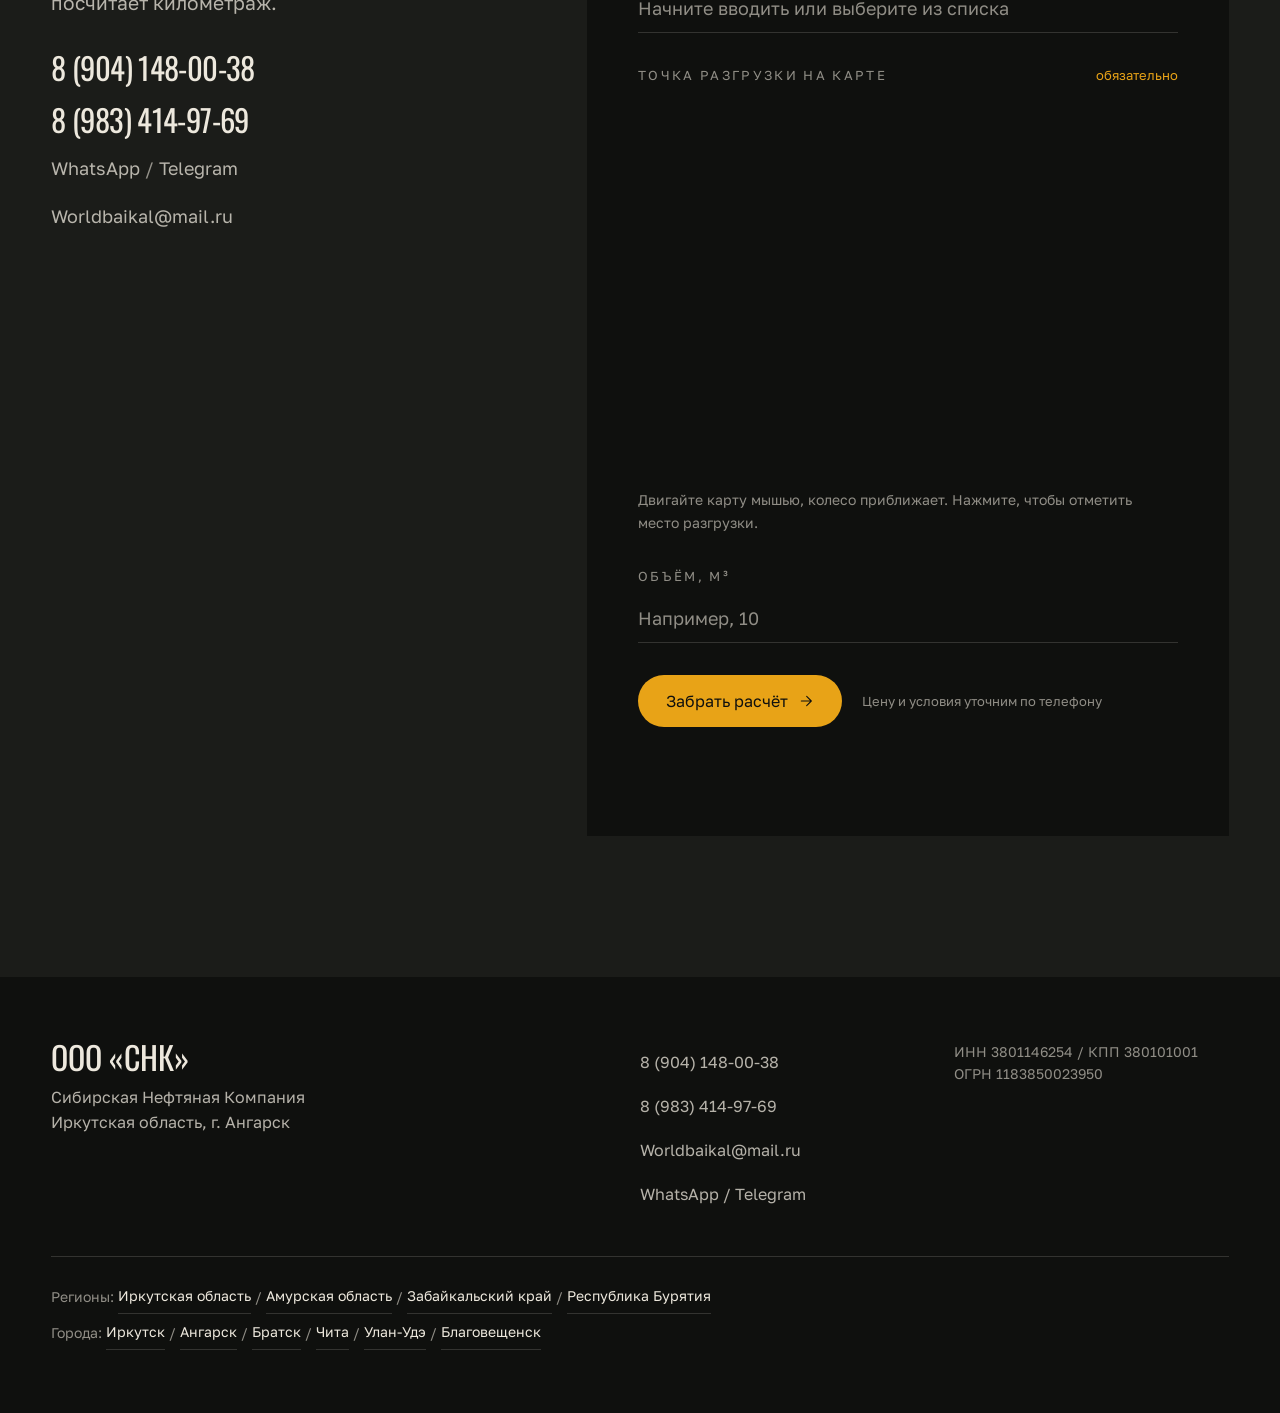
==== commit 526b117a: "Точка разгрузки на карте обязательна для заявки" ====
--- a/mockups/a-mazut/index.html
+++ b/mockups/a-mazut/index.html
@@ -146,7 +146,7 @@
     <section class="sec sec--alt order" id="order">
       <div class="order__side">
         <h2 class="rise">Рассчитаем цену<br>и&nbsp;срок поставки</h2>
-        <p class="lead rise" style="--d:100ms">Укажите телефон, регион, населённый пункт и&nbsp;объём. Отметьте точку на&nbsp;карте, чтобы менеджер точнее посчитал километраж.</p>
+        <p class="lead rise" style="--d:100ms">Укажите телефон, регион, населённый пункт и&nbsp;объём. Обязательно отметьте точку разгрузки на&nbsp;карте: по&nbsp;ней менеджер посчитает километраж.</p>
         <p class="contacts rise" style="--d:200ms">
           <a href="tel:89041480038">8 (904) 148-00-38</a>
           <a href="tel:89834149769">8 (983) 414-97-69</a>
@@ -169,7 +169,7 @@
         <datalist id="places"></datalist>
 
         <div class="wide mapbox">
-          <span class="mapbox__label">Точка доставки на&nbsp;карте<em>необязательно</em></span>
+          <span class="mapbox__label">Точка разгрузки на&nbsp;карте<em class="req">обязательно</em></span>
           <div id="map" class="map" role="application" aria-label="Карта: нажмите, чтобы отметить место доставки"></div>
           <p class="mapbox__info" id="mapInfo">Двигайте карту мышью, колесо приближает. Нажмите, чтобы отметить место разгрузки.</p>
           <input type="hidden" name="coords" id="coords">
--- a/mockups/a-mazut/styles.css
+++ b/mockups/a-mazut/styles.css
@@ -309,3 +309,8 @@
 /* переход со страницы города на главную */
 .tomain { display: flex; flex-wrap: wrap; align-items: center; justify-content: space-between; gap: 16px 32px; width: 100%; max-width: 1280px; padding-top: 28px; box-shadow: 0 -1px 0 var(--line); }
 .tomain p { color: var(--ink-2); }
+
+/* точка на карте обязательна: подсветка, если её нет */
+.mapbox__label .req { color: var(--accent-ink); }
+.mapbox.is-error .map { box-shadow: 0 0 0 2px var(--accent-ink); }
+.mapbox.is-error .mapbox__info { color: var(--accent-ink); }
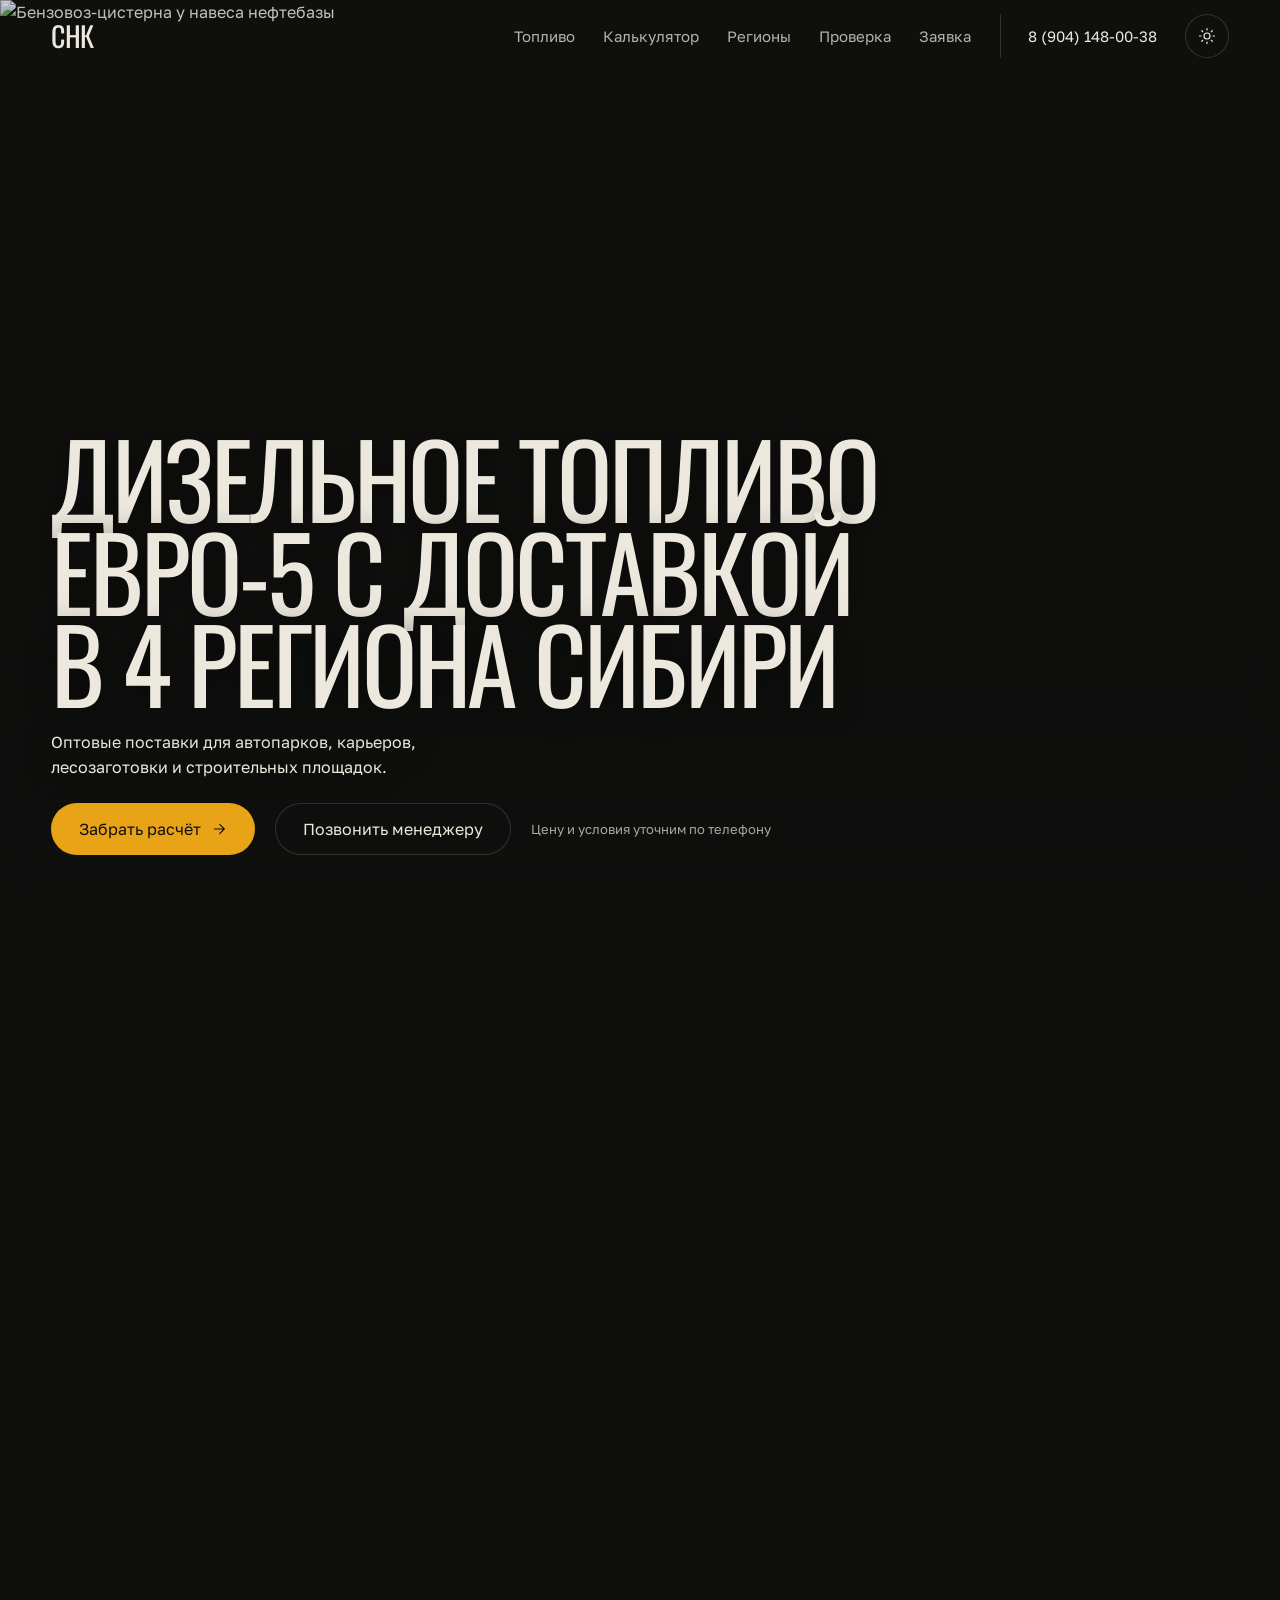
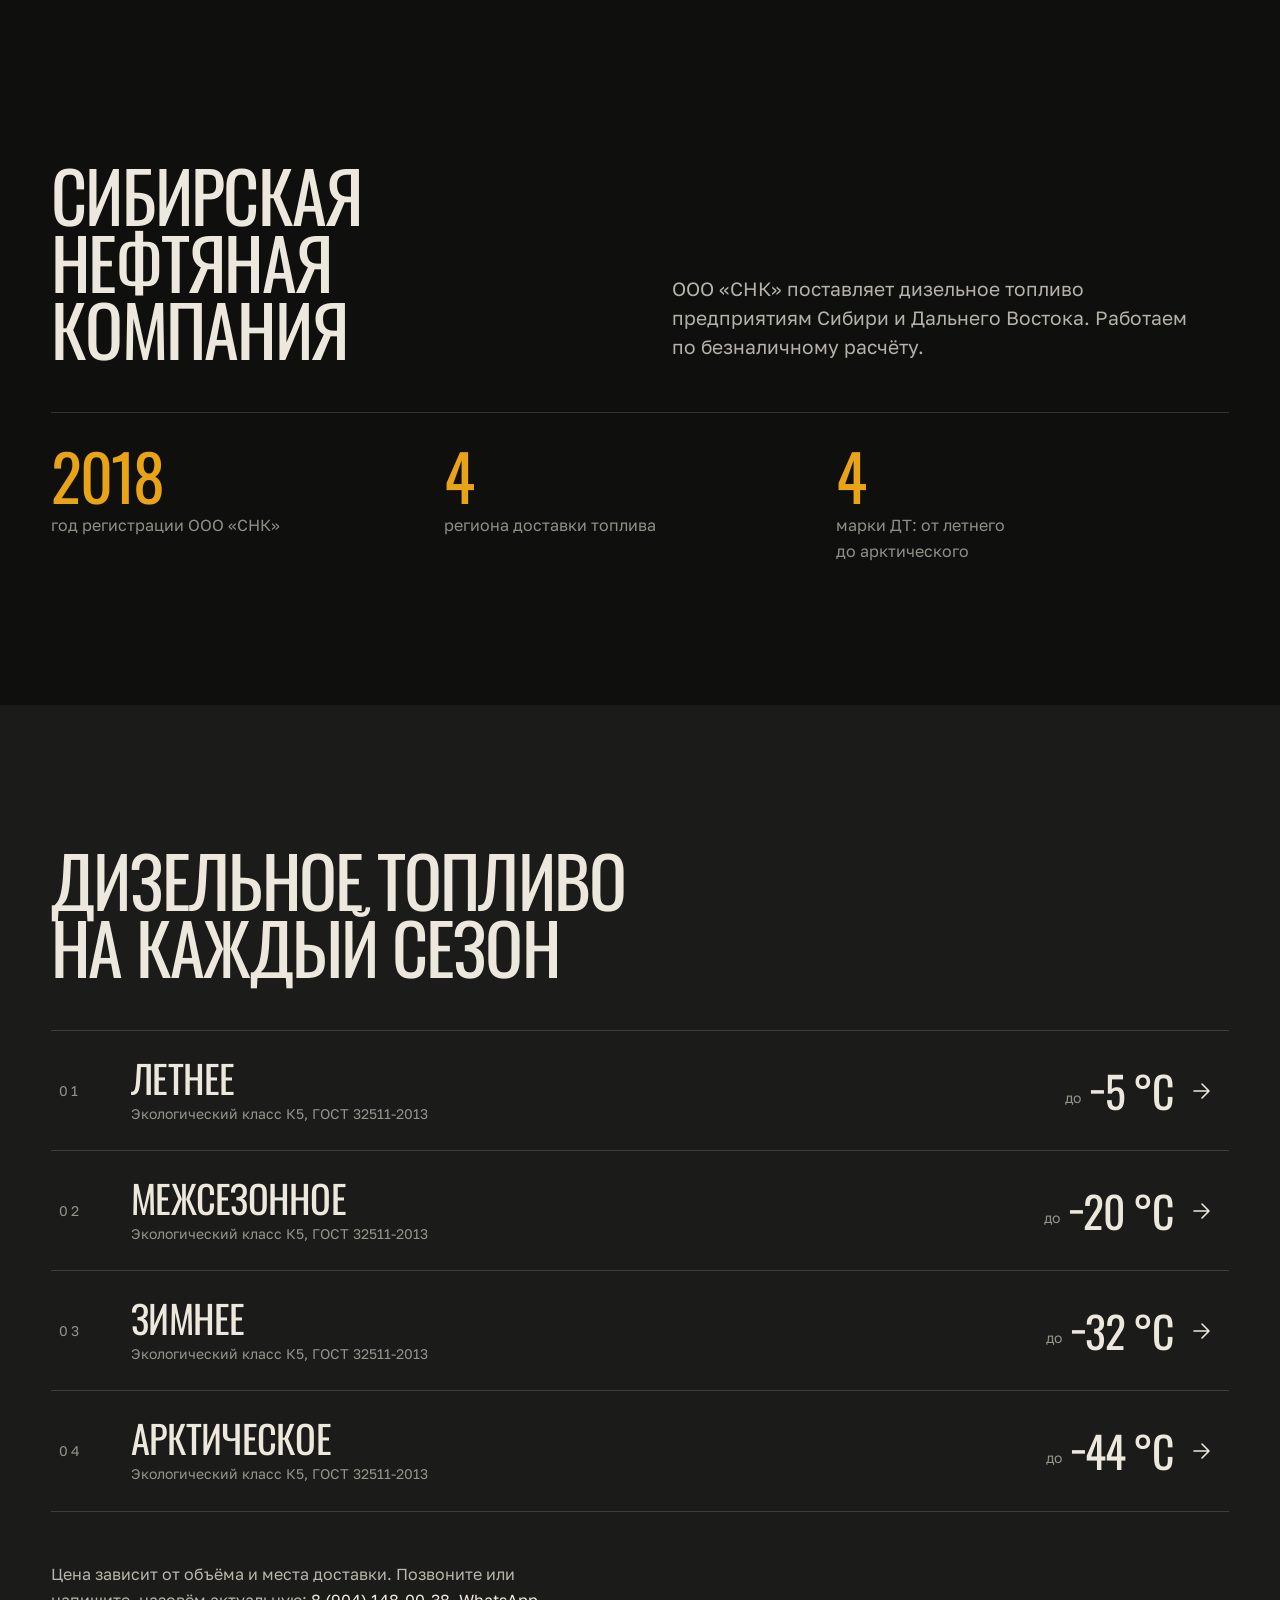
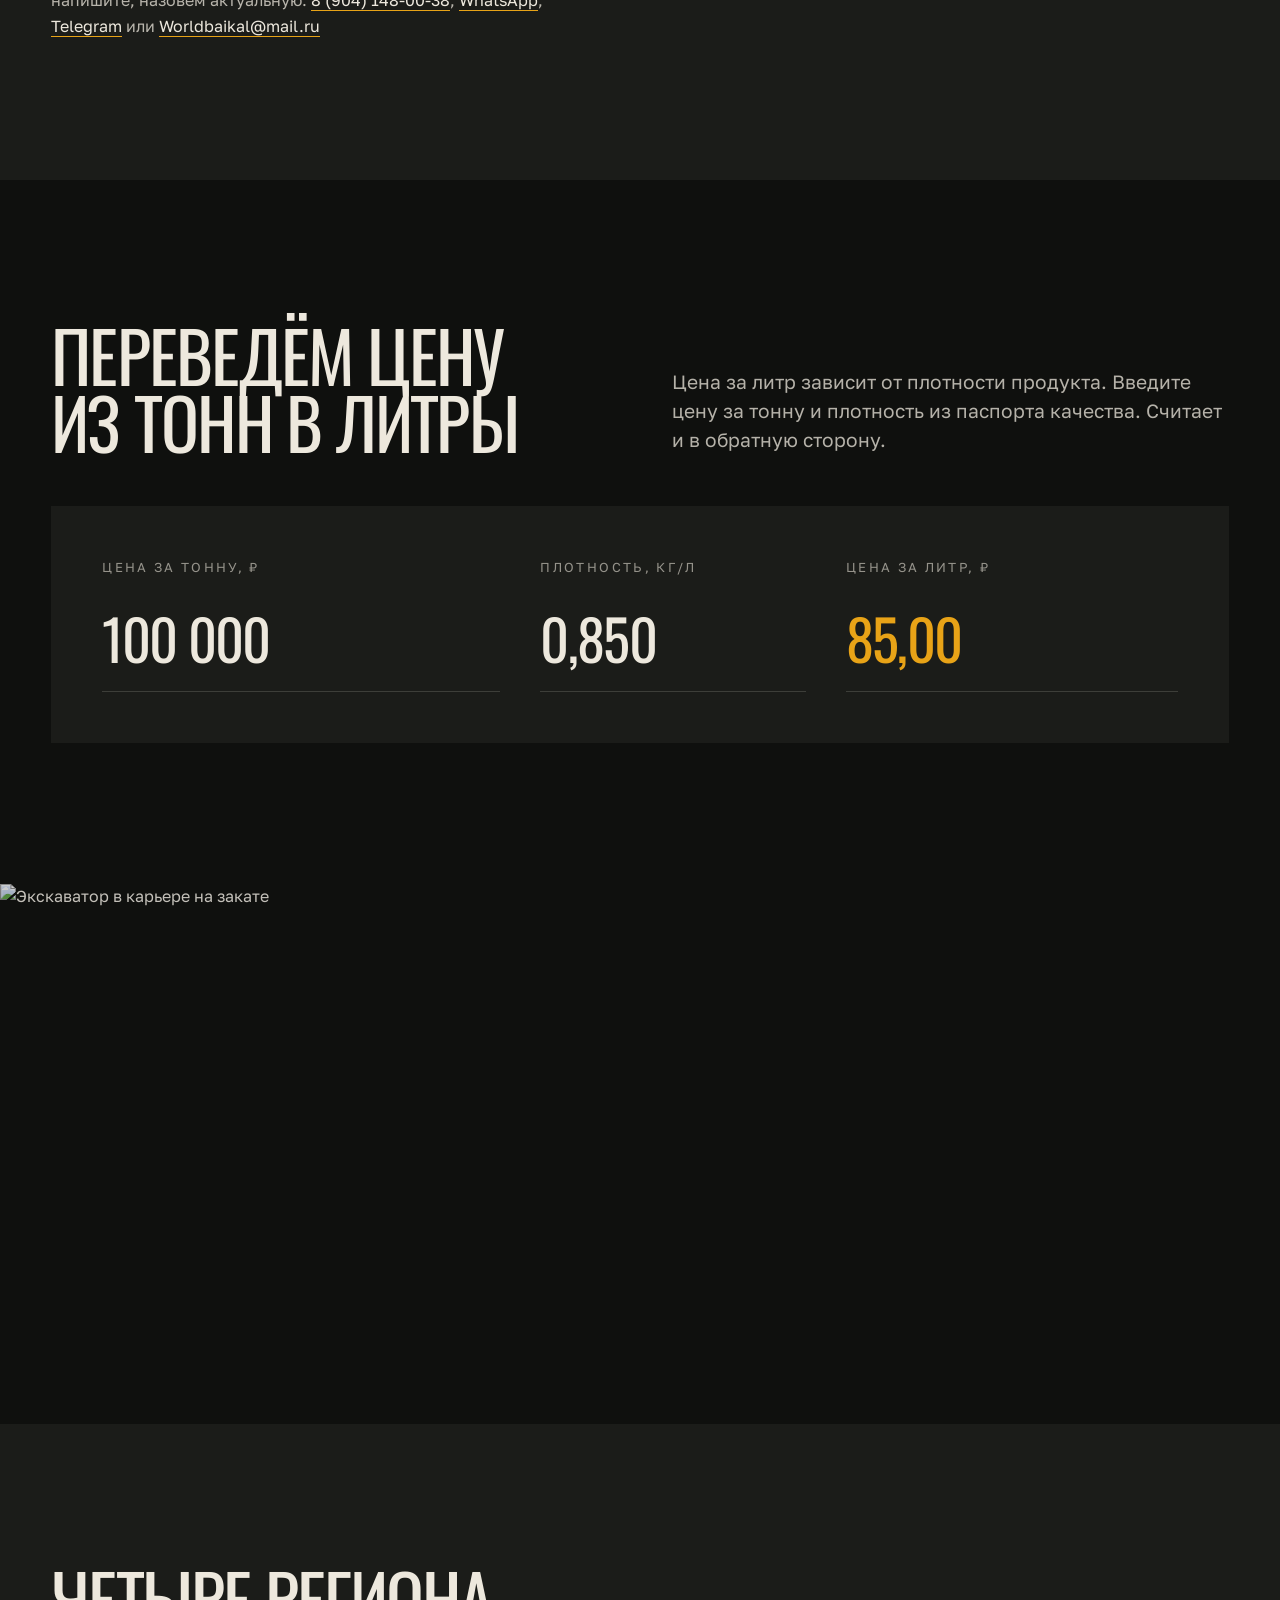
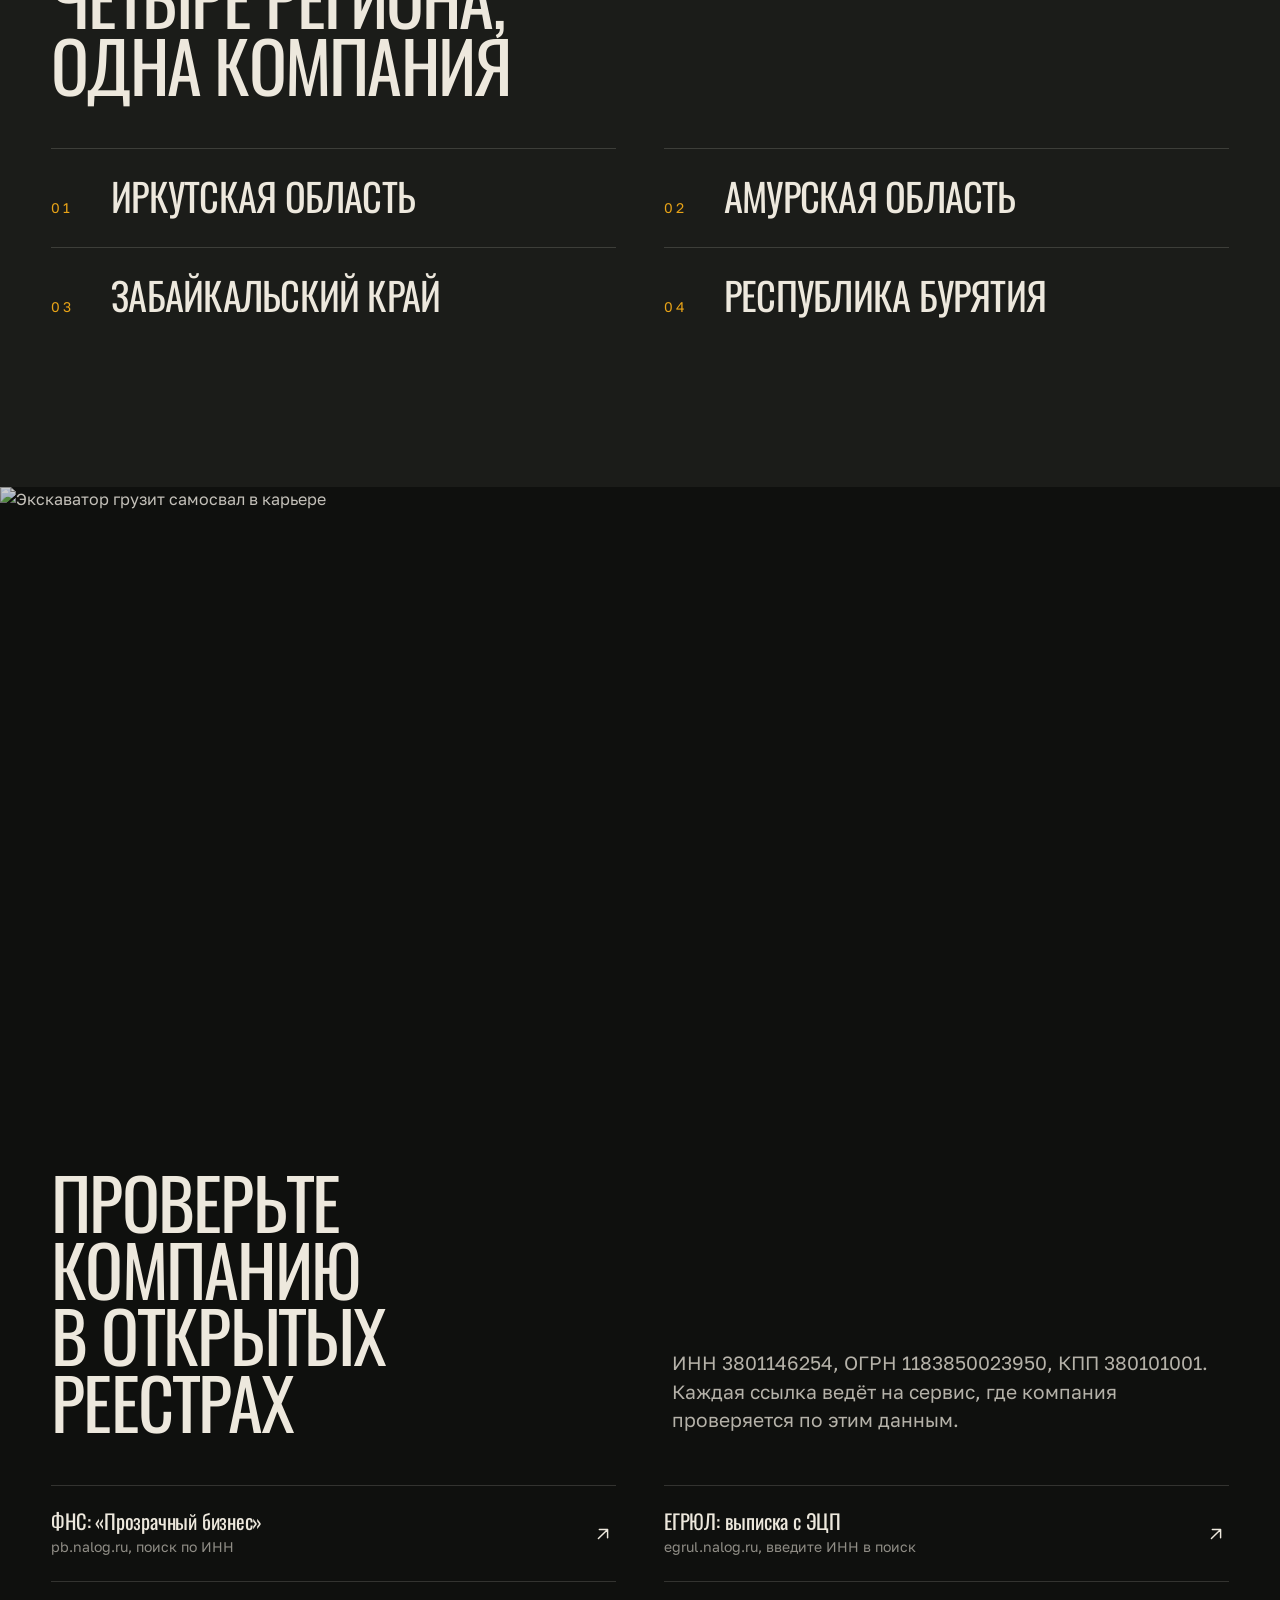
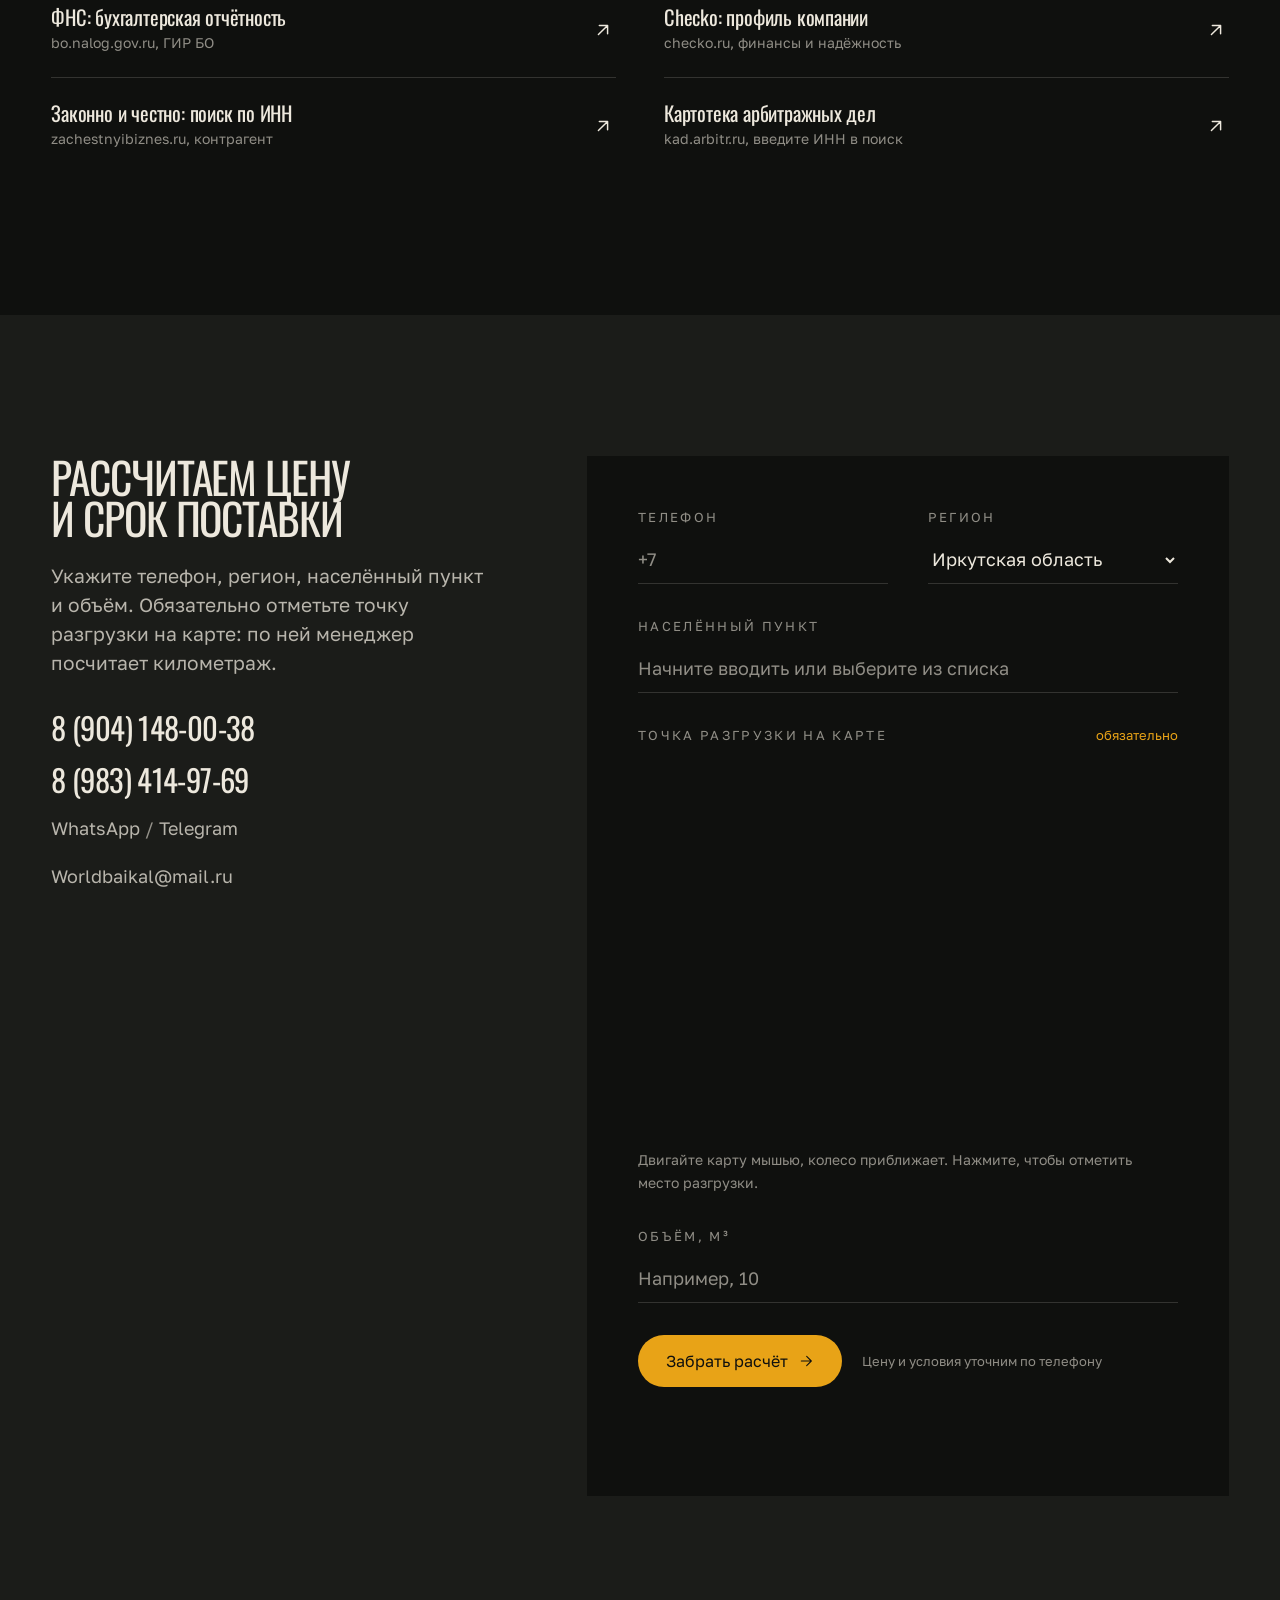
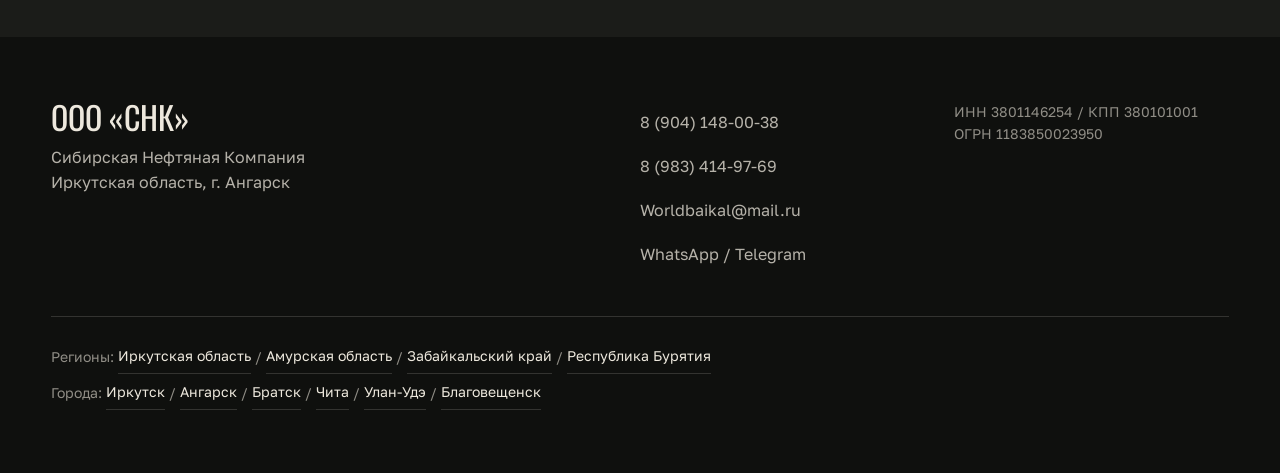
==== commit 0ff4604d: "Фото с бензовозом и карьерами, добавлено арктическое ДТ" ====
--- a/mockups/a-mazut/index.html
+++ b/mockups/a-mazut/index.html
@@ -34,11 +34,11 @@
   <!-- HERO: схема A, фото 100vw x 100svh, текст внизу слева, блок 180vh с закреплённым фото -->
   <section class="hero" id="hero">
     <div class="hero__media">
-      <img src="https://images.unsplash.com/photo-1578857371787-189d8b9eda84?w=1600&q=75&auto=format&fit=crop"
-           srcset="https://images.unsplash.com/photo-1578857371787-189d8b9eda84?w=900&q=70&auto=format&fit=crop 900w,
-                   https://images.unsplash.com/photo-1578857371787-189d8b9eda84?w=1600&q=75&auto=format&fit=crop 1600w,
-                   https://images.unsplash.com/photo-1578857371787-189d8b9eda84?w=2400&q=75&auto=format&fit=crop 2400w"
-           sizes="100vw" alt="Грузовики на зимней трассе в сумерках" width="2400" height="1600">
+      <img src="https://images.unsplash.com/photo-1708577580884-e23b50d4a205?w=1600&q=75&auto=format&fit=crop"
+           srcset="https://images.unsplash.com/photo-1708577580884-e23b50d4a205?w=900&q=70&auto=format&fit=crop 900w,
+                   https://images.unsplash.com/photo-1708577580884-e23b50d4a205?w=1600&q=75&auto=format&fit=crop 1600w,
+                   https://images.unsplash.com/photo-1708577580884-e23b50d4a205?w=2400&q=75&auto=format&fit=crop 2400w"
+           sizes="100vw" alt="Бензовоз-цистерна у навеса нефтебазы" width="2400" height="1600">
       <div class="hero__veil"></div>
     </div>
     <div class="hero__content">
@@ -62,7 +62,7 @@
       <dl class="facts">
         <div class="rise"><dt>2018</dt><dd>год регистрации ООО&nbsp;«СНК»</dd></div>
         <div class="rise" style="--d:100ms"><dt>4</dt><dd>региона доставки топлива</dd></div>
-        <div class="rise" style="--d:200ms"><dt>3</dt><dd>сезонные марки дизельного топлива</dd></div>
+        <div class="rise" style="--d:200ms"><dt>4</dt><dd>марки ДТ: от&nbsp;летнего до&nbsp;арктического</dd></div>
       </dl>
     </section>
 
@@ -90,6 +90,14 @@
             <span class="row__n">03</span>
             <span class="row__name">Зимнее<small>Экологический класс&nbsp;К5, ГОСТ&nbsp;32511-2013</small></span>
             <span class="row__t"><small>до</small>−32&nbsp;°C</span>
+            <svg class="row__a" viewBox="0 0 24 24" aria-hidden="true"><path d="M5 12h14M13 5l7 7-7 7"/></svg>
+          </a>
+        </li>
+        <li class="row rise" style="--d:300ms">
+          <a href="#order">
+            <span class="row__n">04</span>
+            <span class="row__name">Арктическое<small>Экологический класс&nbsp;К5, ГОСТ&nbsp;32511-2013</small></span>
+            <span class="row__t"><small>до</small>−44&nbsp;°C</span>
             <svg class="row__a" viewBox="0 0 24 24" aria-hidden="true"><path d="M5 12h14M13 5l7 7-7 7"/></svg>
           </a>
         </li>
@@ -112,10 +120,10 @@
 
     <!-- Полноэкранная фото-полоса, IMG-04 -->
     <figure class="band">
-      <img src="https://images.unsplash.com/photo-1603124149786-4dfbb6f774d2?w=2000&q=75&auto=format&fit=crop"
-           srcset="https://images.unsplash.com/photo-1603124149786-4dfbb6f774d2?w=900&q=70&auto=format&fit=crop 900w,
-                   https://images.unsplash.com/photo-1603124149786-4dfbb6f774d2?w=2000&q=75&auto=format&fit=crop 2000w"
-           sizes="100vw" alt="Резервуар нефтебазы на закате" width="2000" height="1333" loading="lazy">
+      <img src="https://images.unsplash.com/photo-1587919968590-fbc98cea6c9a?w=2000&q=75&auto=format&fit=crop"
+           srcset="https://images.unsplash.com/photo-1587919968590-fbc98cea6c9a?w=900&q=70&auto=format&fit=crop 900w,
+                   https://images.unsplash.com/photo-1587919968590-fbc98cea6c9a?w=2000&q=75&auto=format&fit=crop 2000w"
+           sizes="100vw" alt="Экскаватор в карьере на закате" width="2000" height="1333" loading="lazy">
     </figure>
 
     <section class="sec sec--alt regions" id="regions">
@@ -127,6 +135,13 @@
         <li class="rise" style="--d:300ms"><span class="reg__n">04</span><h3><a href="buryatiya/">Республика Бурятия</a></h3></li>
       </ol>
     </section>
+
+    <figure class="band">
+      <img src="https://images.unsplash.com/photo-1711012604128-8339024a3e12?w=2000&q=75&auto=format&fit=crop"
+           srcset="https://images.unsplash.com/photo-1711012604128-8339024a3e12?w=900&q=70&auto=format&fit=crop 900w,
+                   https://images.unsplash.com/photo-1711012604128-8339024a3e12?w=2000&q=75&auto=format&fit=crop 2000w"
+           sizes="100vw" alt="Экскаватор грузит самосвал в карьере" width="2000" height="1333" loading="lazy">
+    </figure>
 
     <section class="sec verify" id="verify">
       <div class="sec__head">
--- a/mockups/a-mazut/styles.css
+++ b/mockups/a-mazut/styles.css
@@ -119,8 +119,7 @@
 /* ---------- HERO, схема A (HERO-03 pinned) ---------- */
 .hero { position: relative; height: 180vh; color: var(--ink); } /* цвет задаём явно: герой всегда на тёмном фото */
 .hero__media { position: sticky; top: 0; height: 100svh; overflow: hidden; }
-/* кадр отзеркален: грузовики уходят вправо, левый нижний угол остаётся тихим под текст */
-.hero__media img { width: 100%; height: 100%; object-fit: cover; object-position: 30% 60%; display: block; transform: scaleX(-1); filter: saturate(.75) contrast(1.08) brightness(.8); }
+.hero__media img { width: 100%; height: 100%; object-fit: cover; object-position: 50% 60%; display: block; filter: saturate(.75) contrast(1.08) brightness(.8); }
 .hero__veil {
   position: absolute; inset: auto 0 0 0; height: 65%;
   backdrop-filter: blur(24px); -webkit-backdrop-filter: blur(24px);
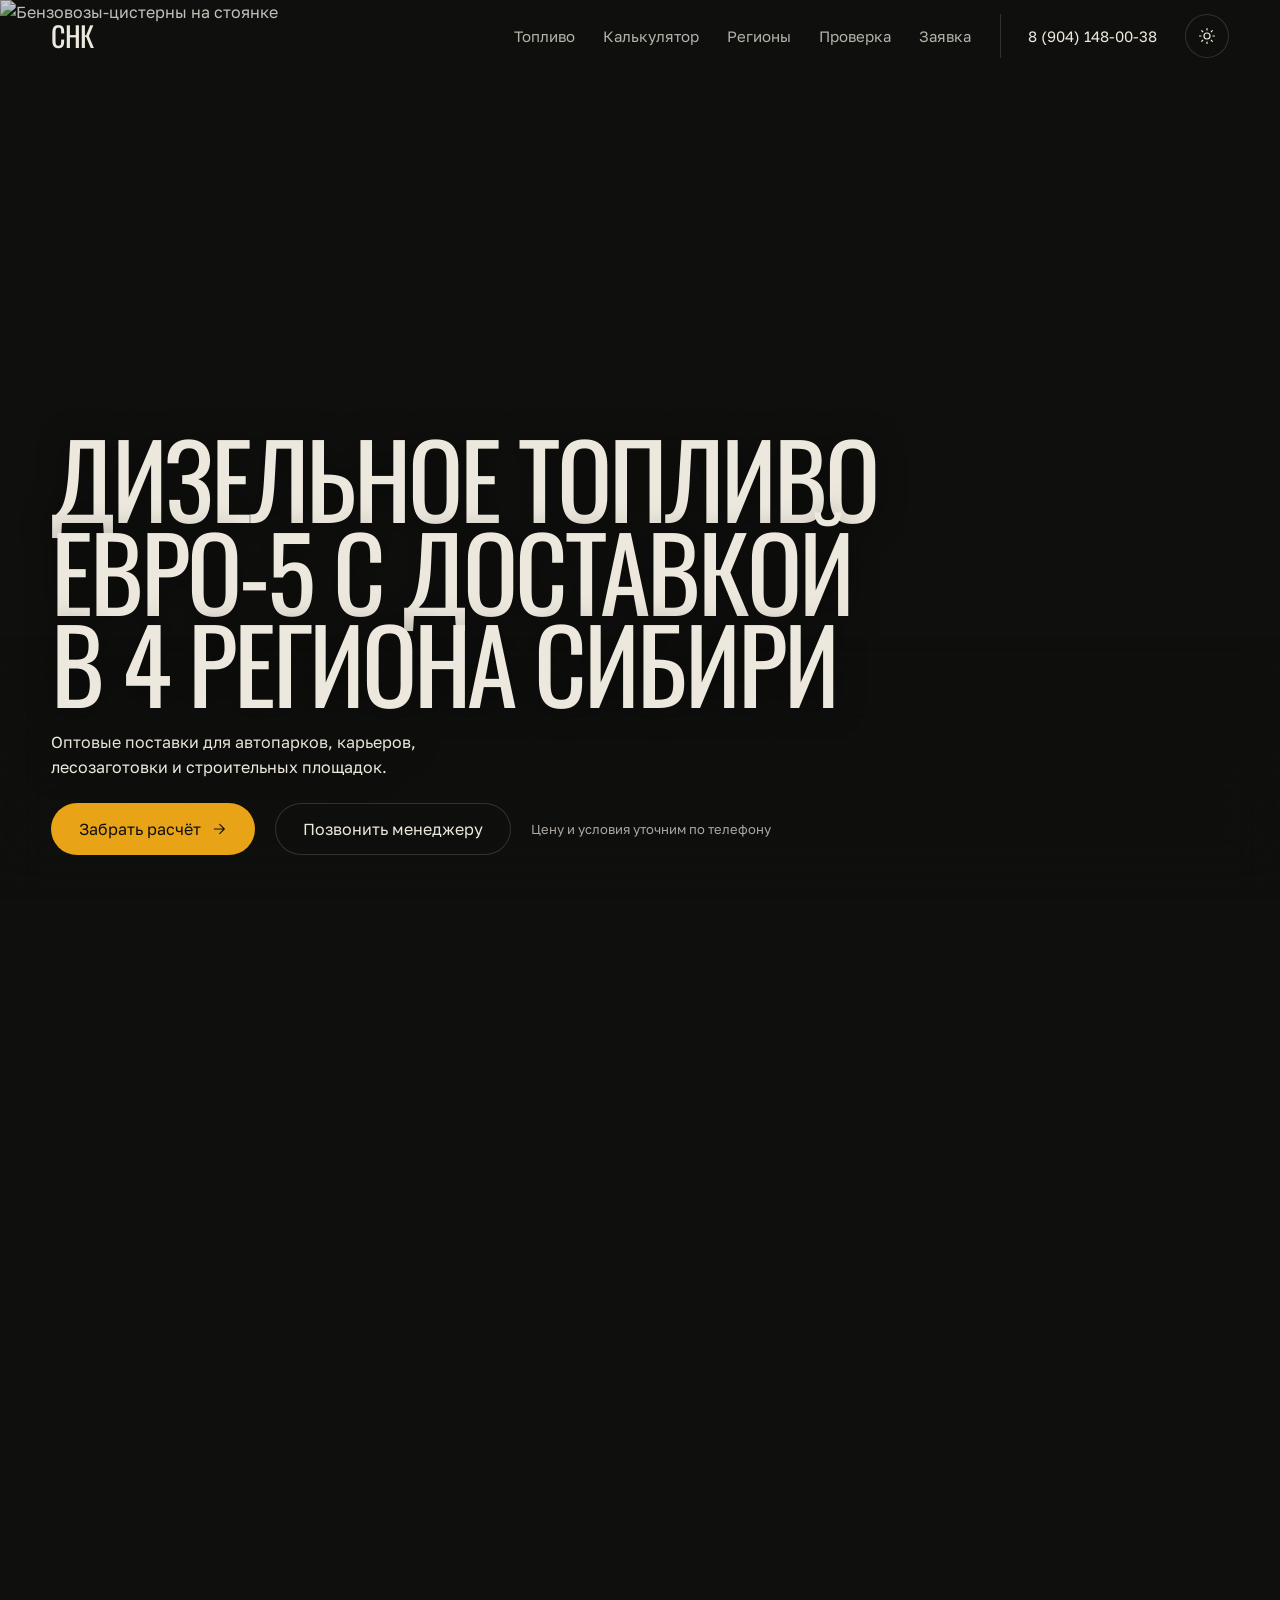
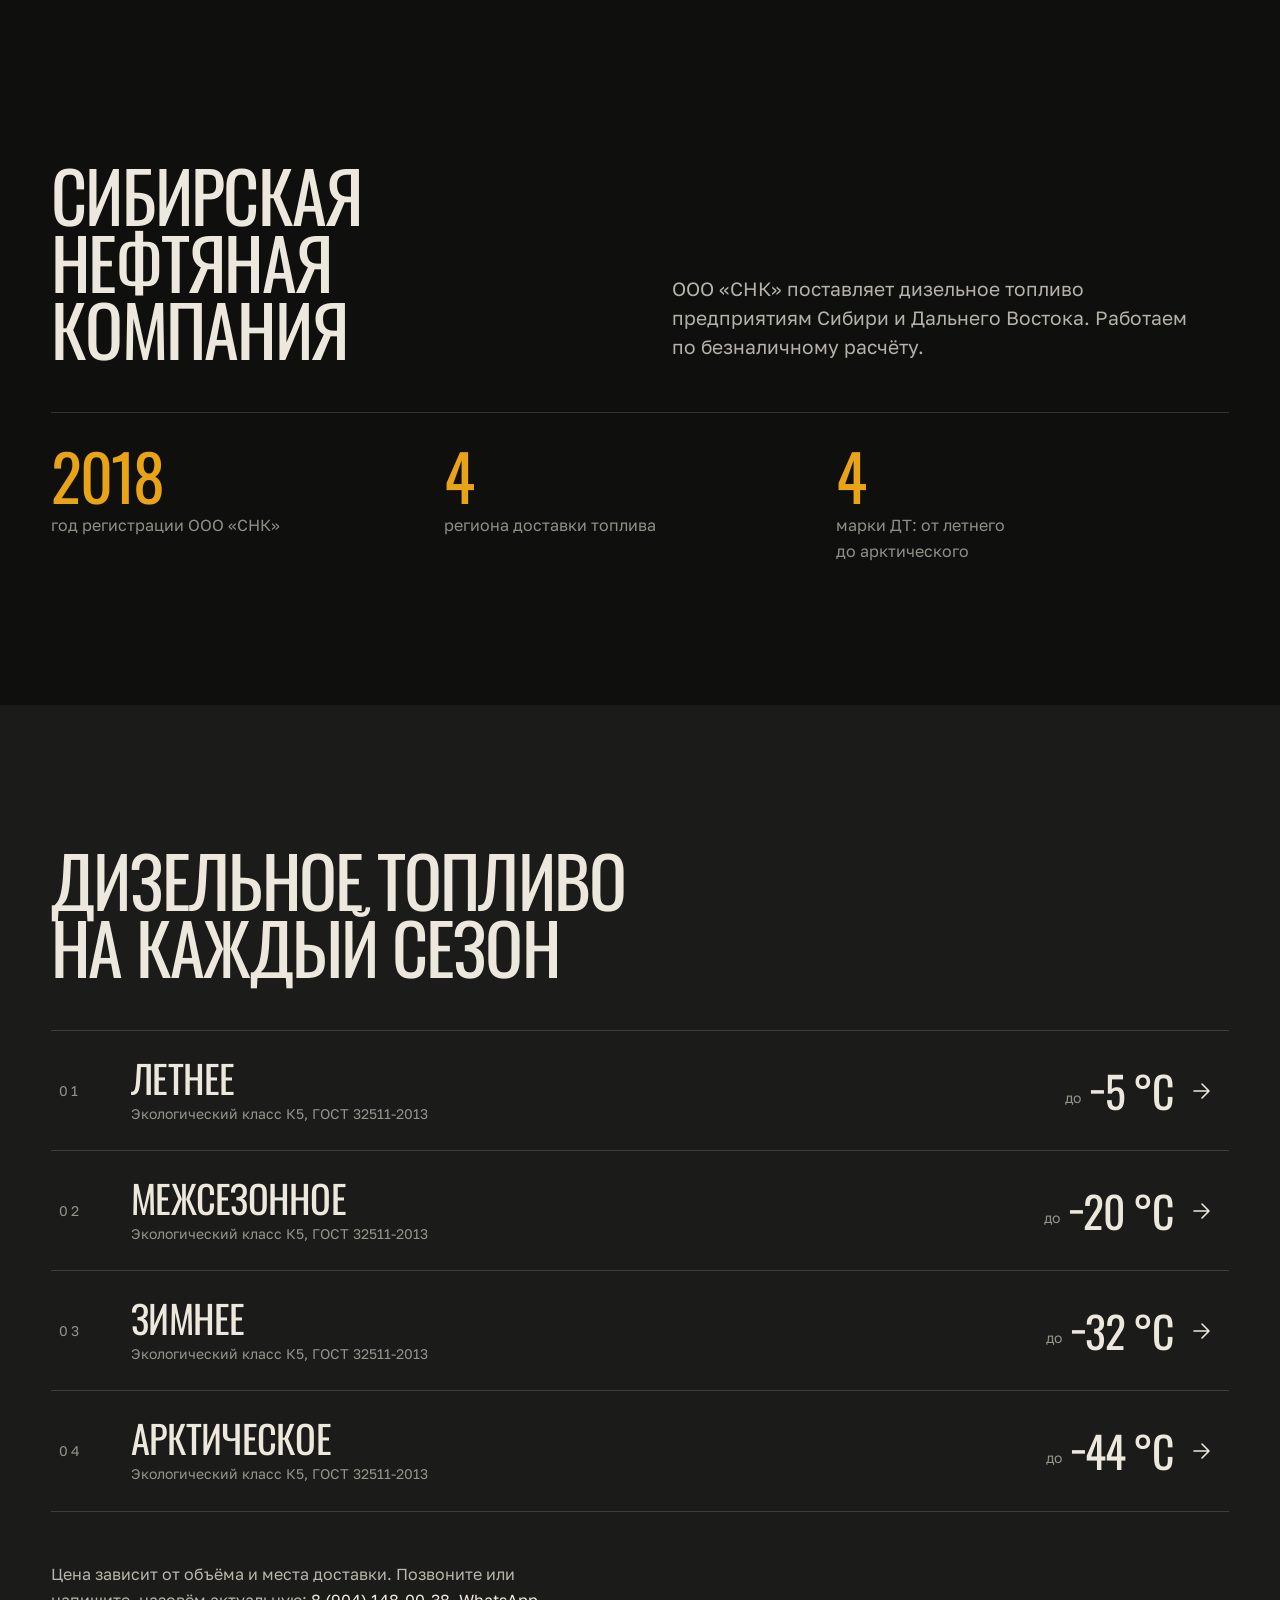
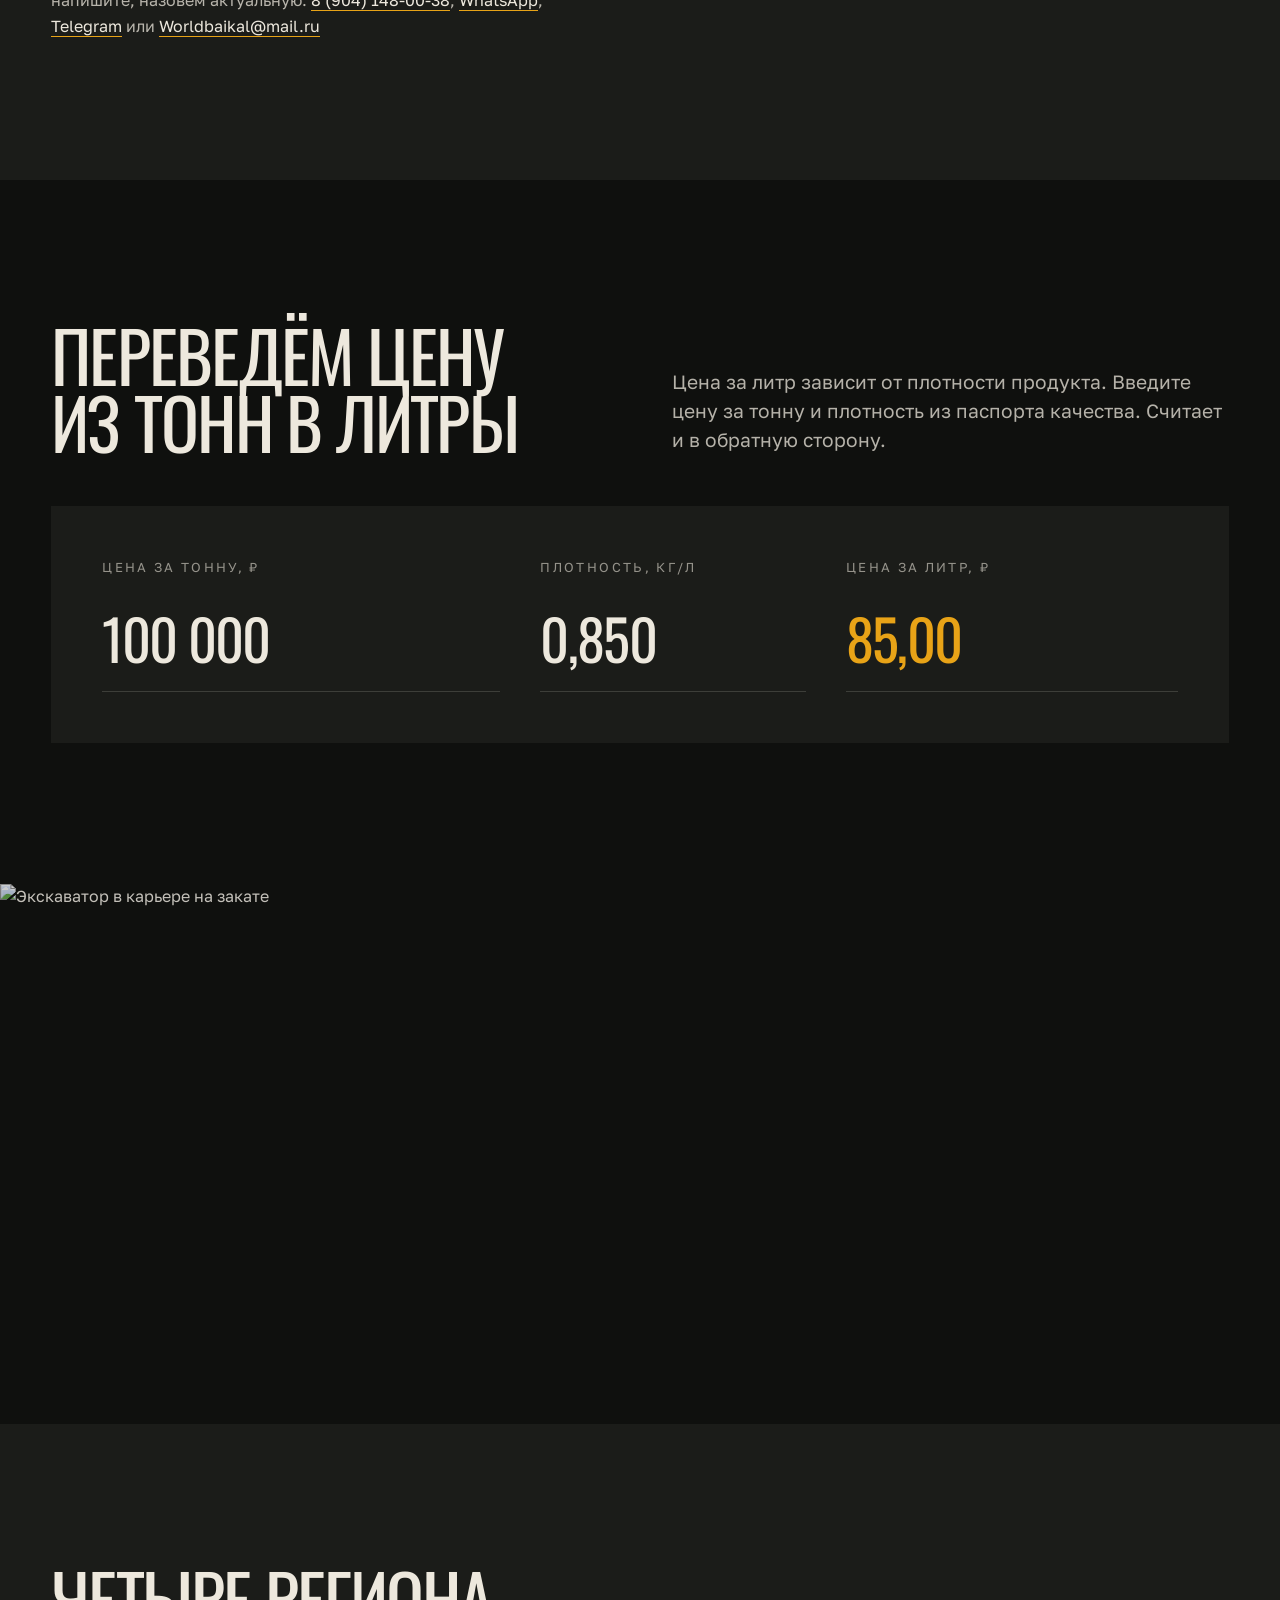
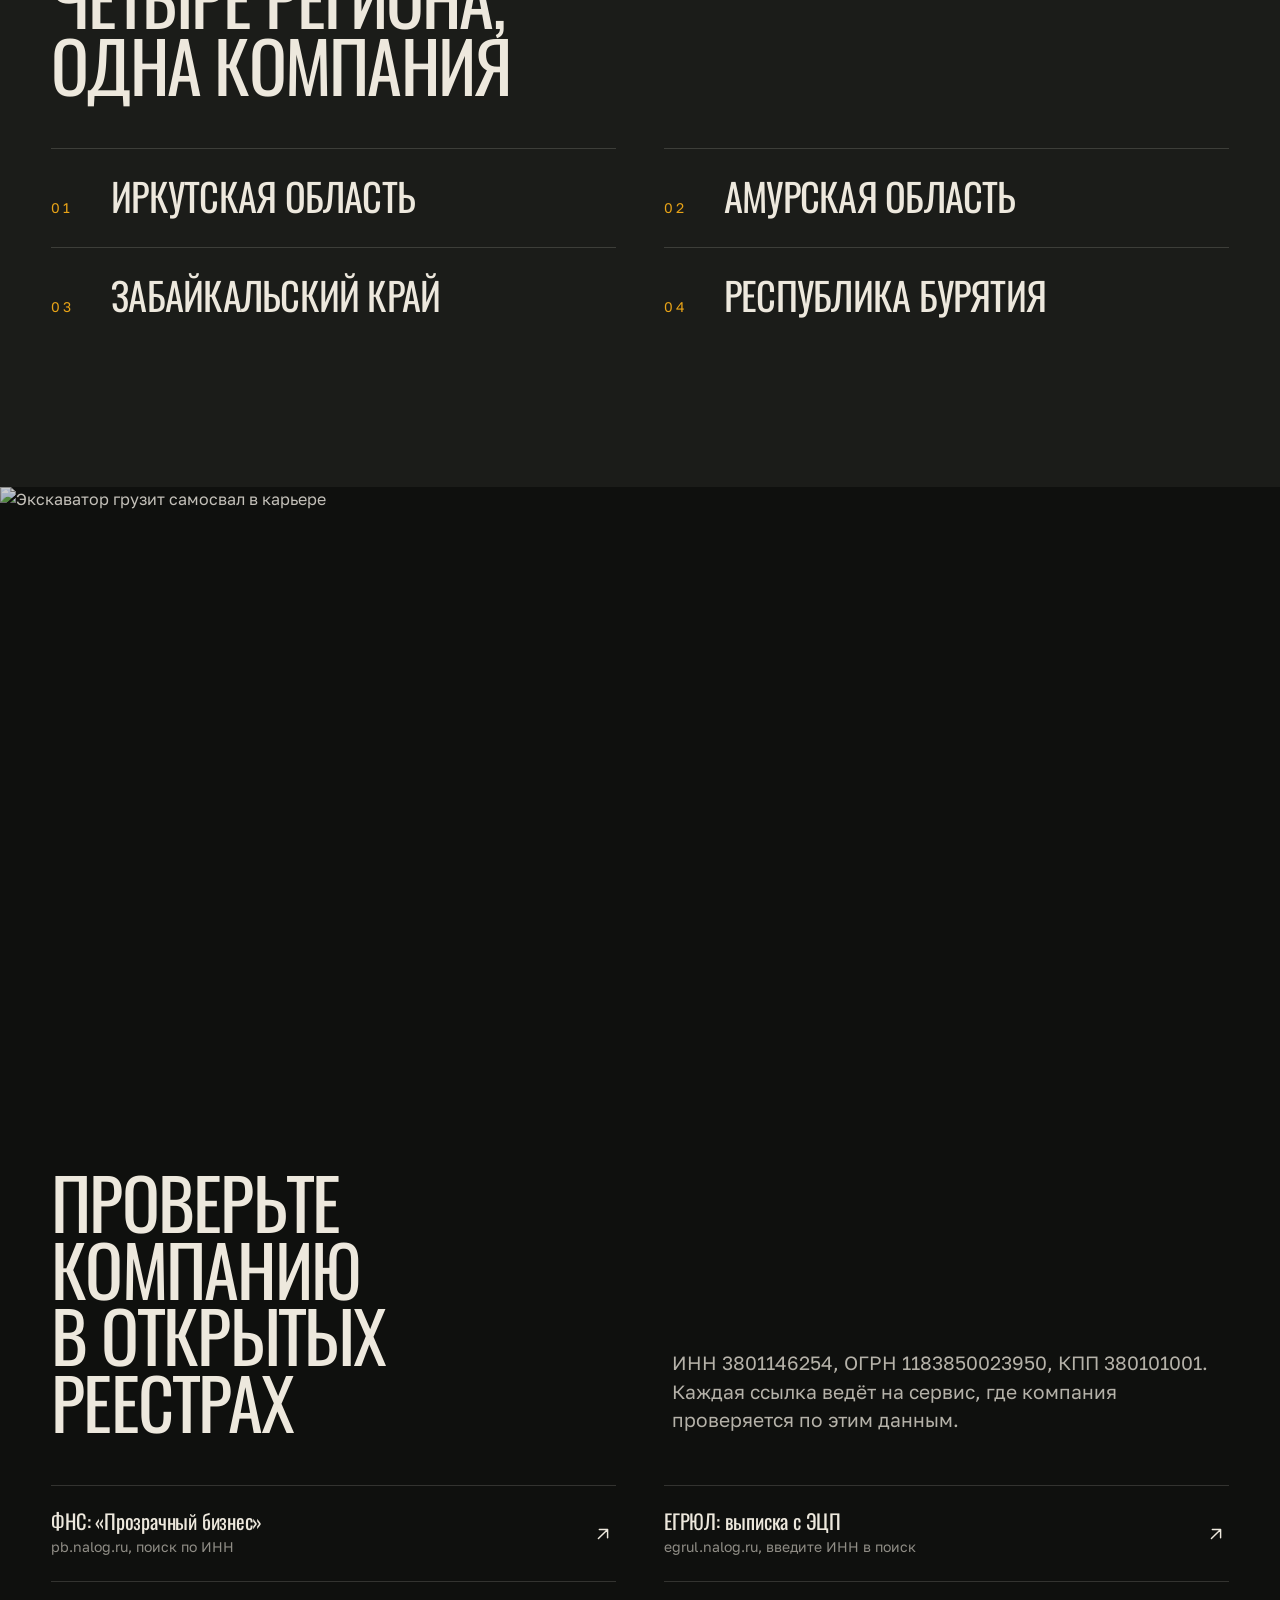
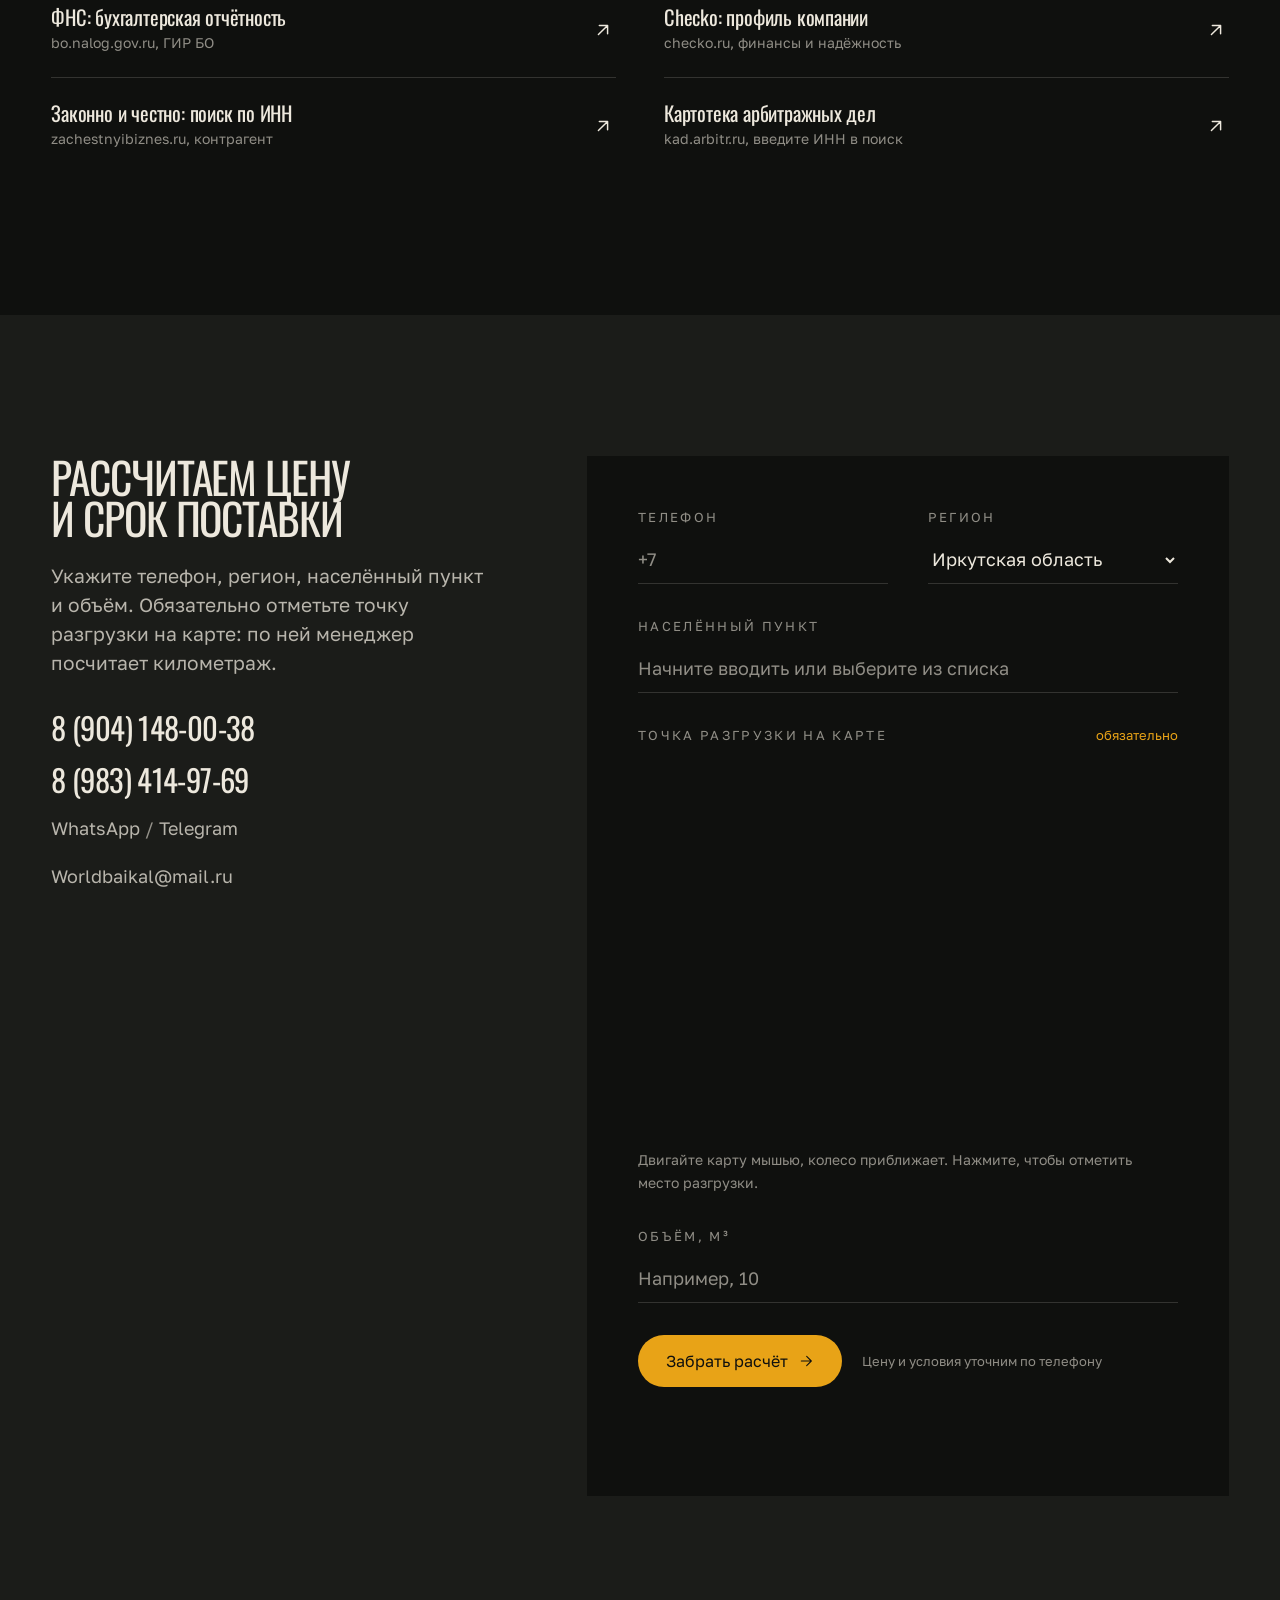
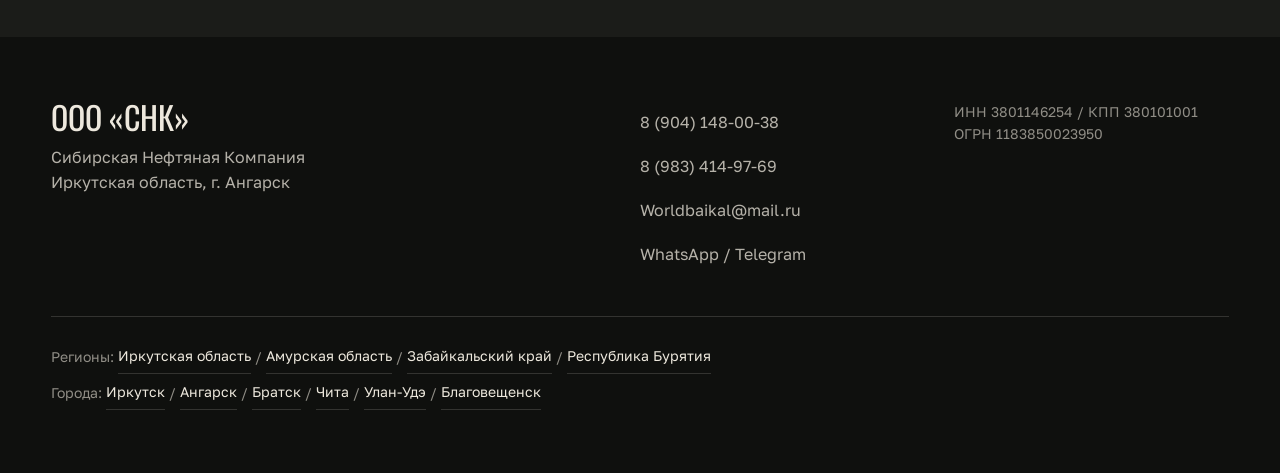
==== commit a47fcd13: "Фото первого экрана без логотипов" ====
--- a/mockups/a-mazut/index.html
+++ b/mockups/a-mazut/index.html
@@ -34,11 +34,11 @@
   <!-- HERO: схема A, фото 100vw x 100svh, текст внизу слева, блок 180vh с закреплённым фото -->
   <section class="hero" id="hero">
     <div class="hero__media">
-      <img src="https://images.unsplash.com/photo-1708577580884-e23b50d4a205?w=1600&q=75&auto=format&fit=crop"
-           srcset="https://images.unsplash.com/photo-1708577580884-e23b50d4a205?w=900&q=70&auto=format&fit=crop 900w,
-                   https://images.unsplash.com/photo-1708577580884-e23b50d4a205?w=1600&q=75&auto=format&fit=crop 1600w,
-                   https://images.unsplash.com/photo-1708577580884-e23b50d4a205?w=2400&q=75&auto=format&fit=crop 2400w"
-           sizes="100vw" alt="Бензовоз-цистерна у навеса нефтебазы" width="2400" height="1600">
+      <img src="https://images.unsplash.com/photo-1656988826404-bbb5ccb779bc?w=1600&q=75&auto=format&fit=crop"
+           srcset="https://images.unsplash.com/photo-1656988826404-bbb5ccb779bc?w=900&q=70&auto=format&fit=crop 900w,
+                   https://images.unsplash.com/photo-1656988826404-bbb5ccb779bc?w=1600&q=75&auto=format&fit=crop 1600w,
+                   https://images.unsplash.com/photo-1656988826404-bbb5ccb779bc?w=2400&q=75&auto=format&fit=crop 2400w"
+           sizes="100vw" alt="Бензовозы-цистерны на стоянке" width="2400" height="1600">
       <div class="hero__veil"></div>
     </div>
     <div class="hero__content">
--- a/mockups/a-mazut/styles.css
+++ b/mockups/a-mazut/styles.css
@@ -17,6 +17,7 @@
   --accent-ink: #E8A317;            /* акцент для текста; в светлой теме темнее ради контраста */
   --panel: var(--surface);          /* фон вложенных панелей (форма, калькулятор) */
   --glass: rgb(15 16 14 / .82);
+  --scroll-thumb: rgb(237 232 221 / .28);
   --map-filter: grayscale(1) invert(1) brightness(.85) contrast(.9);
   --ease: cubic-bezier(.22, 1, .36, 1);
   --pad: clamp(20px, 4vw, 64px);
@@ -34,8 +35,18 @@
   --line: rgb(21 21 19 / .16);
   --accent-ink: #8A5A00;
   --glass: rgb(243 240 234 / .86);
+  --scroll-thumb: rgb(21 21 19 / .3);
   --map-filter: grayscale(.5) contrast(.95);
 }
+
+/* Полоса прокрутки и системные элементы (списки, поля) в цветах сайта */
+:root { color-scheme: dark; }
+[data-theme="light"] { color-scheme: light; }
+html { scrollbar-color: var(--scroll-thumb) var(--bg); }
+::-webkit-scrollbar { width: 12px; height: 12px; }
+::-webkit-scrollbar-track { background: var(--bg); }
+::-webkit-scrollbar-thumb { background: var(--scroll-thumb); border: 3px solid var(--bg); border-radius: 999px; }
+::-webkit-scrollbar-thumb:hover { background: var(--accent); }
 
 *, *::before, *::after { box-sizing: border-box; margin: 0; }
 html { scroll-behavior: smooth; scroll-padding-top: 72px; }
